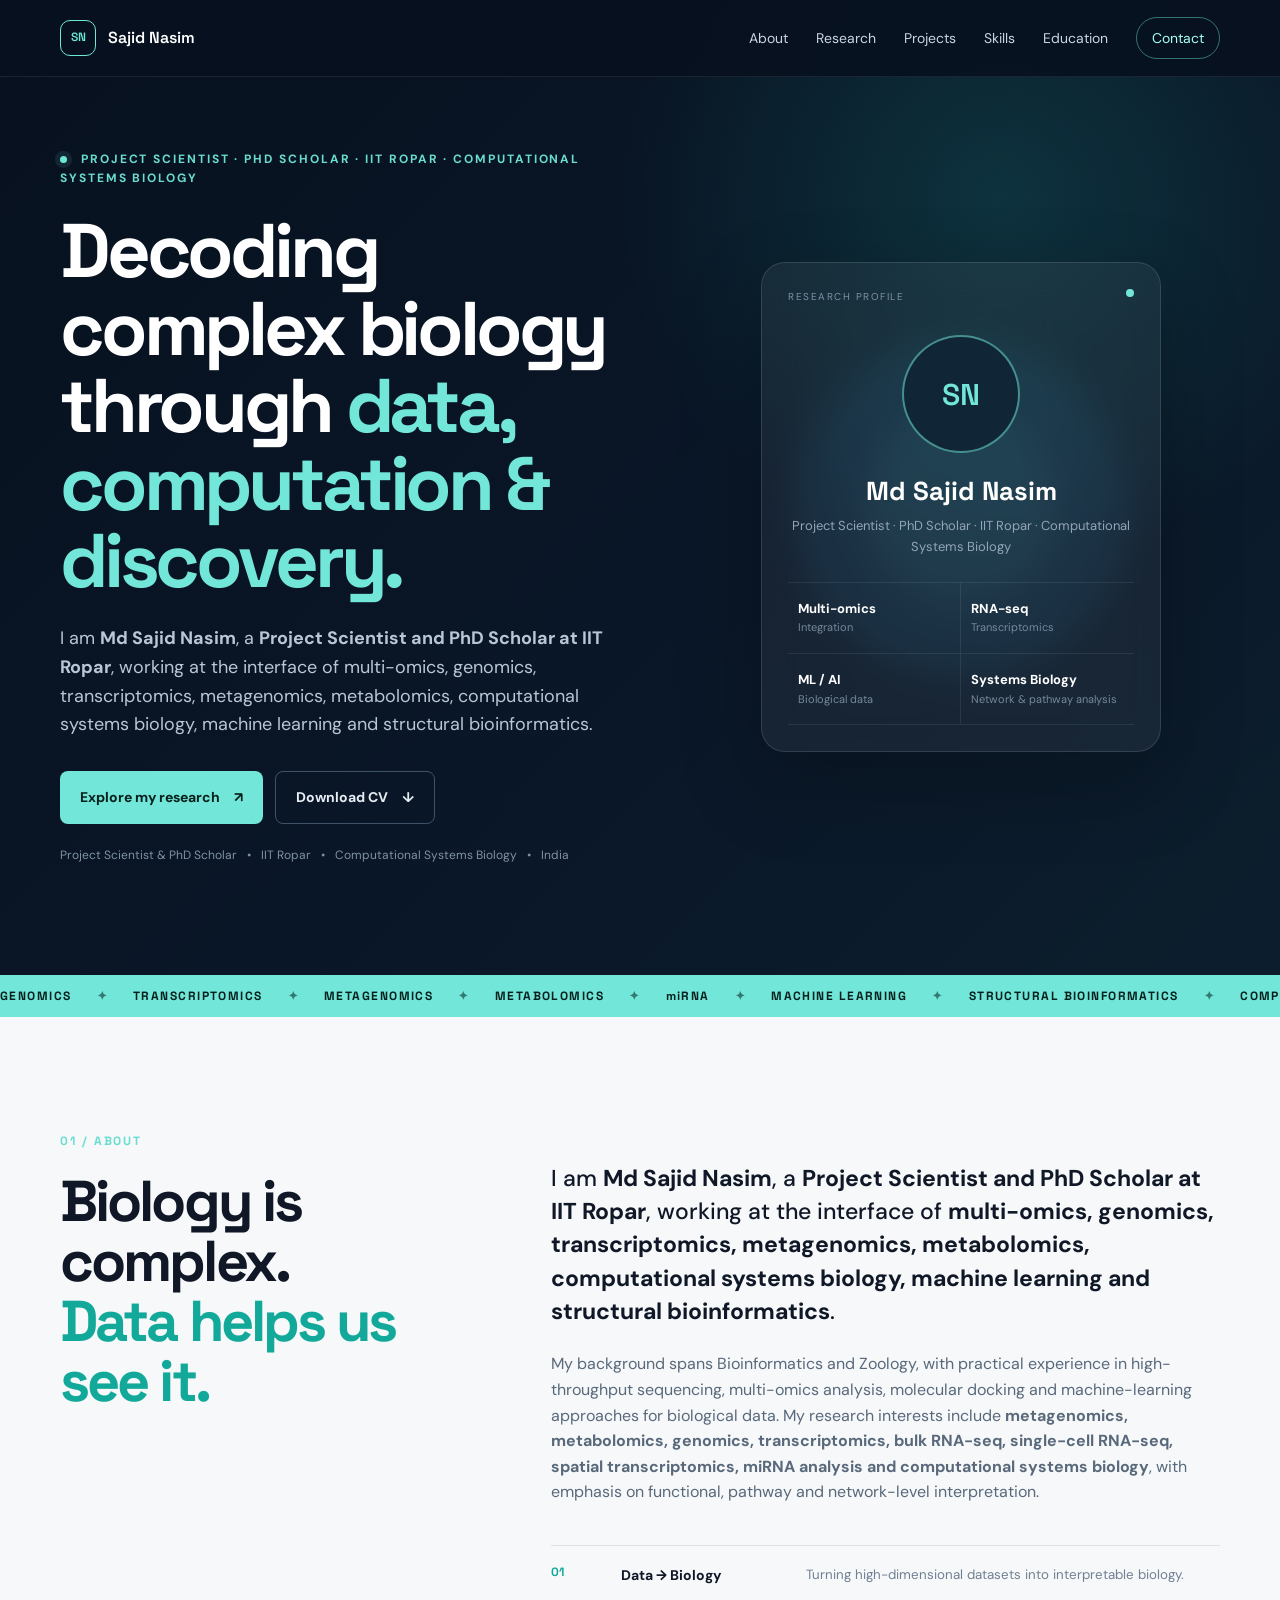
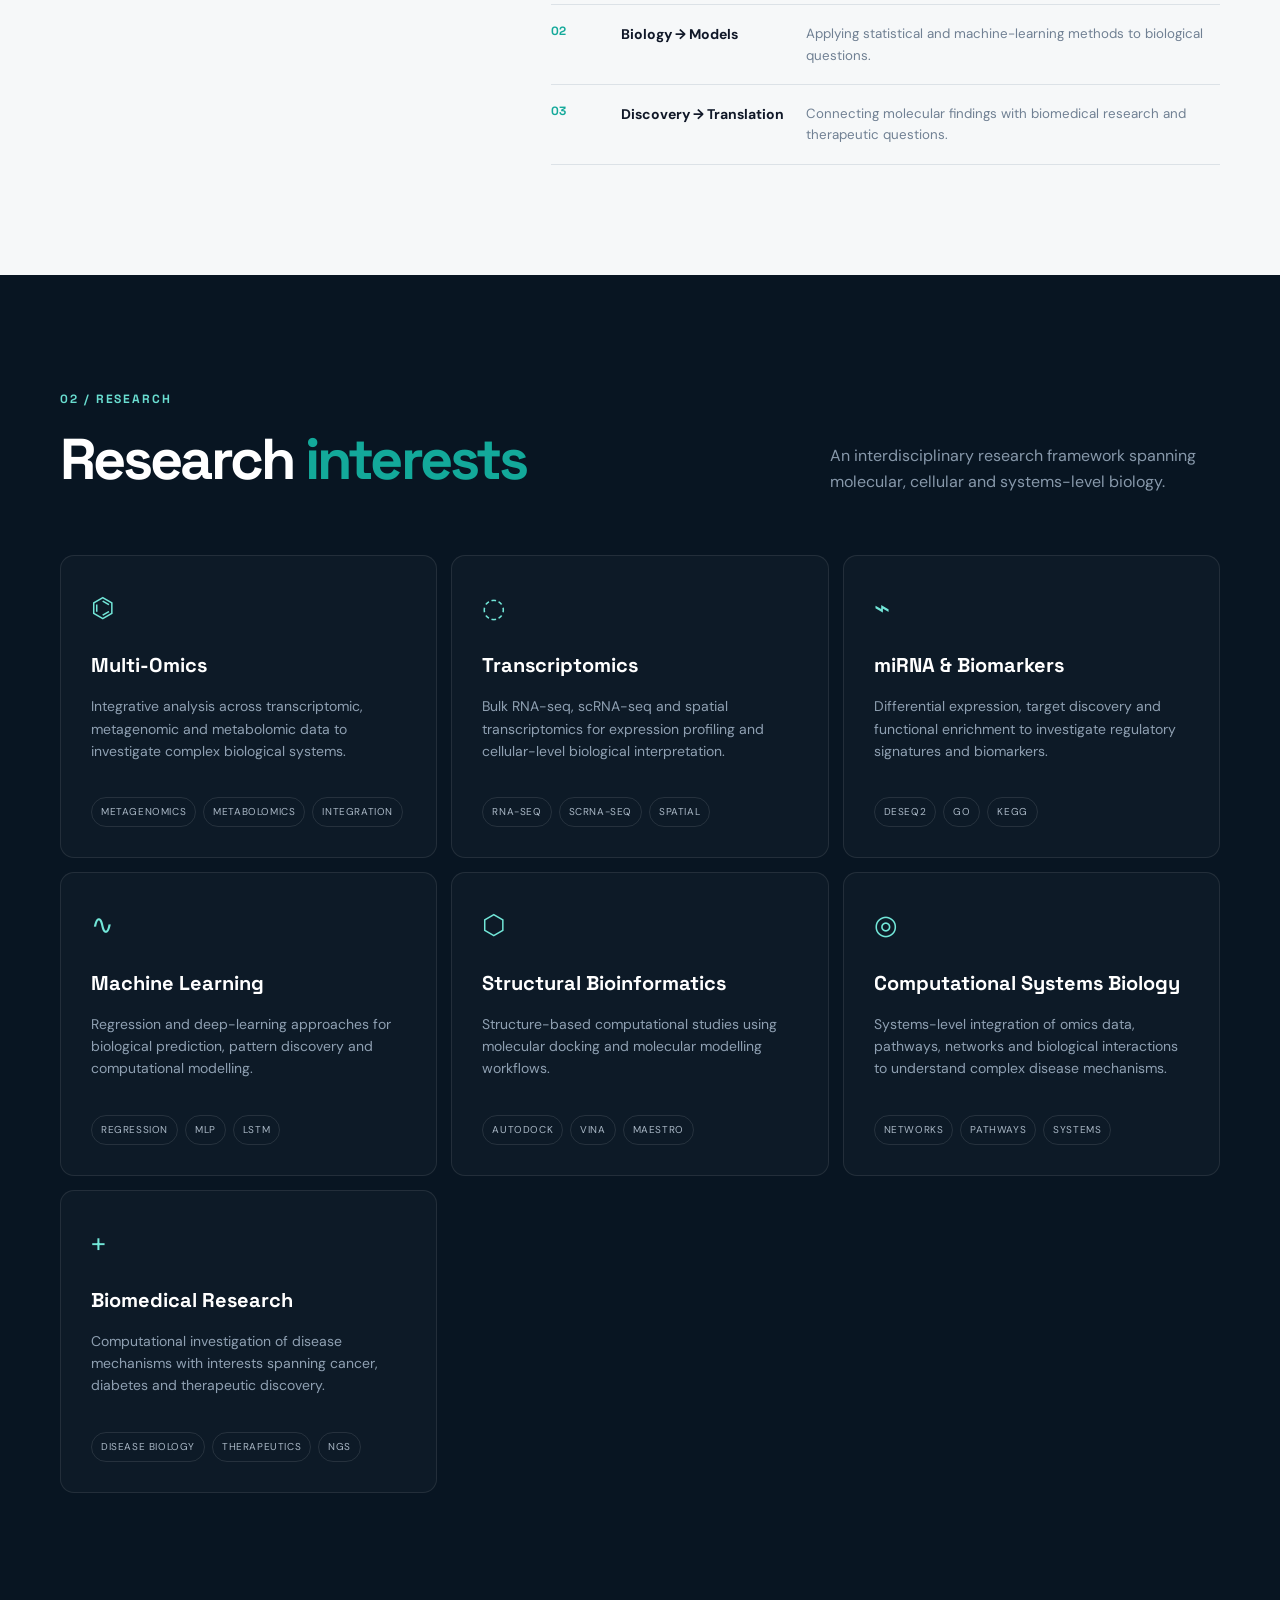
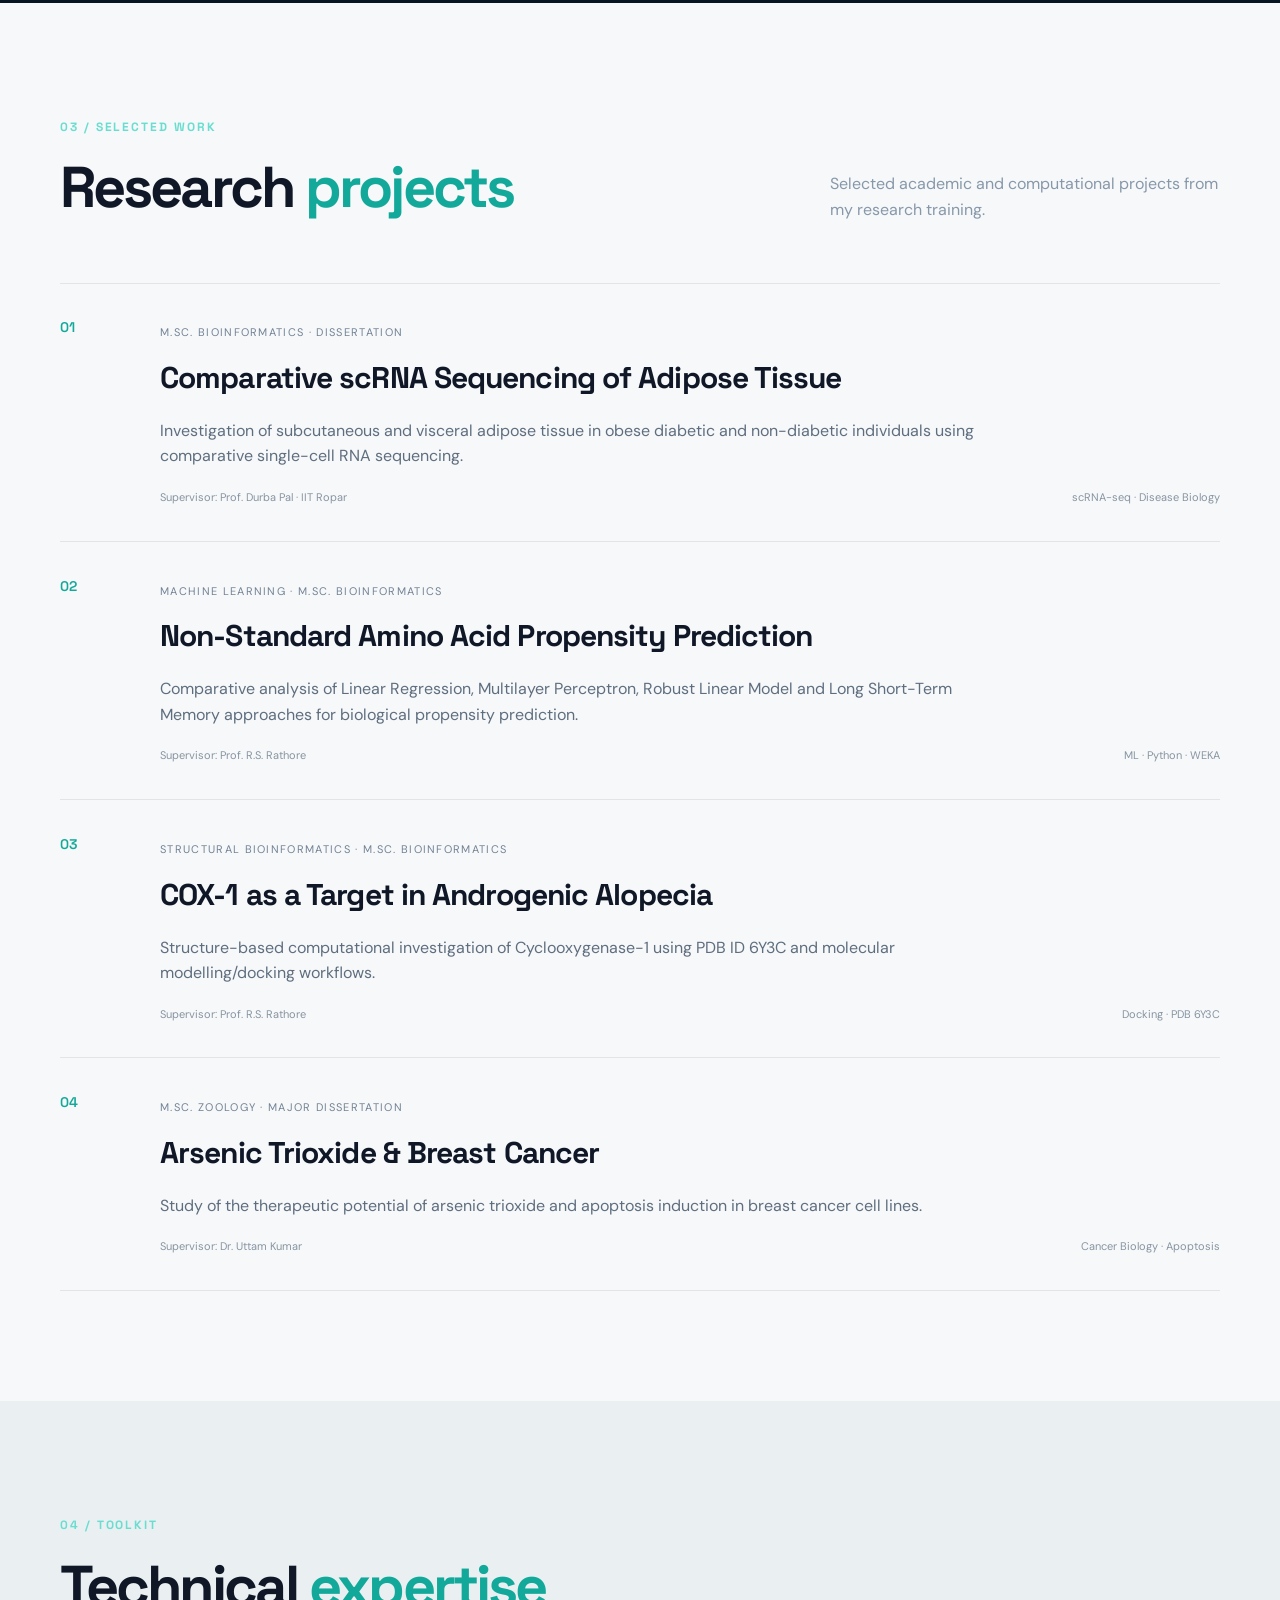
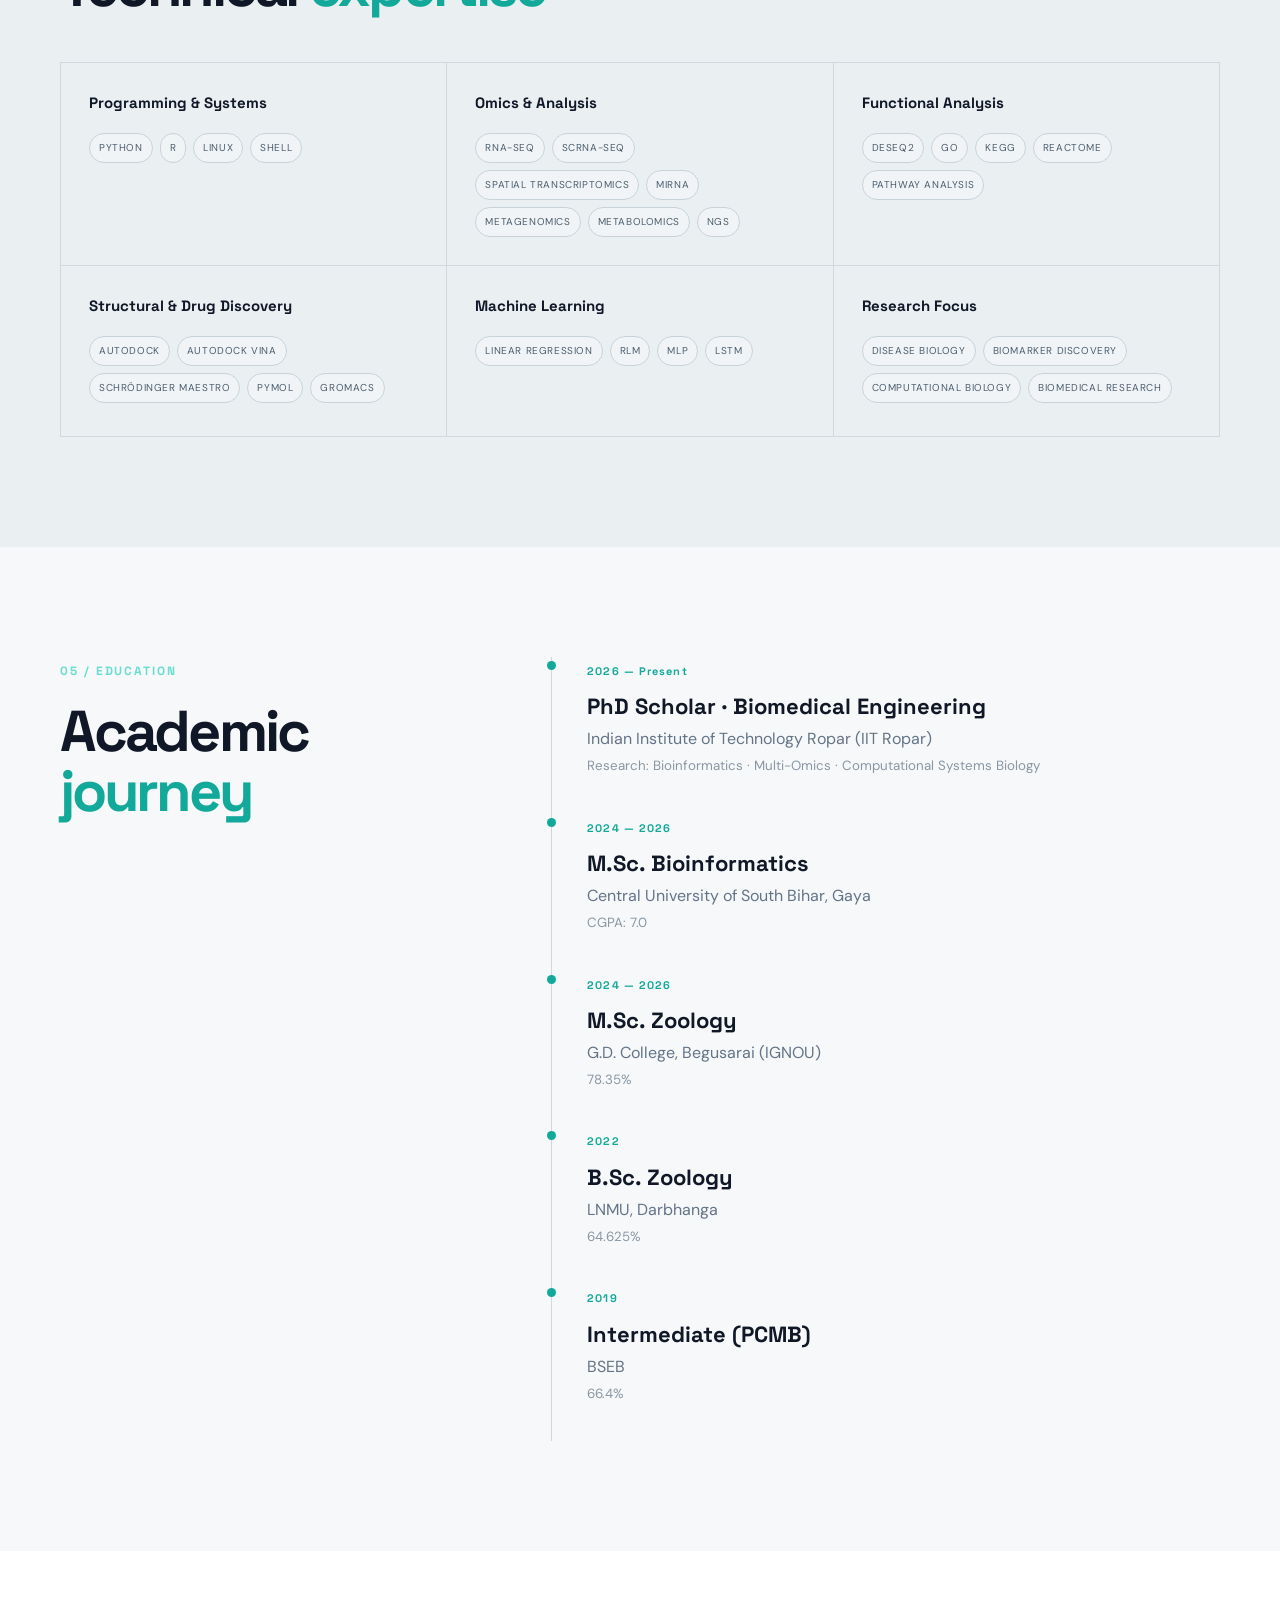
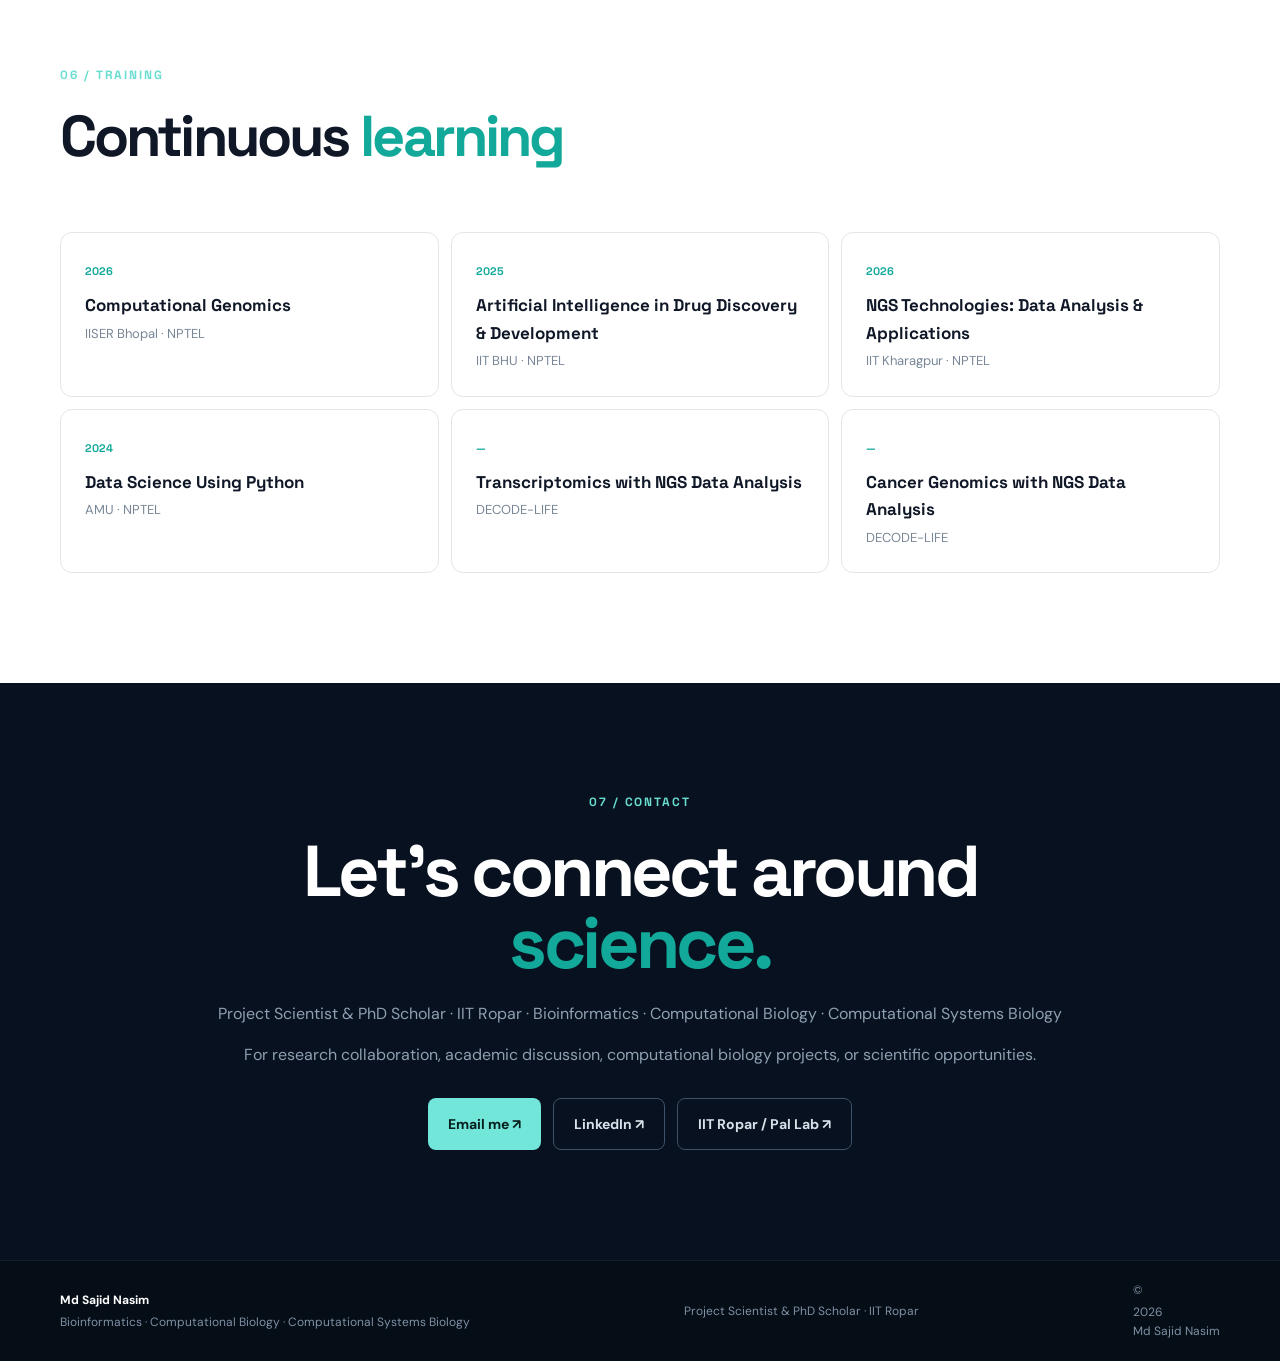
==== index.html @ f297ec5c "Publish professional website" ====
<!DOCTYPE html>
<html lang="en">
<head>
  <meta charset="UTF-8">
  <meta name="viewport" content="width=device-width, initial-scale=1.0">
  <meta name="description" content="Md Sajid Nasim — Project Scientist and PhD Scholar at IIT Ropar, working in bioinformatics, computational biology, computational systems biology, multi-omics, genomics, transcriptomics, metagenomics, metabolomics, machine learning and structural bioinformatics.">
  <meta name="theme-color" content="#07111f">
  <title>Md Sajid Nasim | Project Scientist & PhD Scholar | Bioinformatics</title>
  <link rel="preconnect" href="https://fonts.googleapis.com">
  <link rel="preconnect" href="https://fonts.gstatic.com" crossorigin>
  <link href="https://fonts.googleapis.com/css2?family=DM+Sans:wght@400;500;600;700&family=Space+Grotesk:wght@400;500;600;700&display=swap" rel="stylesheet">
  <meta name="author" content="Md Sajid Nasim">
  <meta property="og:type" content="website">
  <meta property="og:title" content="Md Sajid Nasim | Project Scientist & PhD Scholar">
  <meta property="og:description" content="Bioinformatics, Computational Biology, Computational Systems Biology, Multi-Omics, Metagenomics, Metabolomics and Biomedical Research.">
  <meta property="og:site_name" content="Md Sajid Nasim">
  <meta name="twitter:card" content="summary">
  <script type="application/ld+json">
  {
    "@context":"https://schema.org",
    "@type":"Person",
    "name":"Md Sajid Nasim",
    "jobTitle":"Project Scientist and PhD Scholar",
    "email":"mailto:msnasim2001@gmail.com",
    "sameAs":[
      "https://www.linkedin.com/in/md-sajid-nasim-1a0775311/",
      "https://iitrpr.ac.in/cbme/pal-lab/"
    ],
    "knowsAbout":[
      "Bioinformatics","Computational Biology","Computational Systems Biology","Multi-Omics","Genomics",
      "Transcriptomics","Metagenomics","Metabolomics","miRNA",
      "Machine Learning","Structural Bioinformatics","Biomedical Research"
    ]
  }
  </script>
  <link rel="stylesheet" href="styles.css">
</head>
<body>
  <div class="progress" id="progress"></div>

  <header class="nav-wrap">
    <nav class="nav container">
      <a class="brand" href="#home" aria-label="Sajid Nasim home">
        <span class="brand-mark">SN</span>
        <span>Sajid Nasim</span>
      </a>
      <button class="menu-toggle" id="menuToggle" aria-label="Open navigation">☰</button>
      <div class="nav-links" id="navLinks">
        <a href="#about">About</a>
        <a href="#research">Research</a>
        <a href="#projects">Projects</a>
        <a href="#skills">Skills</a>
        <a href="#education">Education</a>
        <a href="#contact" class="nav-cta">Contact</a>
      </div>
    </nav>
  </header>

  <main id="home">
    <section class="hero section">
      <div class="container hero-grid">
        <div class="hero-copy reveal">
          <div class="eyebrow"><span class="pulse"></span> Project Scientist · PhD Scholar · IIT Ropar · Computational Systems Biology</div>
          <h1>Decoding complex biology through <span>data, computation & discovery.</span></h1>
          <p class="hero-text">
            I am <strong>Md Sajid Nasim</strong>, a <strong>Project Scientist and PhD Scholar at IIT Ropar</strong>, working at the interface of
            multi-omics, genomics, transcriptomics, metagenomics, metabolomics, computational systems biology, machine learning and structural bioinformatics.
          </p>
          <div class="hero-actions">
            <a class="btn primary" href="#projects">Explore my research <span>↗</span></a>
            <a class="btn ghost" href="Md_Sajid_Nasim_CV.pdf" download>Download CV <span>↓</span></a>
          </div>
          <div class="hero-meta">
            <span>Project Scientist & PhD Scholar</span>
            <span>•</span>
            <span>IIT Ropar</span>
            <span>•</span>
            <span>Computational Systems Biology</span>
            <span>•</span>
            <span>India</span>
          </div>
        </div>

        <div class="hero-visual reveal">
          <div class="orb orb-a"></div>
          <div class="orb orb-b"></div>
          <div class="science-card">
            <div class="card-top">
              <span>RESEARCH PROFILE</span>
              <span class="status-dot"></span>
            </div>
            <div class="profile-photo">
              <img src="assets/profile.jpg" alt="Portrait of Md Sajid Nasim" onerror="this.style.display='none'">
              <div class="photo-fallback">SN</div>
            </div>
            <h2>Md Sajid Nasim</h2>
            <p>Project Scientist · PhD Scholar · IIT Ropar · Computational Systems Biology</p>
            <div class="mini-grid">
              <div><strong>Multi-omics</strong><span>Integration</span></div>
              <div><strong>RNA-seq</strong><span>Transcriptomics</span></div>
              <div><strong>ML / AI</strong><span>Biological data</span></div>
              <div><strong>Systems Biology</strong><span>Network & pathway analysis</span></div>
            </div>
          </div>
        </div>
      </div>
    </section>

    <section class="ticker">
      <div class="ticker-track">
        <span>GENOMICS</span><i>✦</i><span>TRANSCRIPTOMICS</span><i>✦</i><span>METAGENOMICS</span><i>✦</i>
        <span>METABOLOMICS</span><i>✦</i><span>miRNA</span><i>✦</i><span>MACHINE LEARNING</span><i>✦</i>
        <span>STRUCTURAL BIOINFORMATICS</span><i>✦</i><span>COMPUTATIONAL SYSTEMS BIOLOGY</span><i>✦</i><span>GENOMICS</span><i>✦</i><span>TRANSCRIPTOMICS</span>
      </div>
    </section>

    <section id="about" class="section light-section">
      <div class="container two-col">
        <div class="section-intro reveal">
          <span class="section-number">01 / ABOUT</span>
          <h2>Biology is complex.<br><em>Data helps us see it.</em></h2>
        </div>
        <div class="about-copy reveal">
          <p class="lead">
            I am <strong>Md Sajid Nasim</strong>, a <strong>Project Scientist and PhD Scholar at IIT Ropar</strong>, working at the interface of <strong>multi-omics, genomics, transcriptomics, metagenomics, metabolomics, computational systems biology, machine learning and structural bioinformatics</strong>.
          </p>
          <p>
            My background spans Bioinformatics and Zoology, with practical experience in high-throughput sequencing, multi-omics analysis, molecular docking and machine-learning approaches for biological data. My research interests include <strong>metagenomics, metabolomics, genomics, transcriptomics, bulk RNA-seq, single-cell RNA-seq, spatial transcriptomics, miRNA analysis and computational systems biology</strong>, with emphasis on functional, pathway and network-level interpretation.
          </p>
          <div class="about-facts">
            <div><span>01</span><strong>Data → Biology</strong><small>Turning high-dimensional datasets into interpretable biology.</small></div>
            <div><span>02</span><strong>Biology → Models</strong><small>Applying statistical and machine-learning methods to biological questions.</small></div>
            <div><span>03</span><strong>Discovery → Translation</strong><small>Connecting molecular findings with biomedical research and therapeutic questions.</small></div>
          </div>
        </div>
      </div>
    </section>

    <section id="research" class="section dark-section">
      <div class="container">
        <div class="section-heading reveal">
          <div><span class="section-number">02 / RESEARCH</span><h2>Research <em>interests</em></h2></div>
          <p>An interdisciplinary research framework spanning molecular, cellular and systems-level biology.</p>
        </div>
        <div class="research-grid">
          <article class="research-card reveal"><span class="icon">⌬</span><h3>Multi-Omics</h3><p>Integrative analysis across transcriptomic, metagenomic and metabolomic data to investigate complex biological systems.</p><div class="tags"><span>Metagenomics</span><span>Metabolomics</span><span>Integration</span></div></article>
          <article class="research-card reveal"><span class="icon">◌</span><h3>Transcriptomics</h3><p>Bulk RNA-seq, scRNA-seq and spatial transcriptomics for expression profiling and cellular-level biological interpretation.</p><div class="tags"><span>RNA-seq</span><span>scRNA-seq</span><span>Spatial</span></div></article>
          <article class="research-card reveal"><span class="icon">⌁</span><h3>miRNA & Biomarkers</h3><p>Differential expression, target discovery and functional enrichment to investigate regulatory signatures and biomarkers.</p><div class="tags"><span>DESeq2</span><span>GO</span><span>KEGG</span></div></article>
          <article class="research-card reveal"><span class="icon">∿</span><h3>Machine Learning</h3><p>Regression and deep-learning approaches for biological prediction, pattern discovery and computational modelling.</p><div class="tags"><span>Regression</span><span>MLP</span><span>LSTM</span></div></article>
          <article class="research-card reveal"><span class="icon">⬡</span><h3>Structural Bioinformatics</h3><p>Structure-based computational studies using molecular docking and molecular modelling workflows.</p><div class="tags"><span>AutoDock</span><span>Vina</span><span>Maestro</span></div></article>
          <article class="research-card reveal"><span class="icon">◎</span><h3>Computational Systems Biology</h3><p>Systems-level integration of omics data, pathways, networks and biological interactions to understand complex disease mechanisms.</p><div class="tags"><span>Networks</span><span>Pathways</span><span>Systems</span></div></article>
          <article class="research-card reveal"><span class="icon">+</span><h3>Biomedical Research</h3><p>Computational investigation of disease mechanisms with interests spanning cancer, diabetes and therapeutic discovery.</p><div class="tags"><span>Disease Biology</span><span>Therapeutics</span><span>NGS</span></div></article>
        </div>
      </div>
    </section>

    <section id="projects" class="section light-section">
      <div class="container">
        <div class="section-heading reveal">
          <div><span class="section-number">03 / SELECTED WORK</span><h2>Research <em>projects</em></h2></div>
          <p>Selected academic and computational projects from my research training.</p>
        </div>

        <div class="project-list">
          <article class="project featured reveal">
            <div class="project-index">01</div>
            <div class="project-body">
              <span class="project-label">M.Sc. Bioinformatics · Dissertation</span>
              <h3>Comparative scRNA Sequencing of Adipose Tissue</h3>
              <p>Investigation of subcutaneous and visceral adipose tissue in obese diabetic and non-diabetic individuals using comparative single-cell RNA sequencing.</p>
              <div class="project-footer"><span>Supervisor: Prof. Durba Pal · IIT Ropar</span><span>scRNA-seq · Disease Biology</span></div>
            </div>
          </article>

          <article class="project reveal">
            <div class="project-index">02</div>
            <div class="project-body">
              <span class="project-label">Machine Learning · M.Sc. Bioinformatics</span>
              <h3>Non-Standard Amino Acid Propensity Prediction</h3>
              <p>Comparative analysis of Linear Regression, Multilayer Perceptron, Robust Linear Model and Long Short-Term Memory approaches for biological propensity prediction.</p>
              <div class="project-footer"><span>Supervisor: Prof. R.S. Rathore</span><span>ML · Python · WEKA</span></div>
            </div>
          </article>

          <article class="project reveal">
            <div class="project-index">03</div>
            <div class="project-body">
              <span class="project-label">Structural Bioinformatics · M.Sc. Bioinformatics</span>
              <h3>COX-1 as a Target in Androgenic Alopecia</h3>
              <p>Structure-based computational investigation of Cyclooxygenase-1 using PDB ID 6Y3C and molecular modelling/docking workflows.</p>
              <div class="project-footer"><span>Supervisor: Prof. R.S. Rathore</span><span>Docking · PDB 6Y3C</span></div>
            </div>
          </article>

          <article class="project reveal">
            <div class="project-index">04</div>
            <div class="project-body">
              <span class="project-label">M.Sc. Zoology · Major Dissertation</span>
              <h3>Arsenic Trioxide & Breast Cancer</h3>
              <p>Study of the therapeutic potential of arsenic trioxide and apoptosis induction in breast cancer cell lines.</p>
              <div class="project-footer"><span>Supervisor: Dr. Uttam Kumar</span><span>Cancer Biology · Apoptosis</span></div>
            </div>
          </article>
        </div>
      </div>
    </section>

    <section id="skills" class="section skills-section">
      <div class="container">
        <div class="skills-header reveal">
          <span class="section-number">04 / TOOLKIT</span>
          <h2>Technical <em>expertise</em></h2>
        </div>
        <div class="skills-layout">
          <div class="skill-block reveal"><h3>Programming & Systems</h3><div class="skill-list"><span>Python</span><span>R</span><span>Linux</span><span>Shell</span></div></div>
          <div class="skill-block reveal"><h3>Omics & Analysis</h3><div class="skill-list"><span>RNA-seq</span><span>scRNA-seq</span><span>Spatial Transcriptomics</span><span>miRNA</span><span>Metagenomics</span><span>Metabolomics</span><span>NGS</span></div></div>
          <div class="skill-block reveal"><h3>Functional Analysis</h3><div class="skill-list"><span>DESeq2</span><span>GO</span><span>KEGG</span><span>Reactome</span><span>Pathway Analysis</span></div></div>
          <div class="skill-block reveal"><h3>Structural & Drug Discovery</h3><div class="skill-list"><span>AutoDock</span><span>AutoDock Vina</span><span>Schrödinger Maestro</span><span>PyMOL</span><span>GROMACS</span></div></div>
          <div class="skill-block reveal"><h3>Machine Learning</h3><div class="skill-list"><span>Linear Regression</span><span>RLM</span><span>MLP</span><span>LSTM</span></div></div>
          <div class="skill-block reveal"><h3>Research Focus</h3><div class="skill-list"><span>Disease Biology</span><span>Biomarker Discovery</span><span>Computational Biology</span><span>Biomedical Research</span></div></div>
        </div>
      </div>
    </section>

    <section id="education" class="section light-section">
      <div class="container two-col">
        <div class="section-intro reveal"><span class="section-number">05 / EDUCATION</span><h2>Academic <em>journey</em></h2></div>
        <div class="timeline reveal">
          <div class="timeline-item"><span>2026 — Present</span><h3>PhD Scholar · Biomedical Engineering</h3><p>Indian Institute of Technology Ropar (IIT Ropar)</p><small>Research: Bioinformatics · Multi-Omics · Computational Systems Biology</small></div>
          <div class="timeline-item"><span>2024 — 2026</span><h3>M.Sc. Bioinformatics</h3><p>Central University of South Bihar, Gaya</p><small>CGPA: 7.0</small></div>
          <div class="timeline-item"><span>2024 — 2026</span><h3>M.Sc. Zoology</h3><p>G.D. College, Begusarai (IGNOU)</p><small>78.35%</small></div>
          <div class="timeline-item"><span>2022</span><h3>B.Sc. Zoology</h3><p>LNMU, Darbhanga</p><small>64.625%</small></div>
          <div class="timeline-item"><span>2019</span><h3>Intermediate (PCMB)</h3><p>BSEB</p><small>66.4%</small></div>
        </div>
      </div>
    </section>

    <section class="section credentials-section">
      <div class="container">
        <div class="section-heading reveal"><div><span class="section-number">06 / TRAINING</span><h2>Continuous <em>learning</em></h2></div></div>
        <div class="credential-grid">
          <div class="credential reveal"><span>2026</span><h3>Computational Genomics</h3><p>IISER Bhopal · NPTEL</p></div>
          <div class="credential reveal"><span>2025</span><h3>Artificial Intelligence in Drug Discovery & Development</h3><p>IIT BHU · NPTEL</p></div>
          <div class="credential reveal"><span>2026</span><h3>NGS Technologies: Data Analysis & Applications</h3><p>IIT Kharagpur · NPTEL</p></div>
          <div class="credential reveal"><span>2024</span><h3>Data Science Using Python</h3><p>AMU · NPTEL</p></div>
          <div class="credential reveal"><span>—</span><h3>Transcriptomics with NGS Data Analysis</h3><p>DECODE-LIFE</p></div>
          <div class="credential reveal"><span>—</span><h3>Cancer Genomics with NGS Data Analysis</h3><p>DECODE-LIFE</p></div>
        </div>
      </div>
    </section>

    <section id="contact" class="section contact-section">
      <div class="container contact-inner reveal">
        <span class="section-number">07 / CONTACT</span>
        <h2>Let's connect around <em>science.</em></h2>
        <p>Project Scientist & PhD Scholar · IIT Ropar · Bioinformatics · Computational Biology · Computational Systems Biology</p><p>For research collaboration, academic discussion, computational biology projects, or scientific opportunities.</p>
        <div class="contact-actions">
          <a class="btn primary" href="mailto:msnasim2001@gmail.com">Email me ↗</a>
          <a class="btn outline-light" href="https://www.linkedin.com/in/md-sajid-nasim-1a0775311/" target="_blank" rel="noopener">LinkedIn ↗</a>
          <a class="btn outline-light" href="https://iitrpr.ac.in/cbme/pal-lab/" target="_blank" rel="noopener">IIT Ropar / Pal Lab ↗</a>
        </div>
      </div>
    </section>
  </main>

  <footer>
    <div class="container footer-inner">
      <div><strong>Md Sajid Nasim</strong><span>Bioinformatics · Computational Biology · Computational Systems Biology</span></div>
      <div>Project Scientist & PhD Scholar · IIT Ropar</div><div>© <span id="year"></span> Md Sajid Nasim</div>
    </div>
  </footer>

  <script src="script.js"></script>
</body>
</html>
---- styles.css ----
*{box-sizing:border-box}html{scroll-behavior:smooth}body{margin:0;font-family:"DM Sans",sans-serif;color:#101828;background:#f6f8f9;line-height:1.6}h1,h2,h3,.brand,.section-number{font-family:"Space Grotesk",sans-serif}a{color:inherit;text-decoration:none}.container{width:min(1160px,calc(100% - 48px));margin:auto}.section{padding:110px 0}.nav-wrap{position:fixed;top:0;left:0;right:0;z-index:100;background:rgba(7,17,31,.88);backdrop-filter:blur(18px);border-bottom:1px solid rgba(255,255,255,.08)}.nav{height:76px;display:flex;align-items:center;justify-content:space-between}.brand{display:flex;align-items:center;gap:12px;color:#fff;font-weight:600}.brand-mark{display:grid;place-items:center;width:36px;height:36px;border:1px solid #6ee7d8;border-radius:10px;color:#6ee7d8;font-size:12px}.nav-links{display:flex;align-items:center;gap:28px;color:#cbd5e1;font-size:14px}.nav-links a:hover{color:#fff}.nav-cta{border:1px solid rgba(110,231,216,.45);padding:9px 15px;border-radius:999px;color:#a7fff3!important}.menu-toggle{display:none;background:none;border:0;color:#fff;font-size:25px}.hero{min-height:760px;padding-top:150px;background:radial-gradient(circle at 78% 20%,rgba(35,211,190,.15),transparent 30%),linear-gradient(135deg,#07111f 0%,#0a1728 60%,#0c1e2d 100%);color:#fff;overflow:hidden}.hero-grid{display:grid;grid-template-columns:1.05fr .95fr;gap:70px;align-items:center}.eyebrow,.section-number{font-size:12px;letter-spacing:.16em;text-transform:uppercase;font-weight:700;color:#69ddd0}.pulse{display:inline-block;width:7px;height:7px;border-radius:50%;background:#6ee7d8;box-shadow:0 0 0 5px rgba(110,231,216,.1);margin-right:9px}.hero h1{font-size:clamp(45px,6vw,76px);line-height:1.02;letter-spacing:-.055em;margin:24px 0}.hero h1 span{color:#72e6d8}.hero-text{font-size:18px;color:#b9c6d5;max-width:690px}.hero-actions{display:flex;gap:12px;margin:32px 0 22px}.btn{display:inline-flex;align-items:center;gap:14px;padding:14px 20px;border-radius:8px;font-weight:700;font-size:14px;transition:.25s}.btn.primary{background:#72e6d8;color:#06201d}.btn.primary:hover{transform:translateY(-2px);box-shadow:0 12px 35px rgba(114,230,216,.18)}.btn.ghost{border:1px solid #405267;color:#e7edf4}.btn.ghost:hover{border-color:#72e6d8}.hero-meta{display:flex;gap:10px;color:#7f91a5;font-size:12px}.hero-visual{position:relative;min-height:500px;display:grid;place-items:center}.orb{position:absolute;border-radius:50%;filter:blur(2px)}.orb-a{width:330px;height:330px;background:rgba(56,189,248,.08);border:1px solid rgba(114,230,216,.15)}.orb-b{width:190px;height:190px;background:rgba(114,230,216,.06);border:1px solid rgba(255,255,255,.08)}.science-card{position:relative;width:min(400px,100%);padding:26px;background:rgba(255,255,255,.055);border:1px solid rgba(255,255,255,.12);border-radius:24px;backdrop-filter:blur(18px);box-shadow:0 30px 80px rgba(0,0,0,.25)}.card-top{display:flex;justify-content:space-between;color:#8092a8;font-size:10px;letter-spacing:.15em}.status-dot{width:8px;height:8px;border-radius:50%;background:#72e6d8}.profile-photo{width:118px;height:118px;border-radius:50%;margin:30px auto 18px;overflow:hidden;border:2px solid rgba(114,230,216,.55);background:#102536;display:grid;place-items:center}.profile-photo img{width:100%;height:100%;object-fit:cover}.photo-fallback{font:600 30px "Space Grotesk";color:#72e6d8}.science-card h2{text-align:center;margin:0;font-size:26px}.science-card>p{text-align:center;color:#94a5b7;margin:3px 0 24px;font-size:13px}.mini-grid{display:grid;grid-template-columns:1fr 1fr;border-top:1px solid rgba(255,255,255,.08)}.mini-grid div{padding:16px 10px;border-bottom:1px solid rgba(255,255,255,.08)}.mini-grid div:nth-child(odd){border-right:1px solid rgba(255,255,255,.08)}.mini-grid strong,.mini-grid span{display:block}.mini-grid strong{font-size:13px}.mini-grid span{font-size:11px;color:#77899d}.ticker{overflow:hidden;background:#72e6d8;color:#06201d;font:700 12px "Space Grotesk";letter-spacing:.12em;white-space:nowrap}.ticker-track{display:flex;gap:25px;padding:13px 0;width:max-content;animation:scroll 30s linear infinite}.ticker i{font-style:normal;opacity:.55}@keyframes scroll{to{transform:translateX(-50%)}}.light-section{background:#f6f8f9}.two-col{display:grid;grid-template-columns:.75fr 1.25fr;gap:90px}.section-intro h2,.section-heading h2,.skills-header h2{font-size:clamp(38px,4.5vw,60px);line-height:1.04;letter-spacing:-.05em;margin:20px 0}.section-intro h2 em,.section-heading h2 em,.skills-header h2 em,.contact-section h2 em{color:#13a99a;font-style:normal}.about-copy{padding-top:12px}.lead{font-size:23px;line-height:1.45;font-weight:500}.about-copy p:not(.lead){color:#59697b;max-width:720px}.about-facts{margin-top:40px;border-top:1px solid #dce2e7}.about-facts>div{display:grid;grid-template-columns:55px 170px 1fr;gap:15px;padding:18px 0;border-bottom:1px solid #dce2e7}.about-facts span{color:#13a99a;font:700 12px "Space Grotesk"}.about-facts strong{font-size:14px}.about-facts small{color:#708093}.dark-section{background:#081522;color:#fff}.section-heading{display:flex;justify-content:space-between;align-items:end;gap:50px;margin-bottom:45px}.section-heading p{max-width:390px;color:#8798aa}.research-grid{display:grid;grid-template-columns:repeat(3,1fr);gap:14px}.research-card{padding:30px;border:1px solid rgba(255,255,255,.09);border-radius:14px;background:rgba(255,255,255,.025);transition:.25s}.research-card:hover{transform:translateY(-5px);border-color:rgba(114,230,216,.35)}.icon{color:#72e6d8;font-size:27px}.research-card h3{font-size:20px;margin:20px 0 8px}.research-card p{font-size:14px;color:#8fa0b2;min-height:88px}.tags,.skill-list{display:flex;flex-wrap:wrap;gap:7px}.tags span,.skill-list span{font-size:10px;letter-spacing:.06em;text-transform:uppercase;padding:6px 9px;border:1px solid rgba(255,255,255,.1);border-radius:999px;color:#aab8c6}.project-list{display:grid;gap:1px;border-top:1px solid #dfe5e9}.project{display:grid;grid-template-columns:100px 1fr;padding:34px 0;border-bottom:1px solid #dfe5e9}.project-index{font:600 14px "Space Grotesk";color:#13a99a}.project-label{font-size:11px;letter-spacing:.12em;text-transform:uppercase;color:#738295}.project h3{font-size:30px;letter-spacing:-.03em;margin:10px 0}.project p{max-width:820px;color:#5f6e7f}.project-footer{display:flex;justify-content:space-between;gap:20px;font-size:11px;color:#8794a2;margin-top:20px}.skills-section{background:#eaf0f2}.skills-header{margin-bottom:45px}.skills-layout{display:grid;grid-template-columns:repeat(3,1fr);gap:1px;background:#cfd9de;border:1px solid #cfd9de}.skill-block{background:#eaf0f2;padding:28px;min-height:170px}.skill-block h3{font-size:15px;margin:0 0 18px}.skill-list span{border-color:#c8d3d9;color:#4c5e6e;background:rgba(255,255,255,.25)}.timeline{border-left:1px solid #cfd8df}.timeline-item{position:relative;padding:0 0 36px 35px}.timeline-item:before{content:"";position:absolute;left:-5px;top:4px;width:9px;height:9px;background:#13a99a;border-radius:50%}.timeline-item>span{font:700 11px "Space Grotesk";letter-spacing:.1em;color:#13a99a}.timeline-item h3{font-size:22px;margin:7px 0 2px}.timeline-item p{margin:0;color:#647487}.timeline-item small{color:#8a97a3}.credentials-section{background:#fff}.credential-grid{display:grid;grid-template-columns:repeat(3,1fr);gap:12px}.credential{padding:24px;border:1px solid #e0e6ea;border-radius:12px}.credential span{font:700 11px "Space Grotesk";color:#13a99a}.credential h3{font-size:17px;margin:10px 0 4px}.credential p{font-size:13px;color:#788696;margin:0}.contact-section{background:#07111f;color:#fff;text-align:center}.contact-inner{max-width:900px}.contact-section h2{font-size:clamp(45px,6vw,72px);line-height:1;letter-spacing:-.05em;margin:22px 0}.contact-section p{color:#8fa0b2}.contact-actions{display:flex;justify-content:center;gap:12px;flex-wrap:wrap;margin-top:30px}.outline-light{border:1px solid #405267;color:#d8e1e9}.outline-light:hover{border-color:#72e6d8}.contact-section .section-number{display:block}.contact-section .primary{background:#72e6d8}.contact-section .outline-light{background:transparent}footer{background:#050d17;color:#7f91a5;border-top:1px solid rgba(255,255,255,.07)}.footer-inner{min-height:100px;display:flex;justify-content:space-between;align-items:center;font-size:12px}.footer-inner strong{color:#fff;display:block}.footer-inner span{display:block;margin-top:3px}.progress{position:fixed;z-index:200;top:0;left:0;height:2px;background:#72e6d8;width:0}.reveal{opacity:0;transform:translateY(18px);transition:opacity .7s ease,transform .7s ease}.reveal.visible{opacity:1;transform:none}@media(max-width:900px){.nav-links{display:none}.nav-links.open{display:flex;position:absolute;top:76px;left:0;right:0;background:#07111f;padding:20px 24px;flex-direction:column;align-items:flex-start}.menu-toggle{display:block}.hero-grid,.two-col{grid-template-columns:1fr}.hero{min-height:auto}.hero-visual{min-height:430px}.research-grid,.credential-grid,.skills-layout{grid-template-columns:1fr 1fr}.two-col{gap:35px}.section-heading{align-items:start;flex-direction:column;gap:10px}}@media(max-width:620px){.container{width:min(100% - 32px,1160px)}.section{padding:80px 0}.hero{padding-top:125px}.hero h1{font-size:44px}.hero-actions{flex-direction:column;align-items:stretch}.hero-meta{flex-wrap:wrap}.research-grid,.credential-grid,.skills-layout{grid-template-columns:1fr}.project{grid-template-columns:50px 1fr}.project h3{font-size:24px}.project-footer{flex-direction:column;gap:5px}.about-facts>div{grid-template-columns:40px 1fr}.about-facts small{grid-column:2}.footer-inner{flex-direction:column;justify-content:center;gap:15px;text-align:center}.science-card{padding:20px}.hero-visual{min-height:390px}}
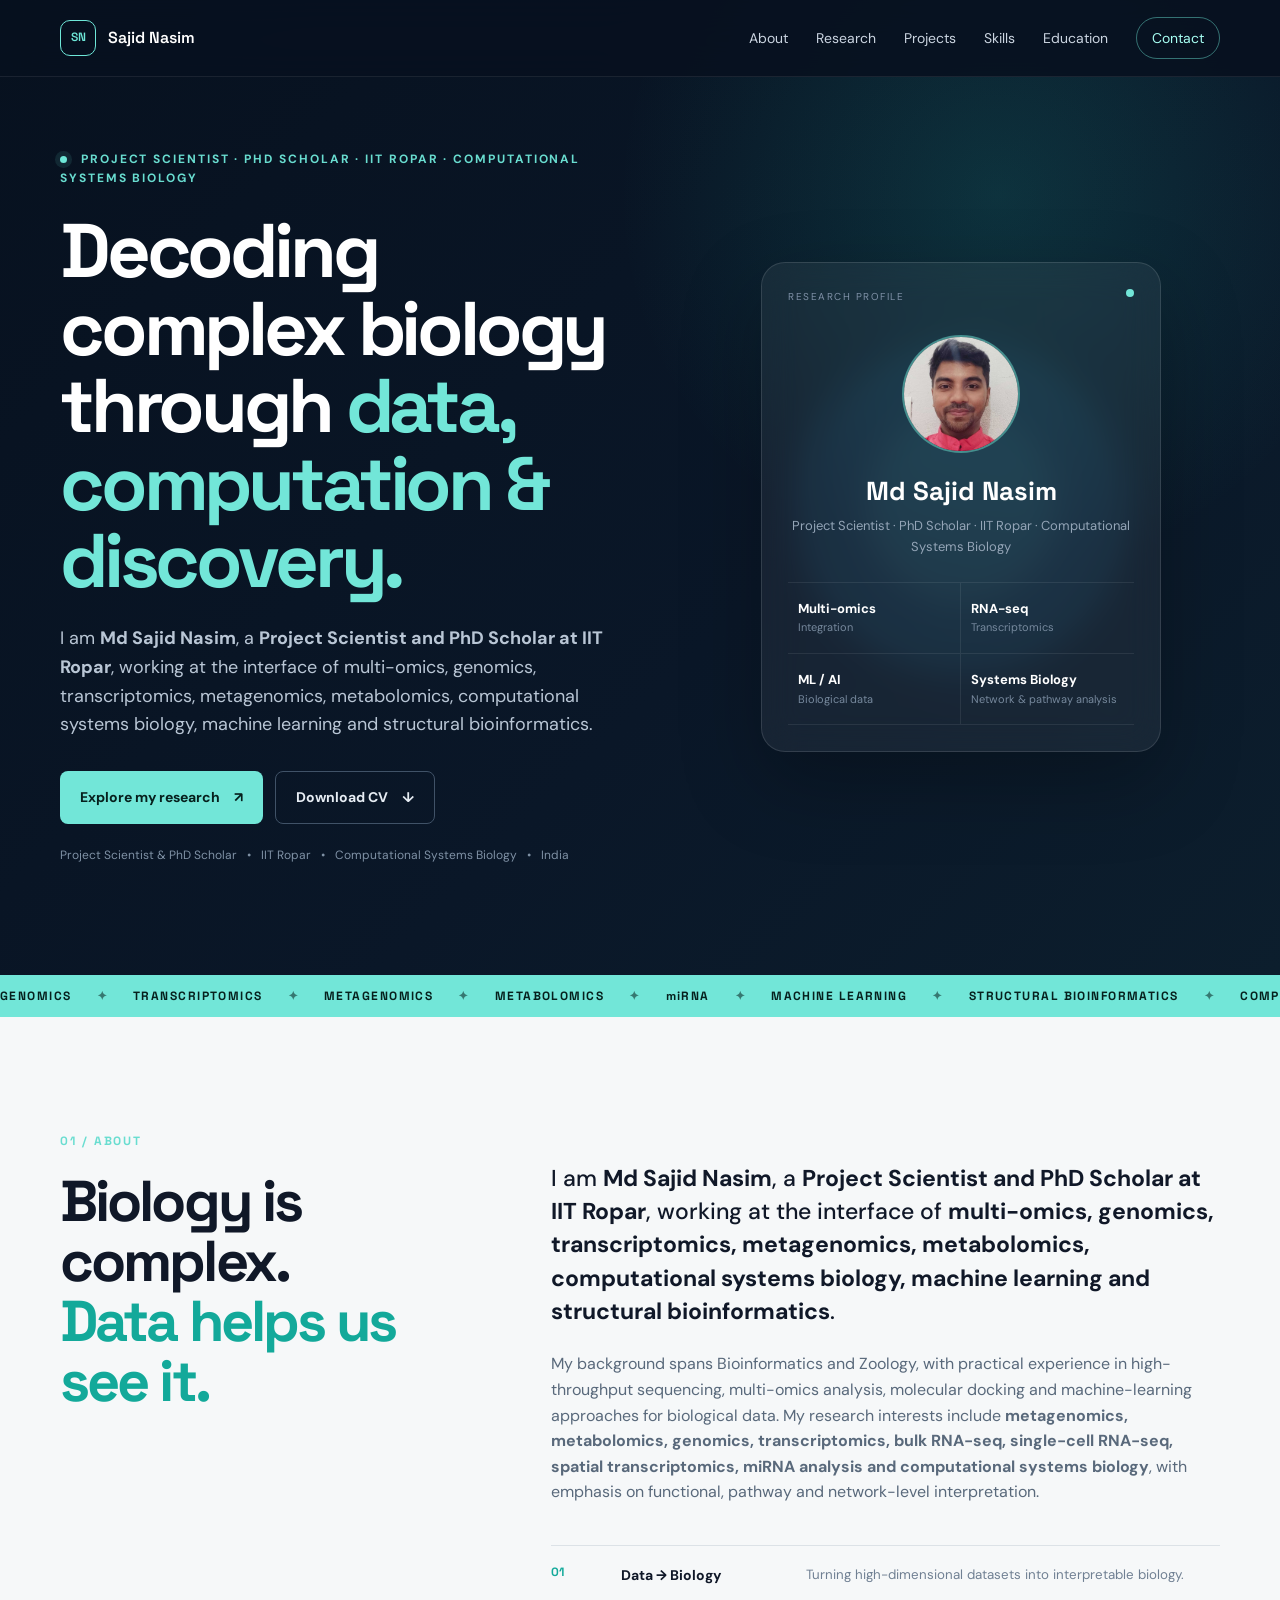
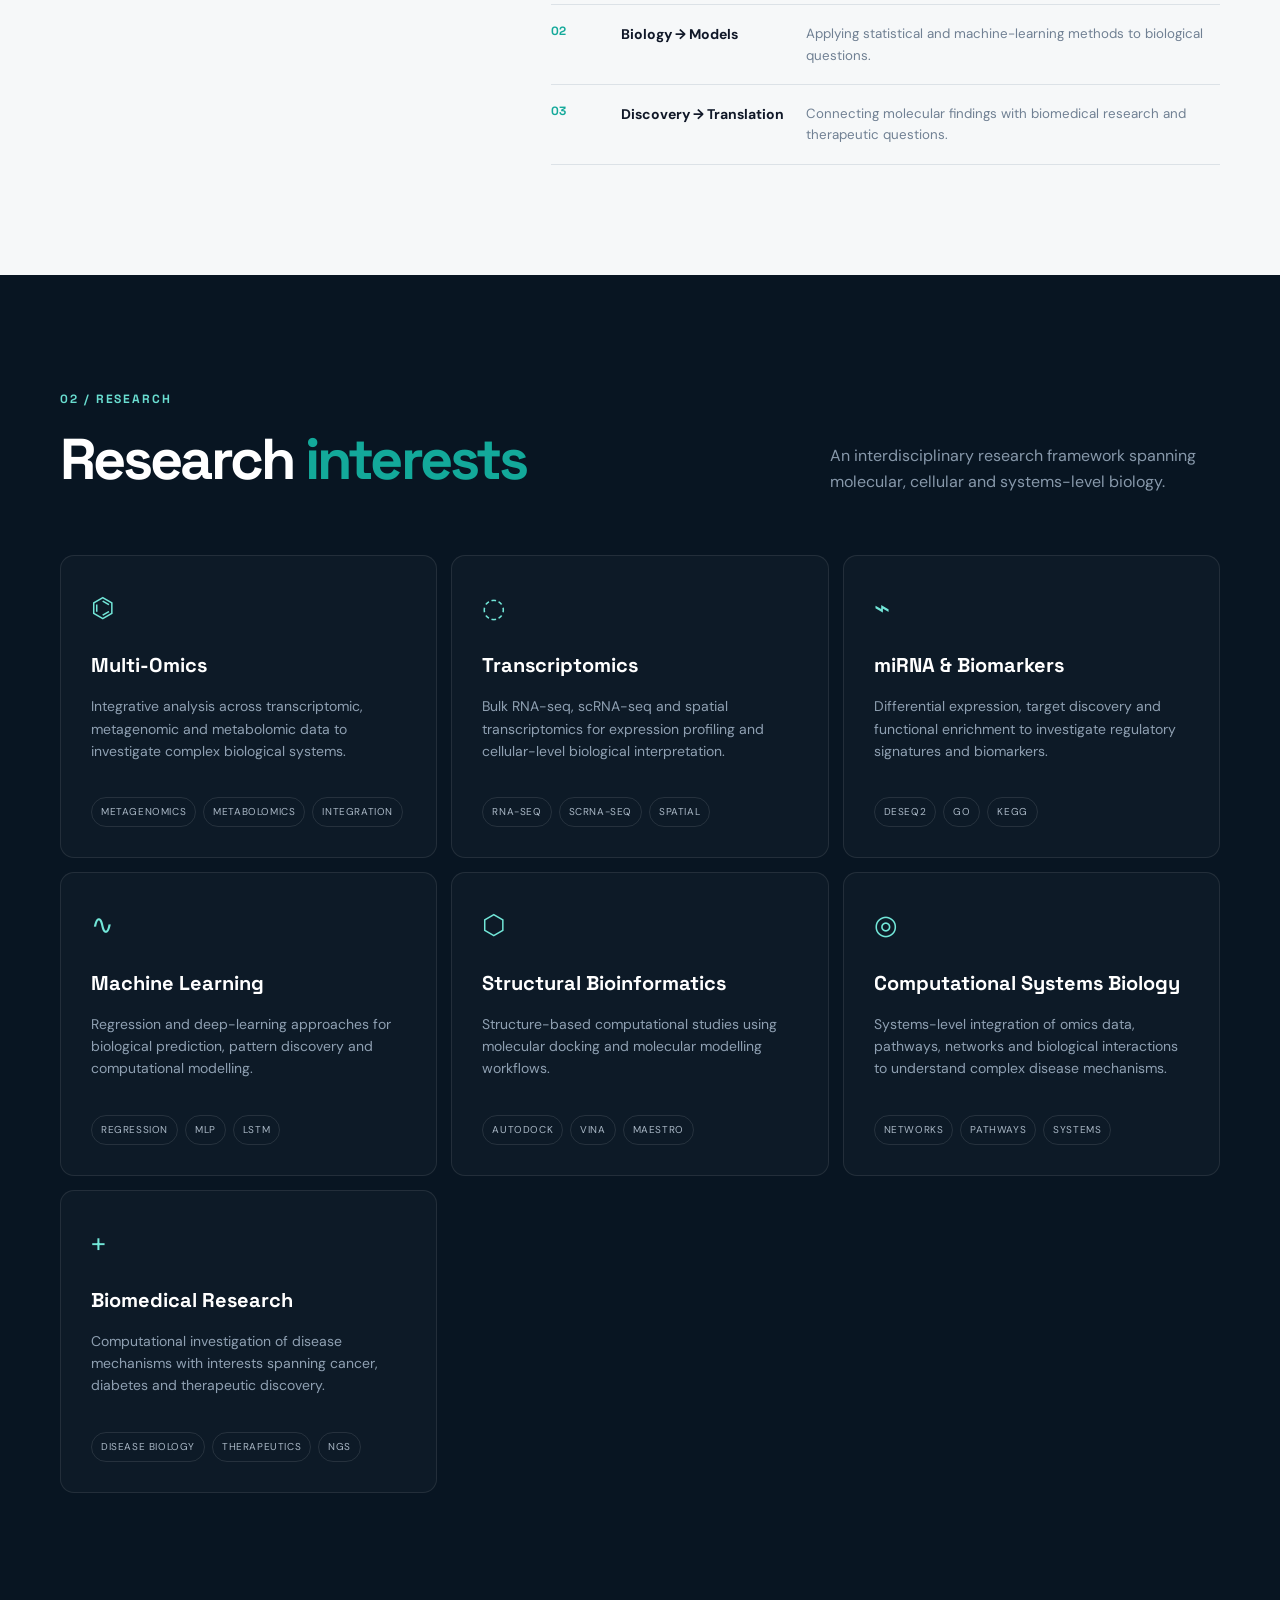
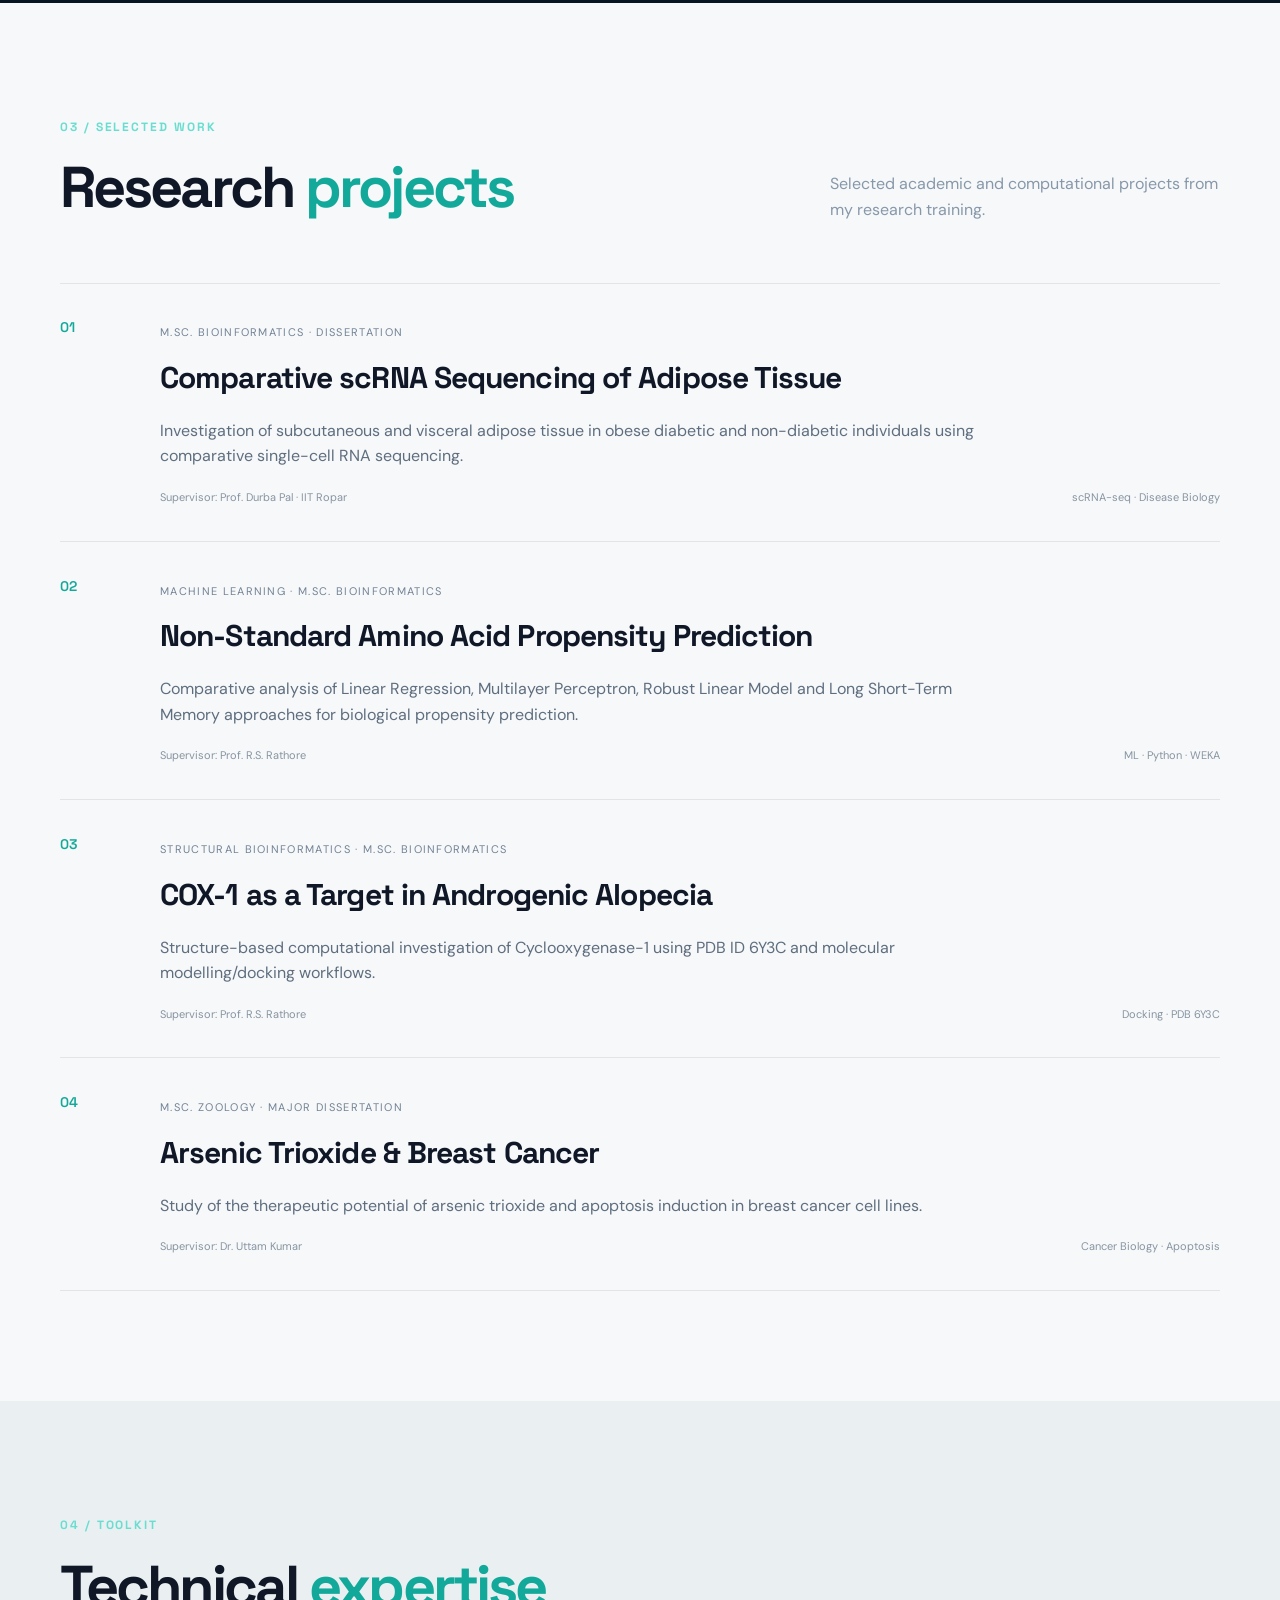
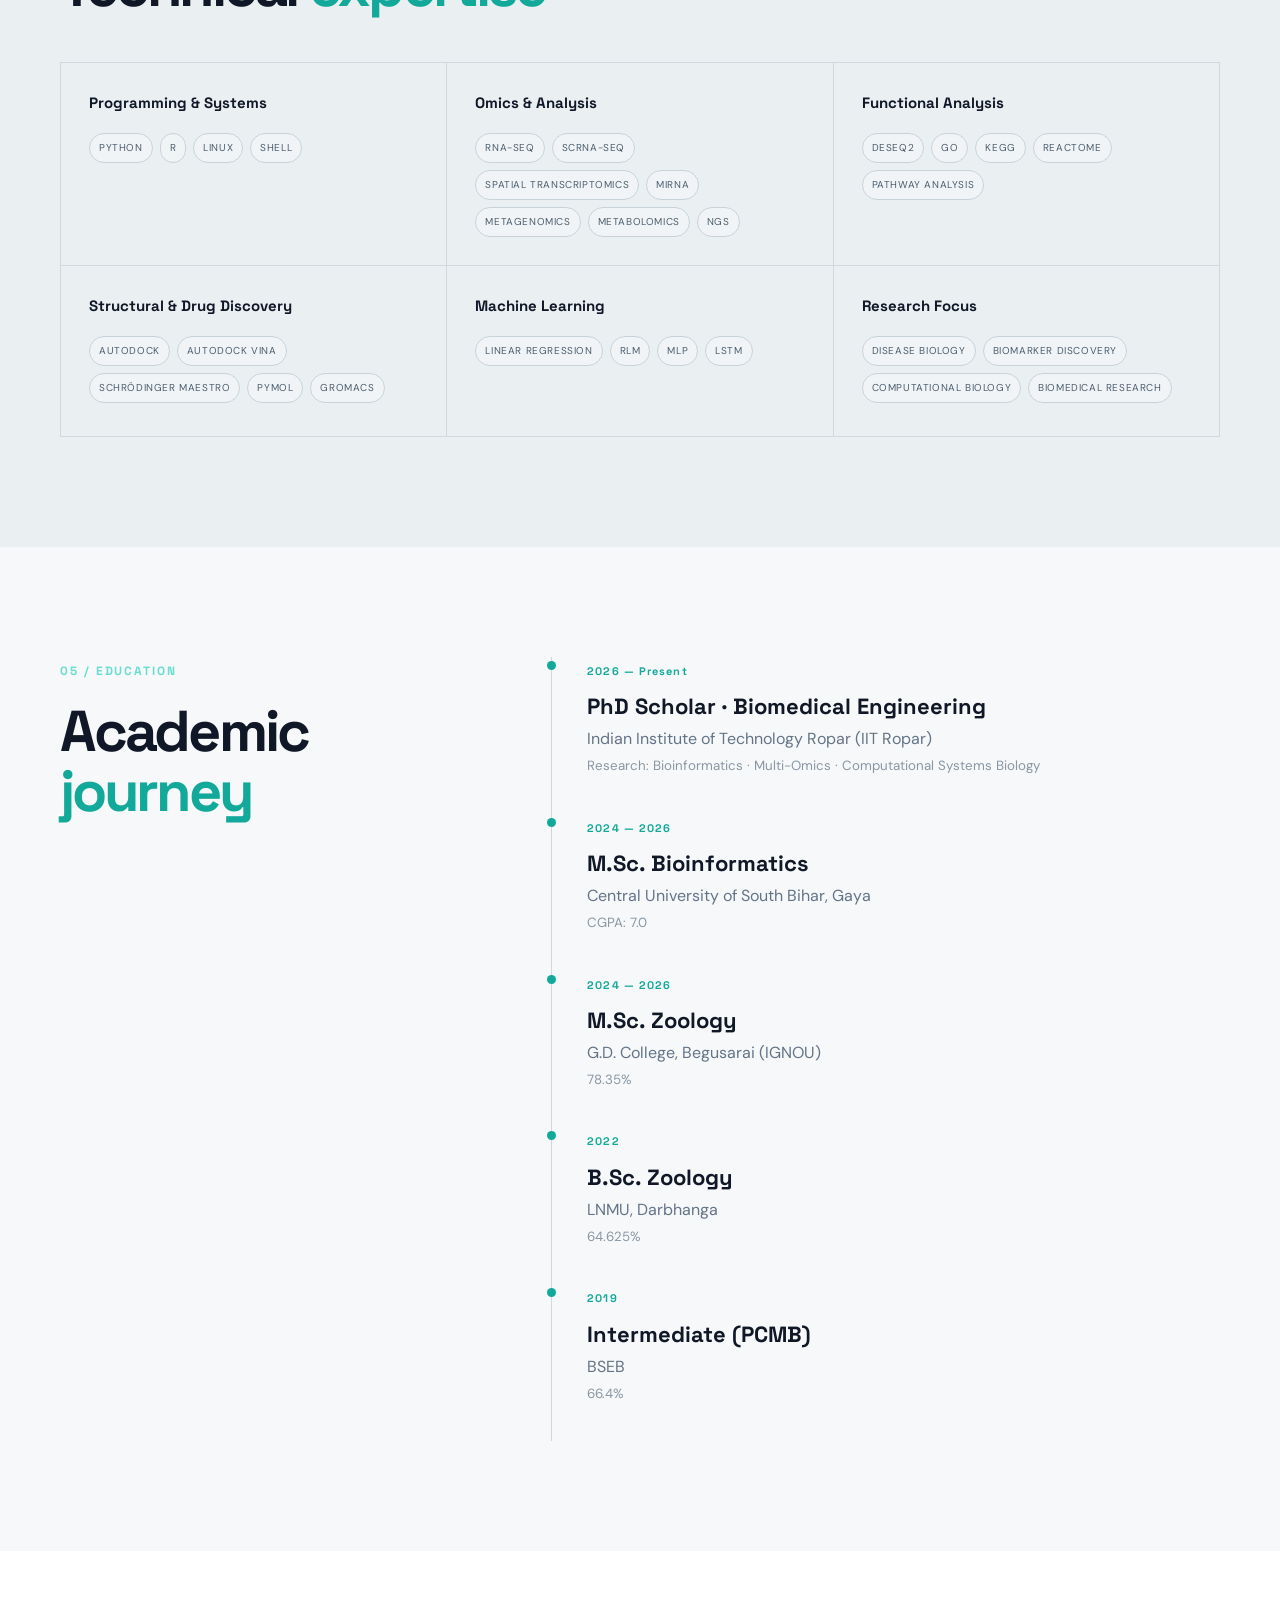
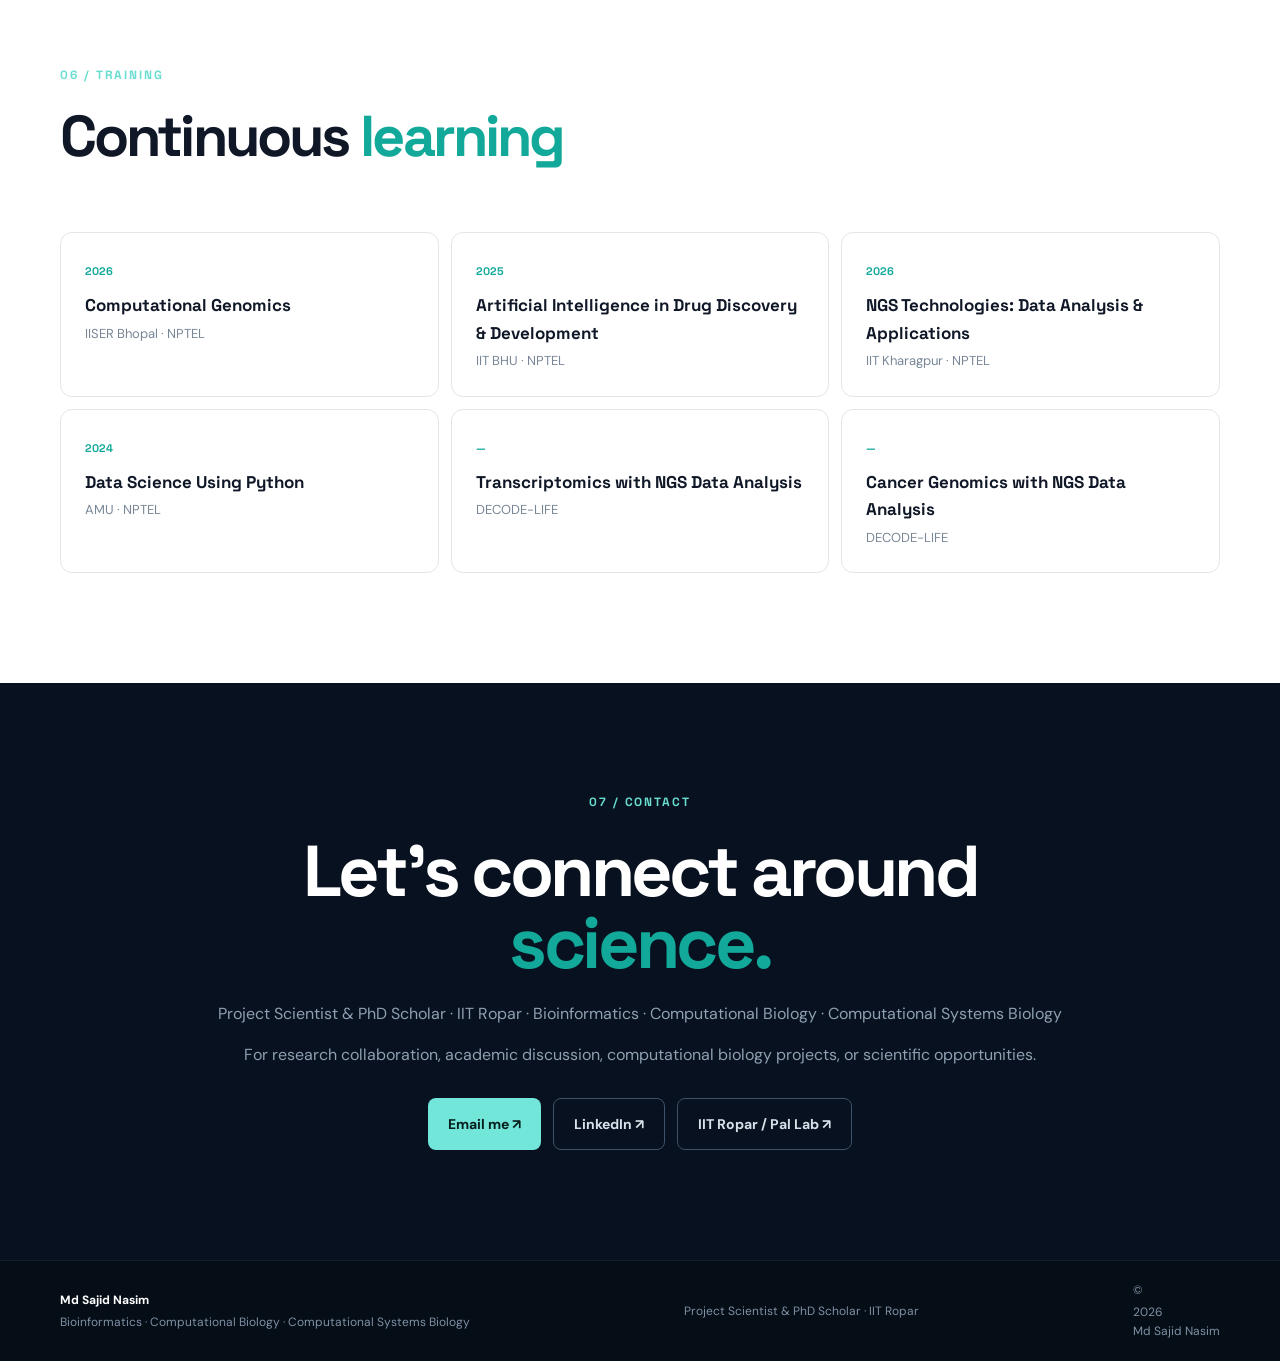
==== commit 7f7ea576: "index.html" ====
--- a/index.html
+++ b/index.html
@@ -90,7 +90,7 @@
               <span class="status-dot"></span>
             </div>
             <div class="profile-photo">
-              <img src="assets/profile.jpg" alt="Portrait of Md Sajid Nasim" onerror="this.style.display='none'">
+              <img src="profile.jpg" alt="Portrait of Md Sajid Nasim" onerror="this.style.display='none'">
               <div class="photo-fallback">SN</div>
             </div>
             <h2>Md Sajid Nasim</h2>
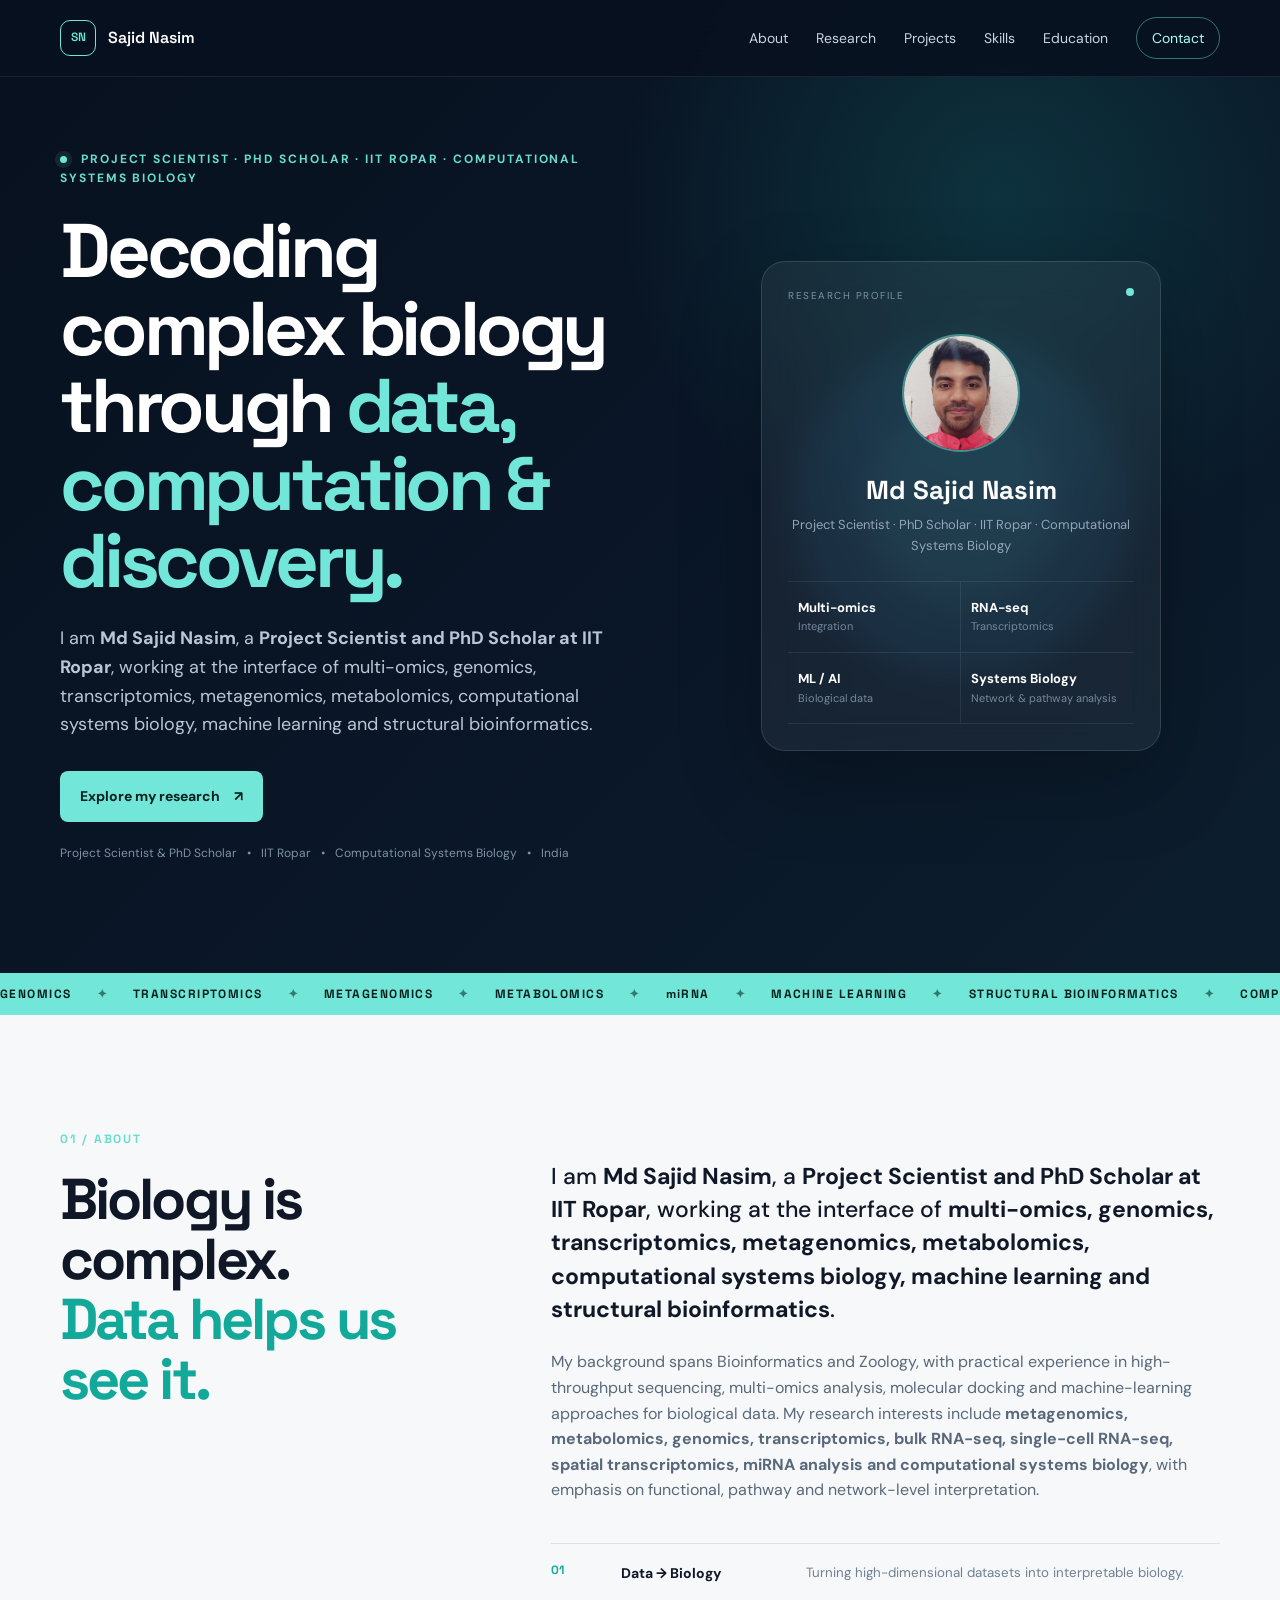
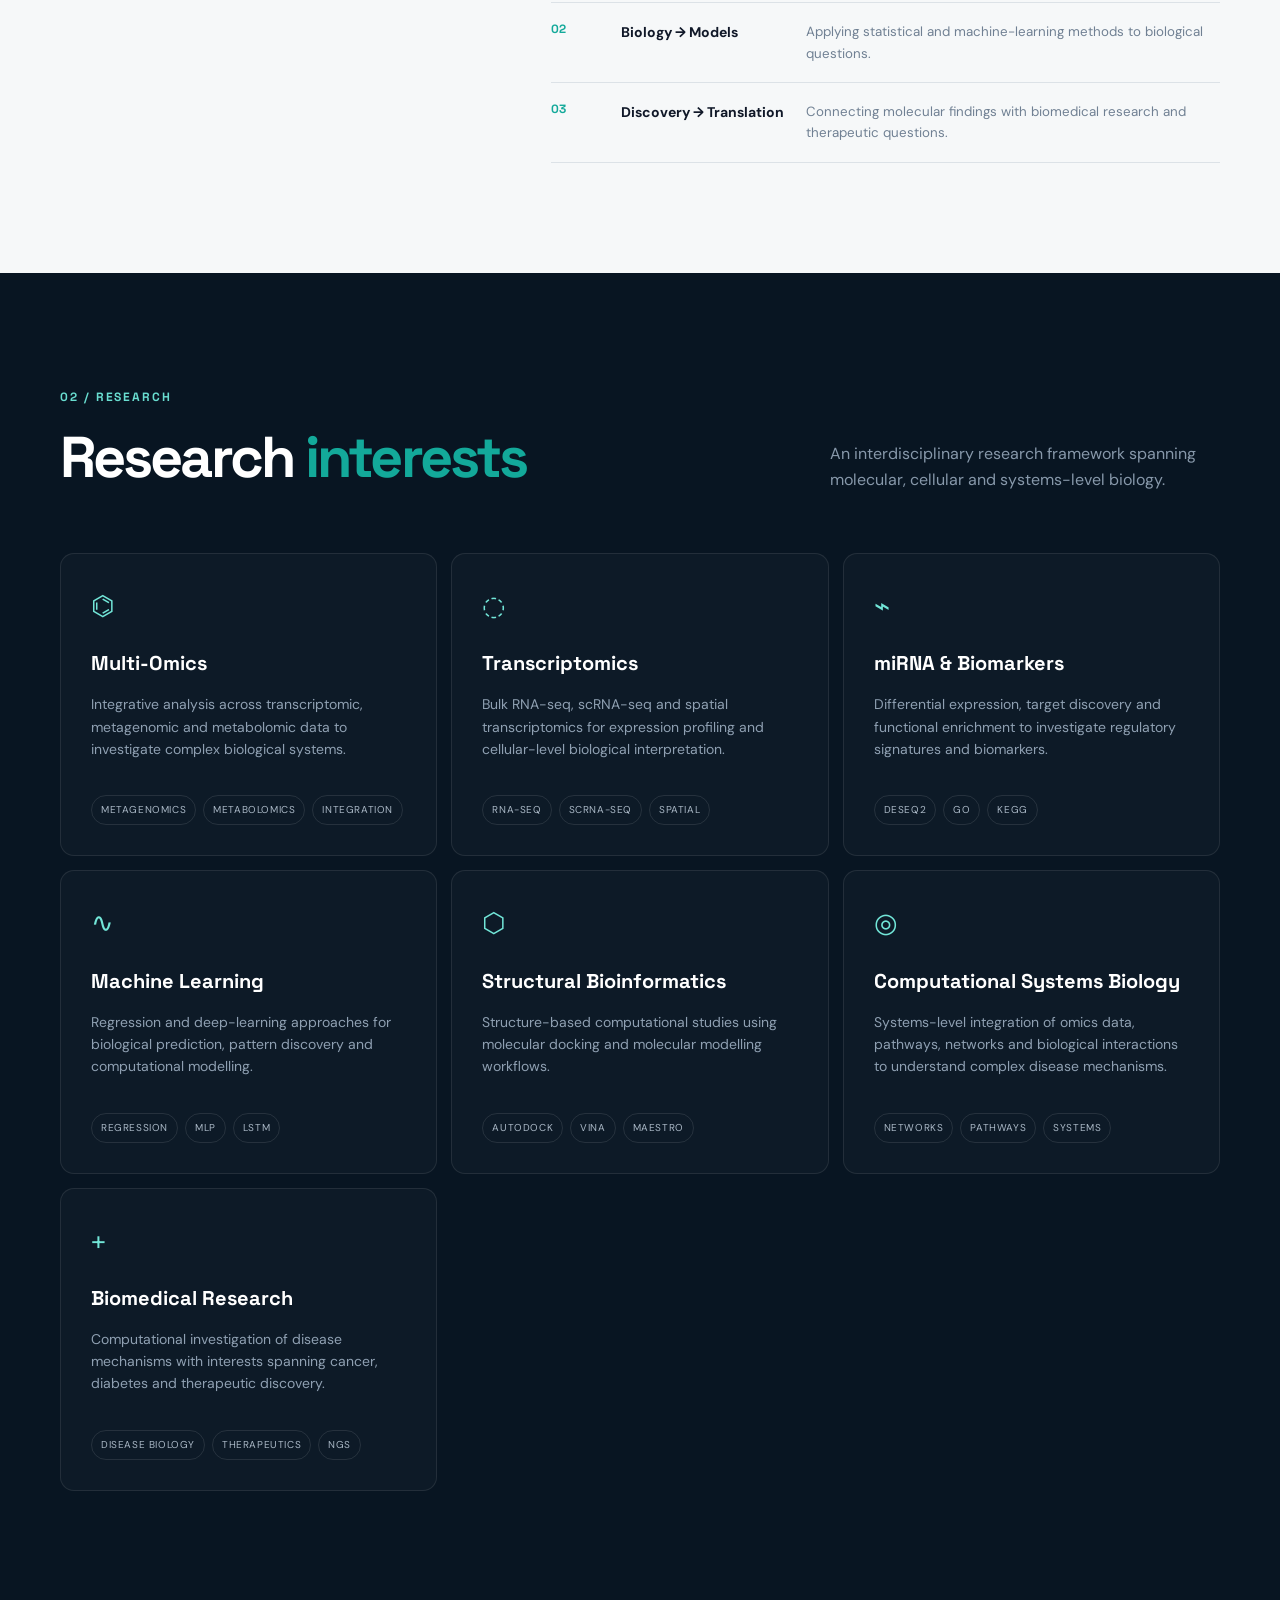
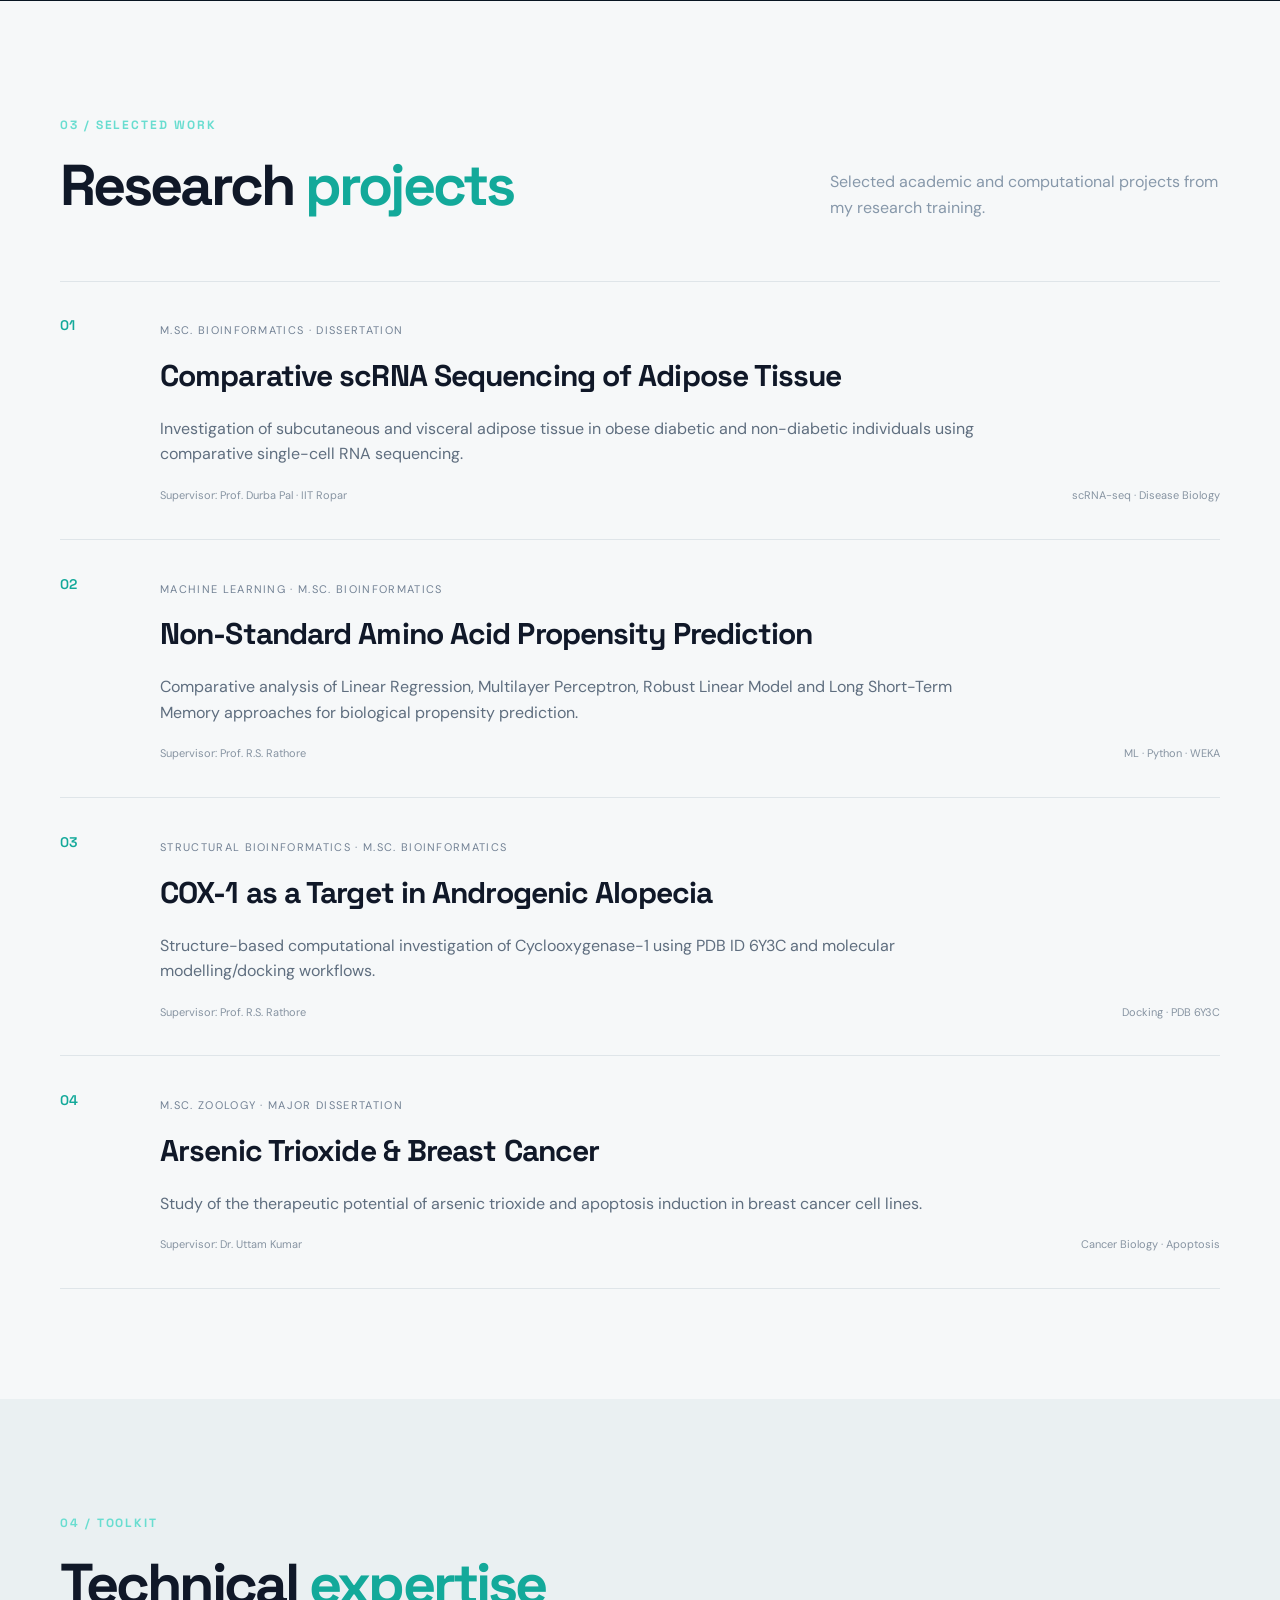
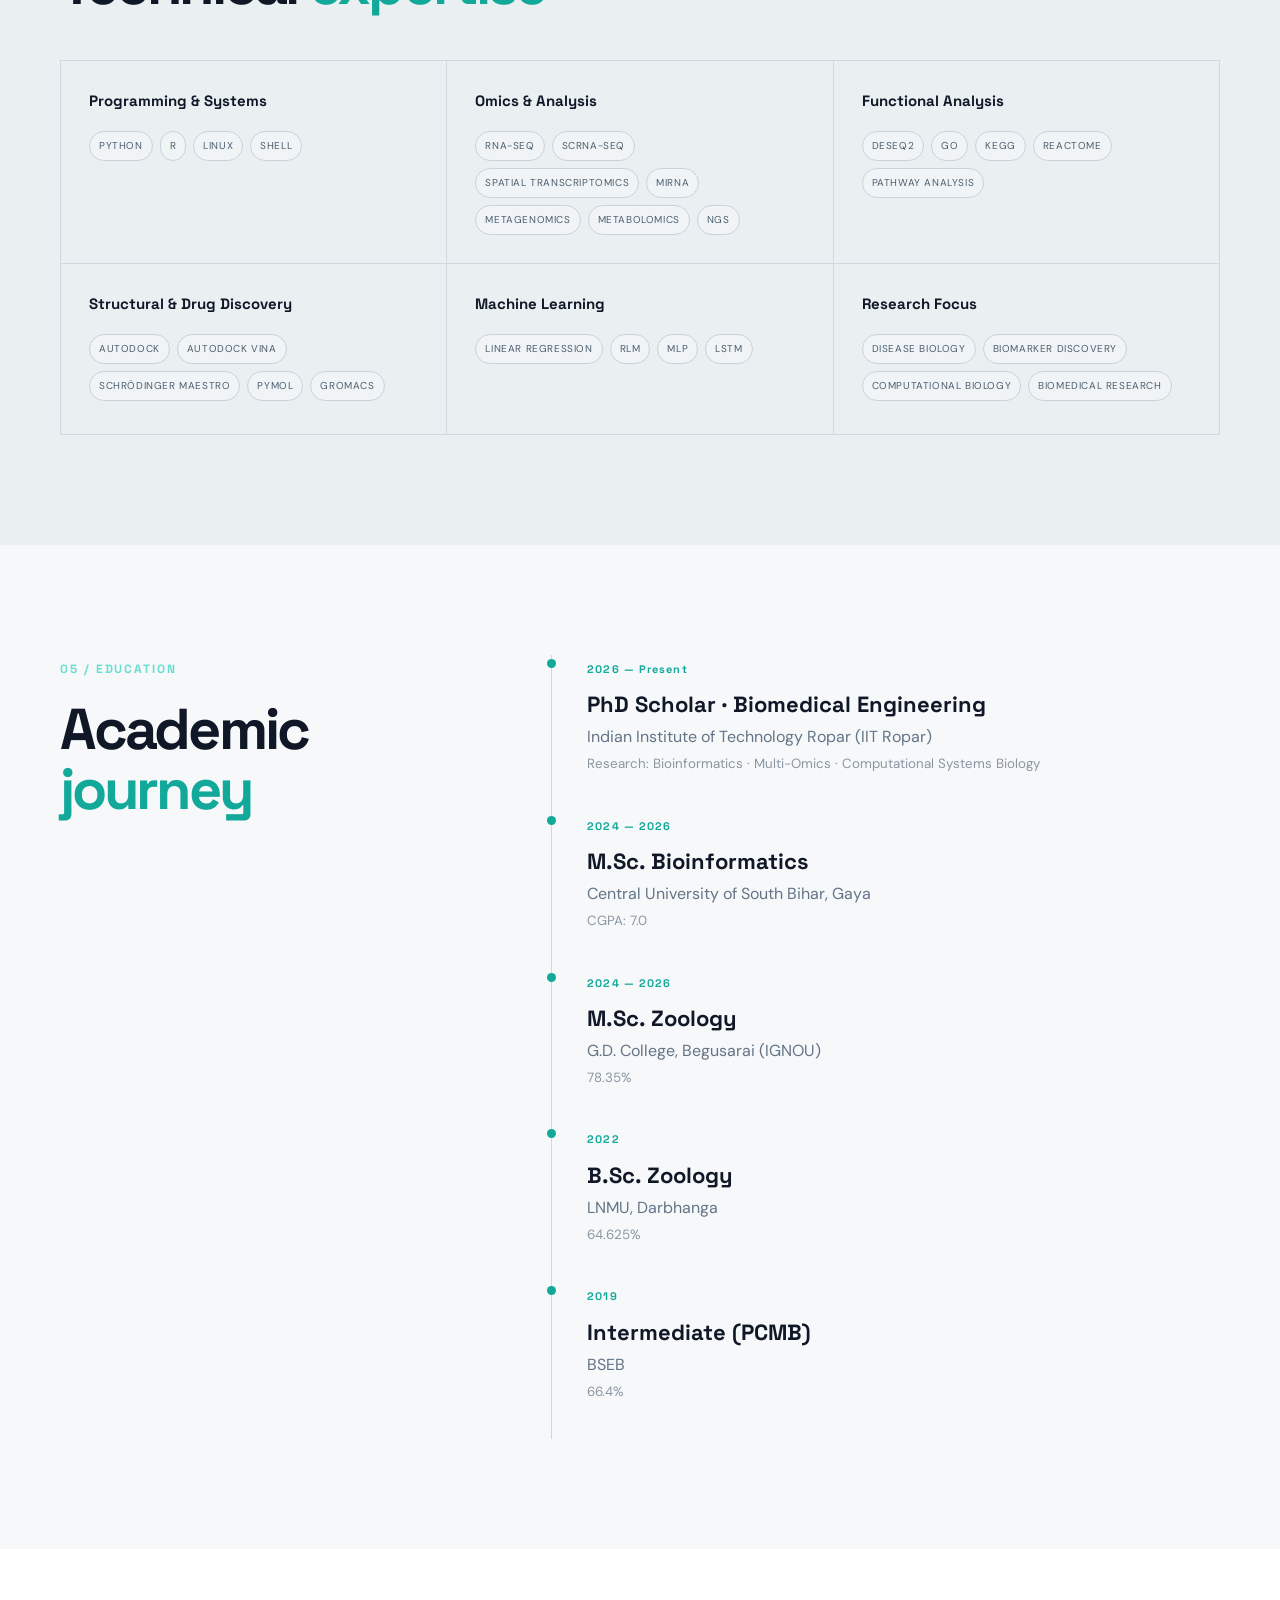
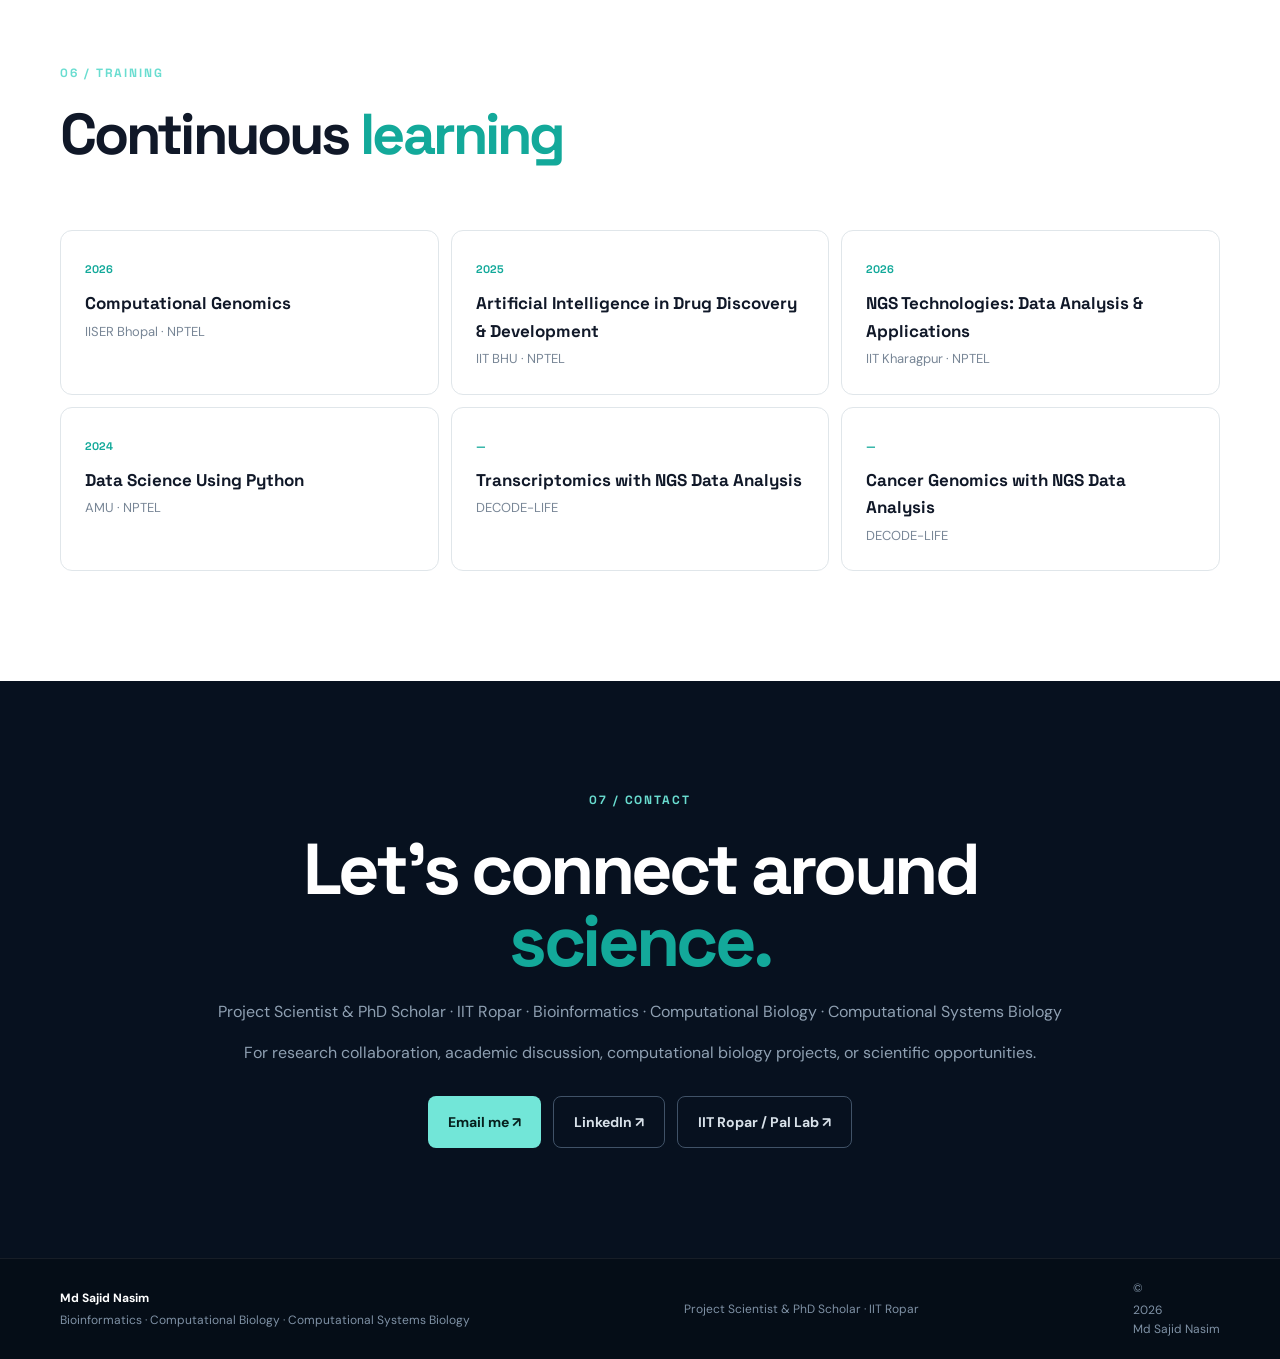
==== commit 8c95b548: "index.html" ====
--- a/index.html
+++ b/index.html
@@ -68,7 +68,6 @@
           </p>
           <div class="hero-actions">
             <a class="btn primary" href="#projects">Explore my research <span>↗</span></a>
-            <a class="btn ghost" href="Md_Sajid_Nasim_CV.pdf" download>Download CV <span>↓</span></a>
           </div>
           <div class="hero-meta">
             <span>Project Scientist & PhD Scholar</span>
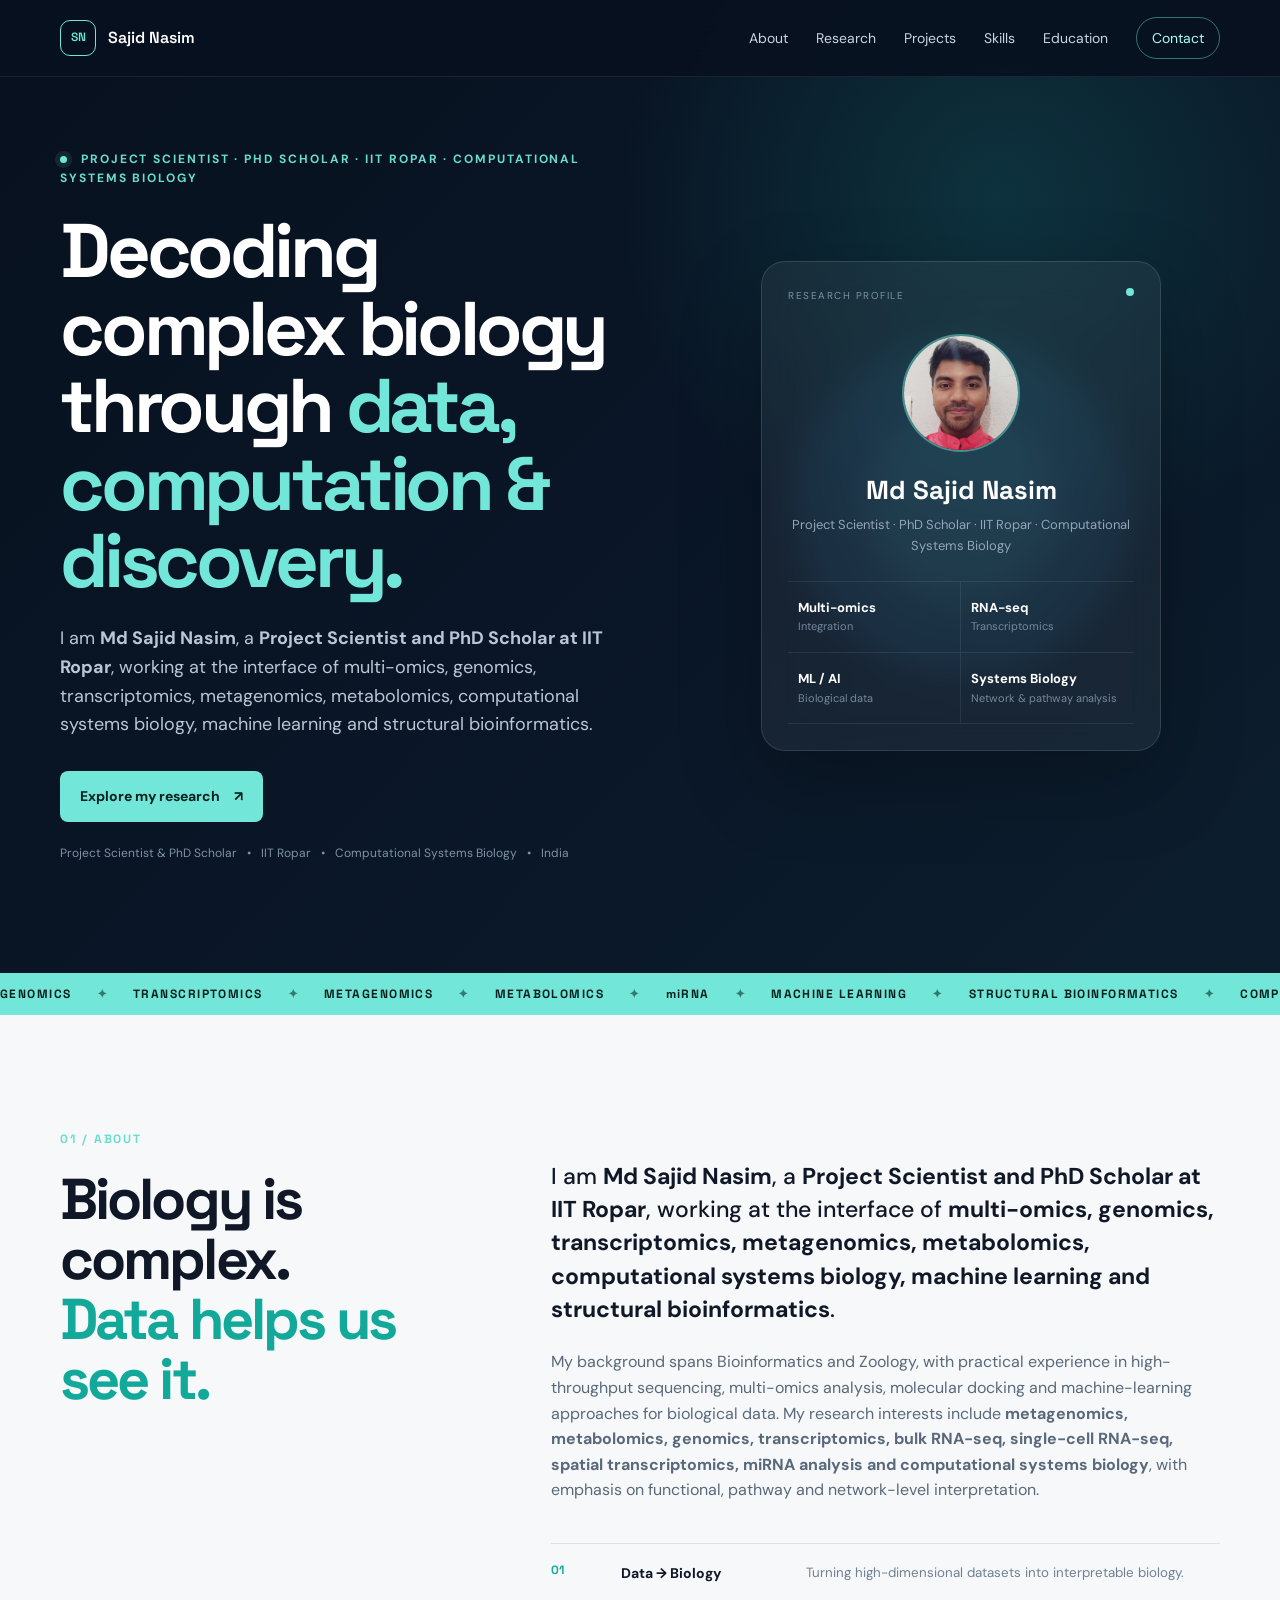
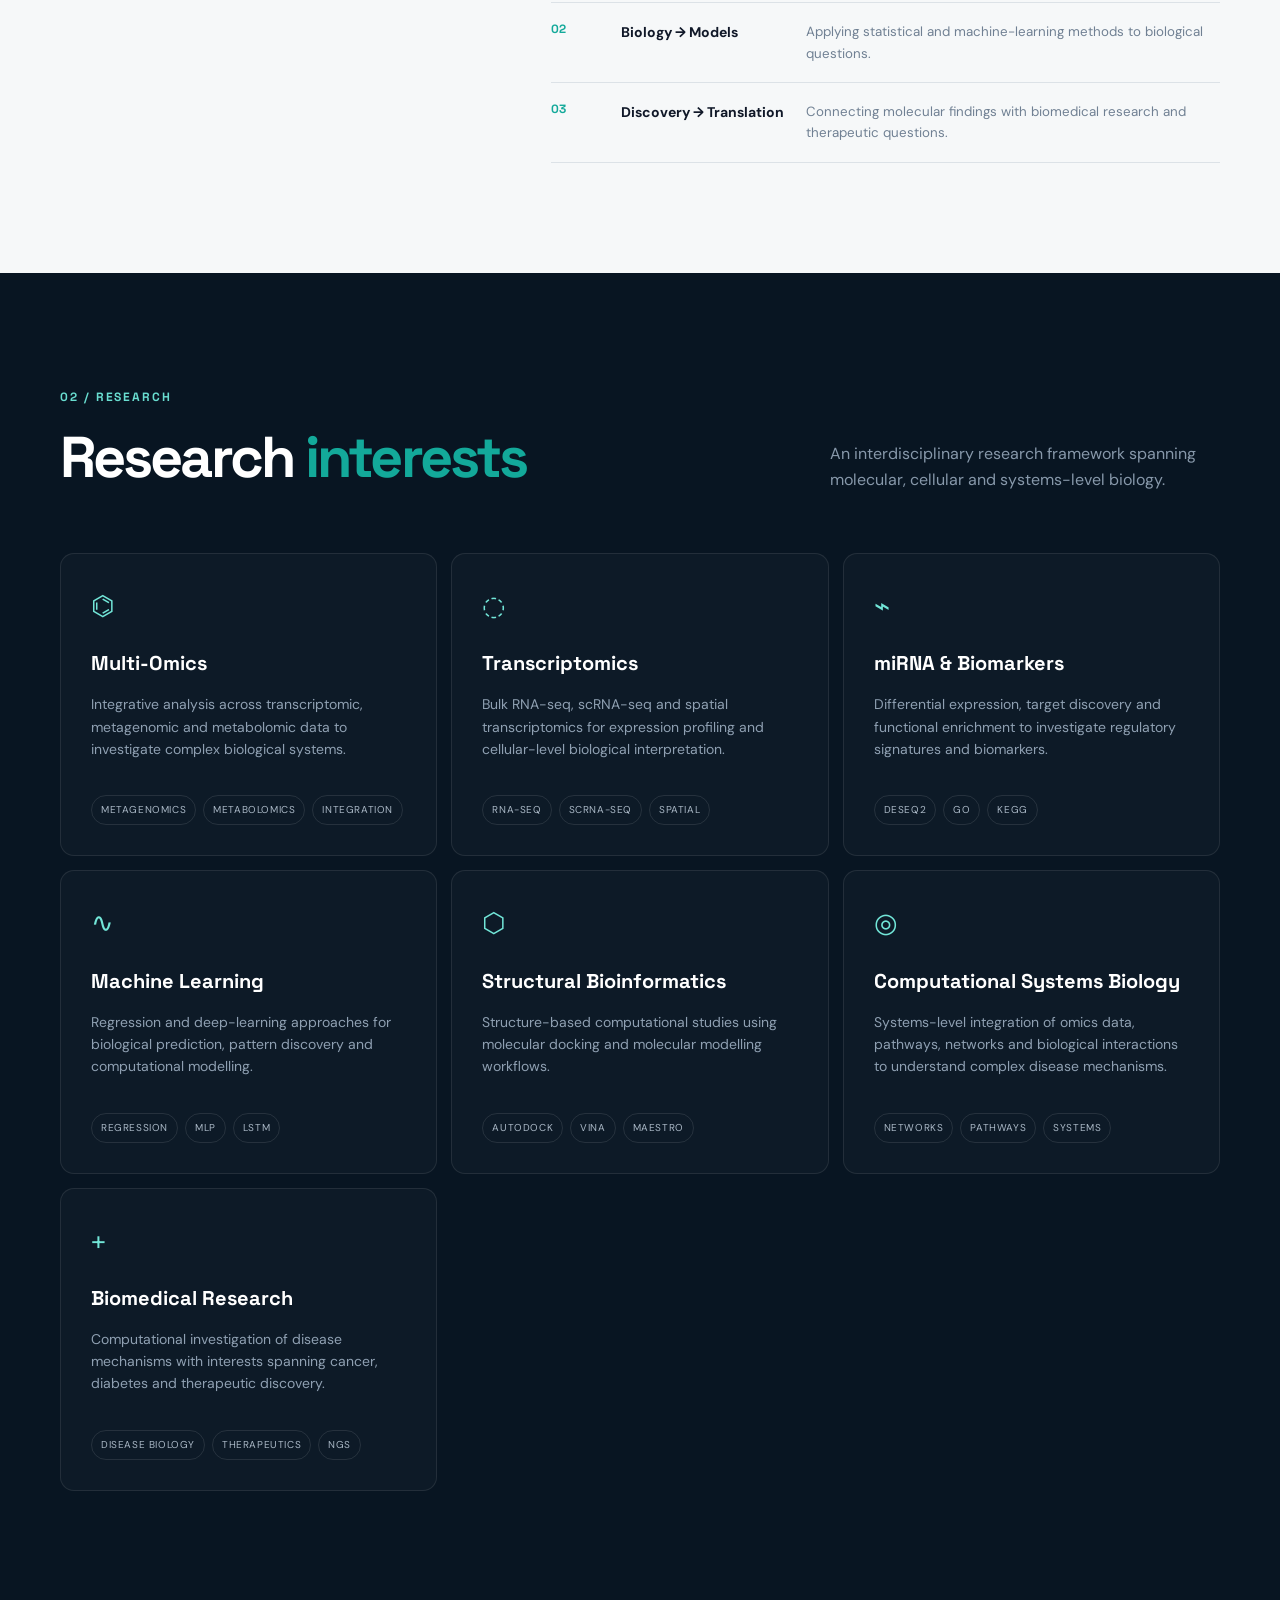
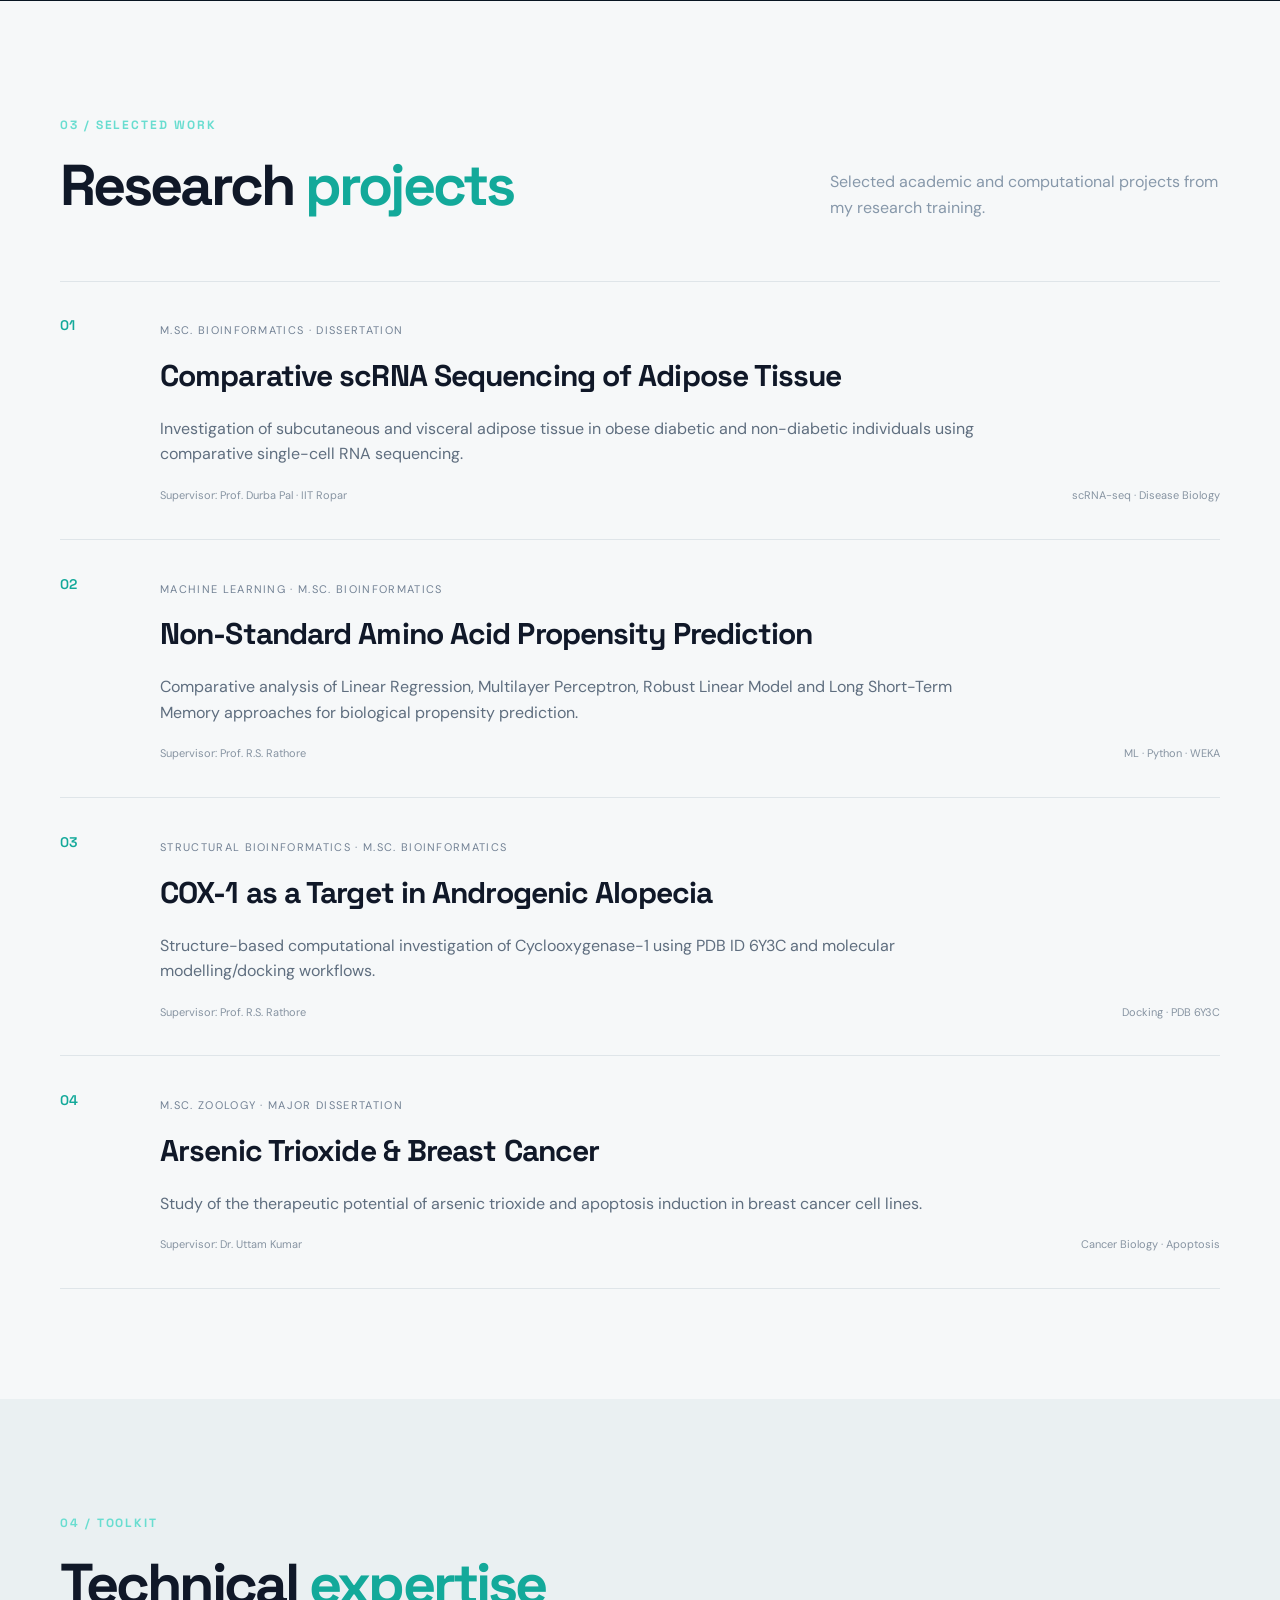
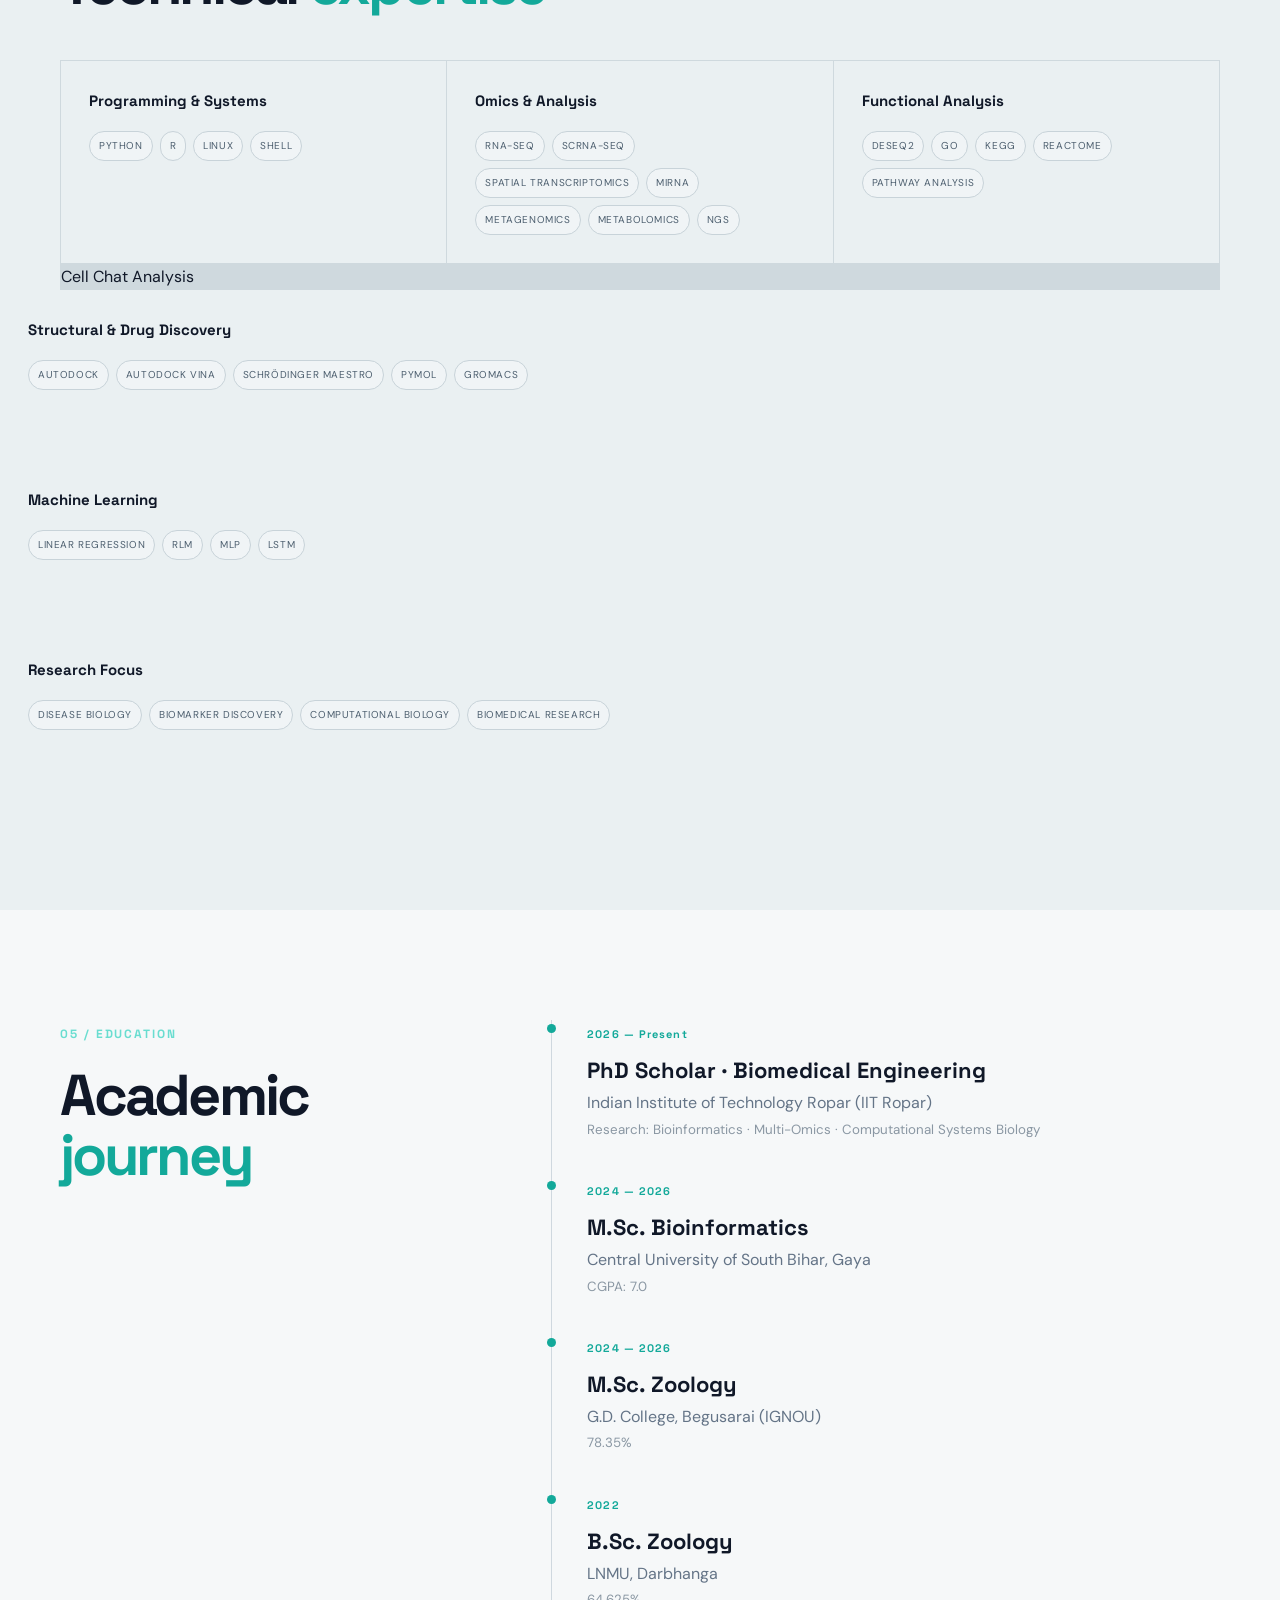
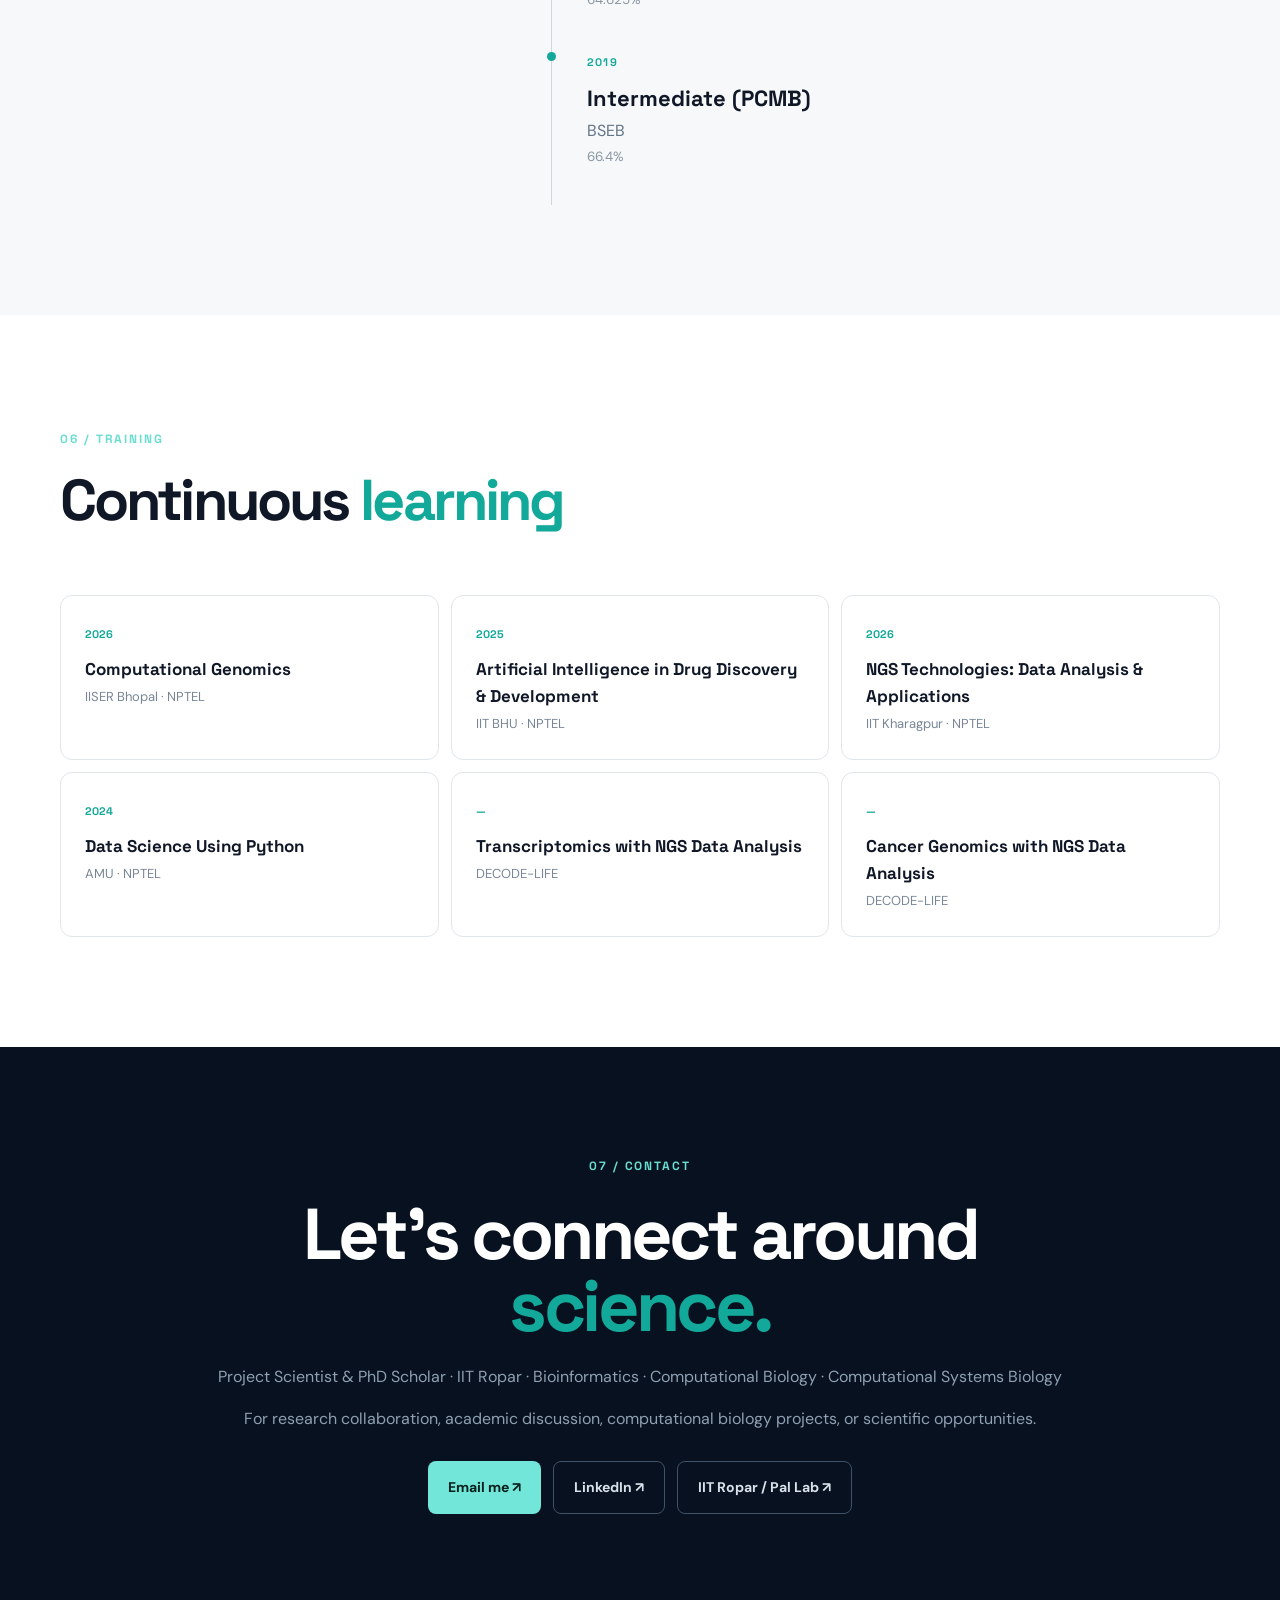
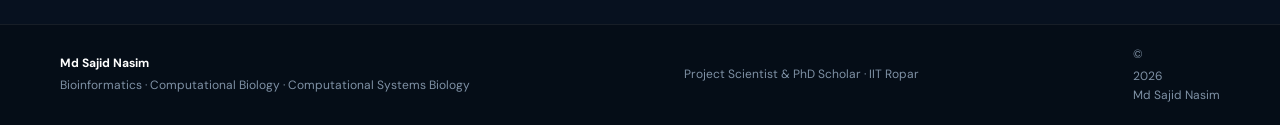
==== commit d88989a6: "index.html" ====
--- a/index.html
+++ b/index.html
@@ -213,7 +213,7 @@
         <div class="skills-layout">
           <div class="skill-block reveal"><h3>Programming & Systems</h3><div class="skill-list"><span>Python</span><span>R</span><span>Linux</span><span>Shell</span></div></div>
           <div class="skill-block reveal"><h3>Omics & Analysis</h3><div class="skill-list"><span>RNA-seq</span><span>scRNA-seq</span><span>Spatial Transcriptomics</span><span>miRNA</span><span>Metagenomics</span><span>Metabolomics</span><span>NGS</span></div></div>
-          <div class="skill-block reveal"><h3>Functional Analysis</h3><div class="skill-list"><span>DESeq2</span><span>GO</span><span>KEGG</span><span>Reactome</span><span>Pathway Analysis</span></div></div>
+          <div class="skill-block reveal"><h3>Functional Analysis</h3><div class="skill-list"><span>DESeq2</span><span>GO</span><span>KEGG</span><span>Reactome</span><span>Pathway Analysis</span></div></div>Cell Chat Analysis</span></div></div>
           <div class="skill-block reveal"><h3>Structural & Drug Discovery</h3><div class="skill-list"><span>AutoDock</span><span>AutoDock Vina</span><span>Schrödinger Maestro</span><span>PyMOL</span><span>GROMACS</span></div></div>
           <div class="skill-block reveal"><h3>Machine Learning</h3><div class="skill-list"><span>Linear Regression</span><span>RLM</span><span>MLP</span><span>LSTM</span></div></div>
           <div class="skill-block reveal"><h3>Research Focus</h3><div class="skill-list"><span>Disease Biology</span><span>Biomarker Discovery</span><span>Computational Biology</span><span>Biomedical Research</span></div></div>
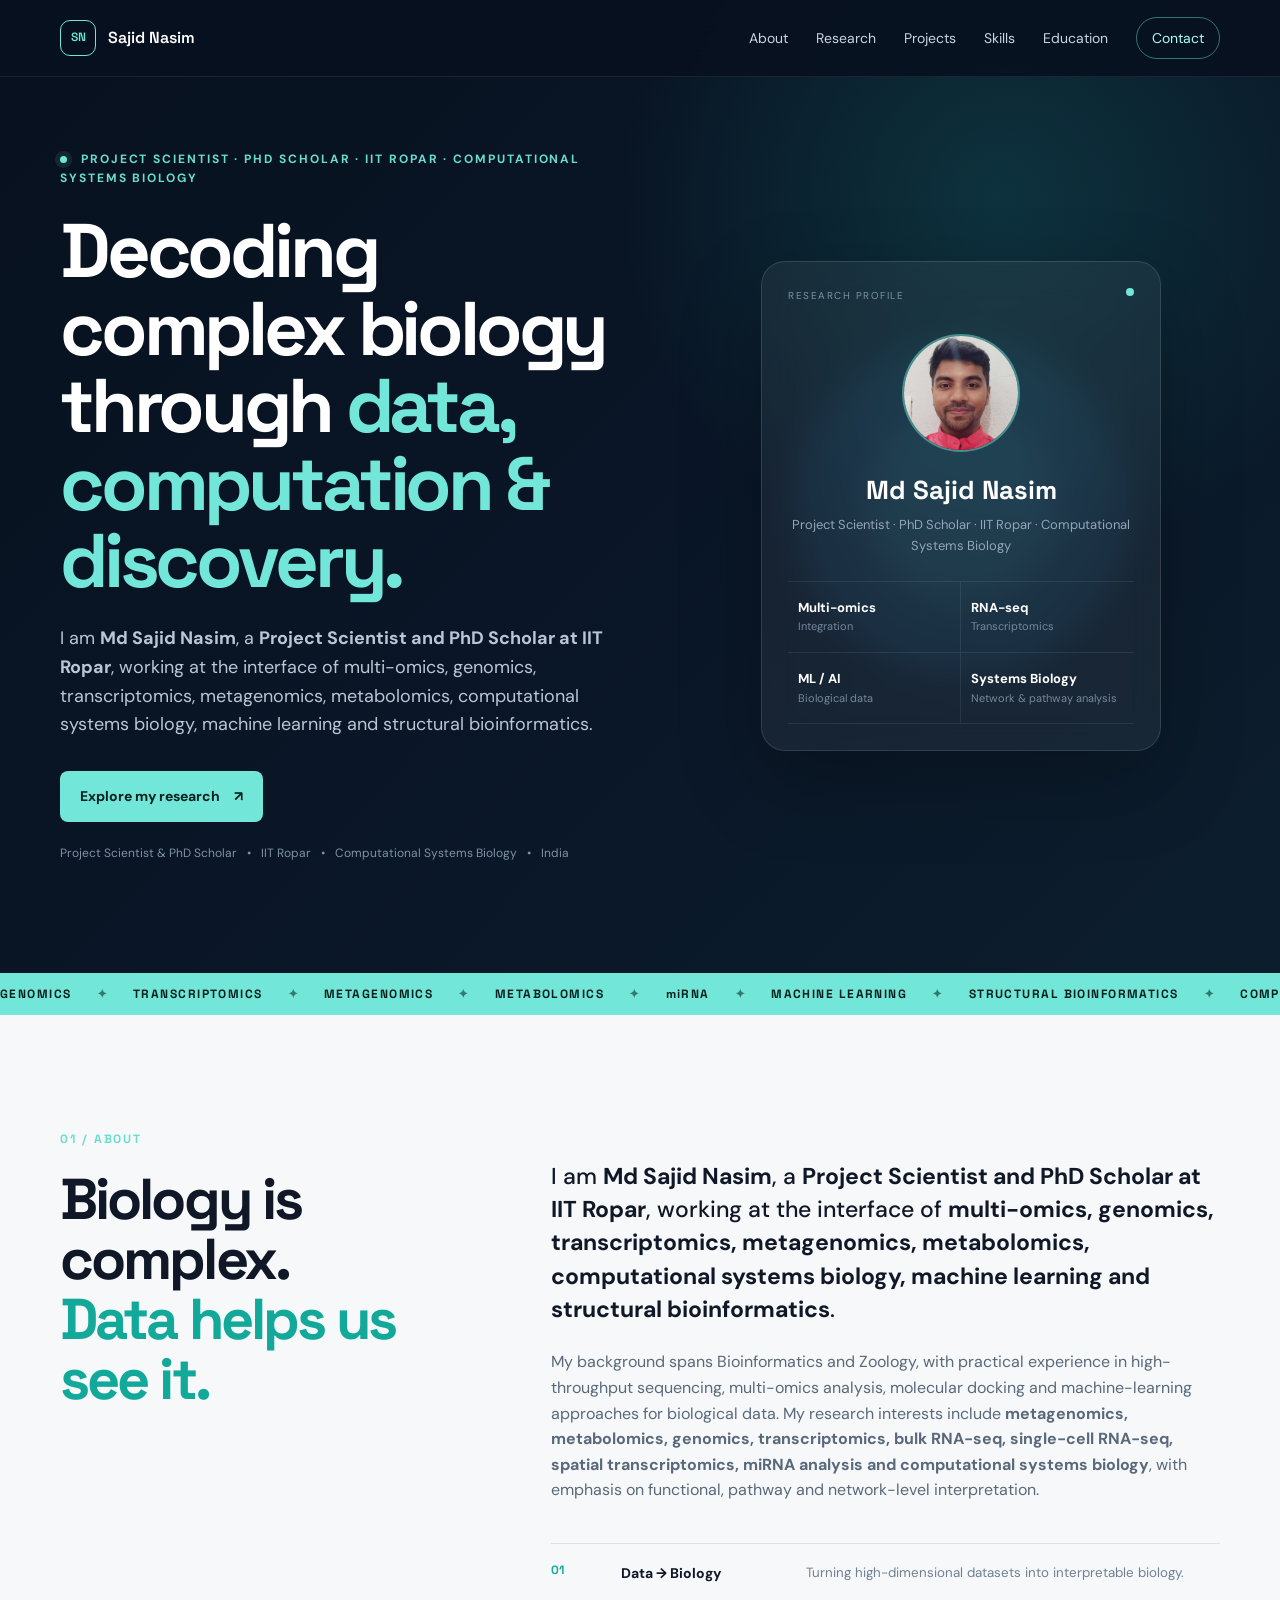
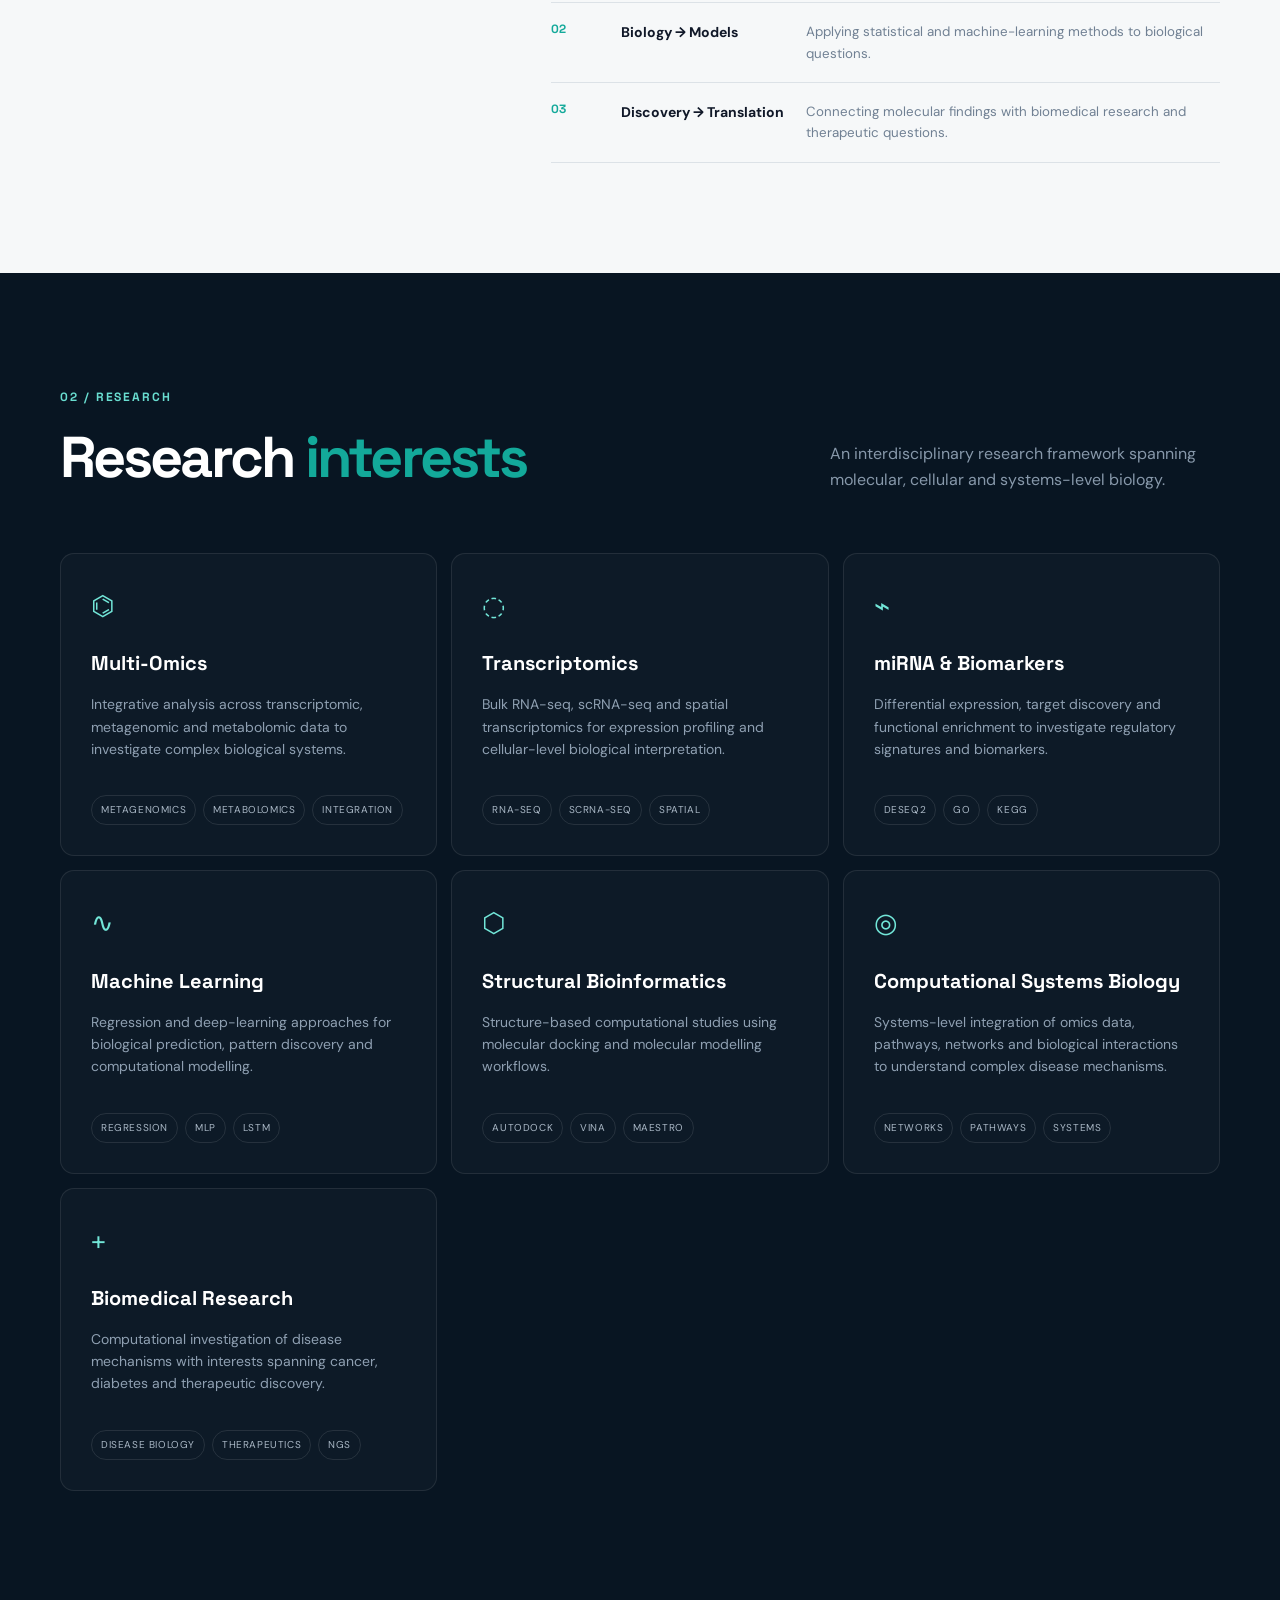
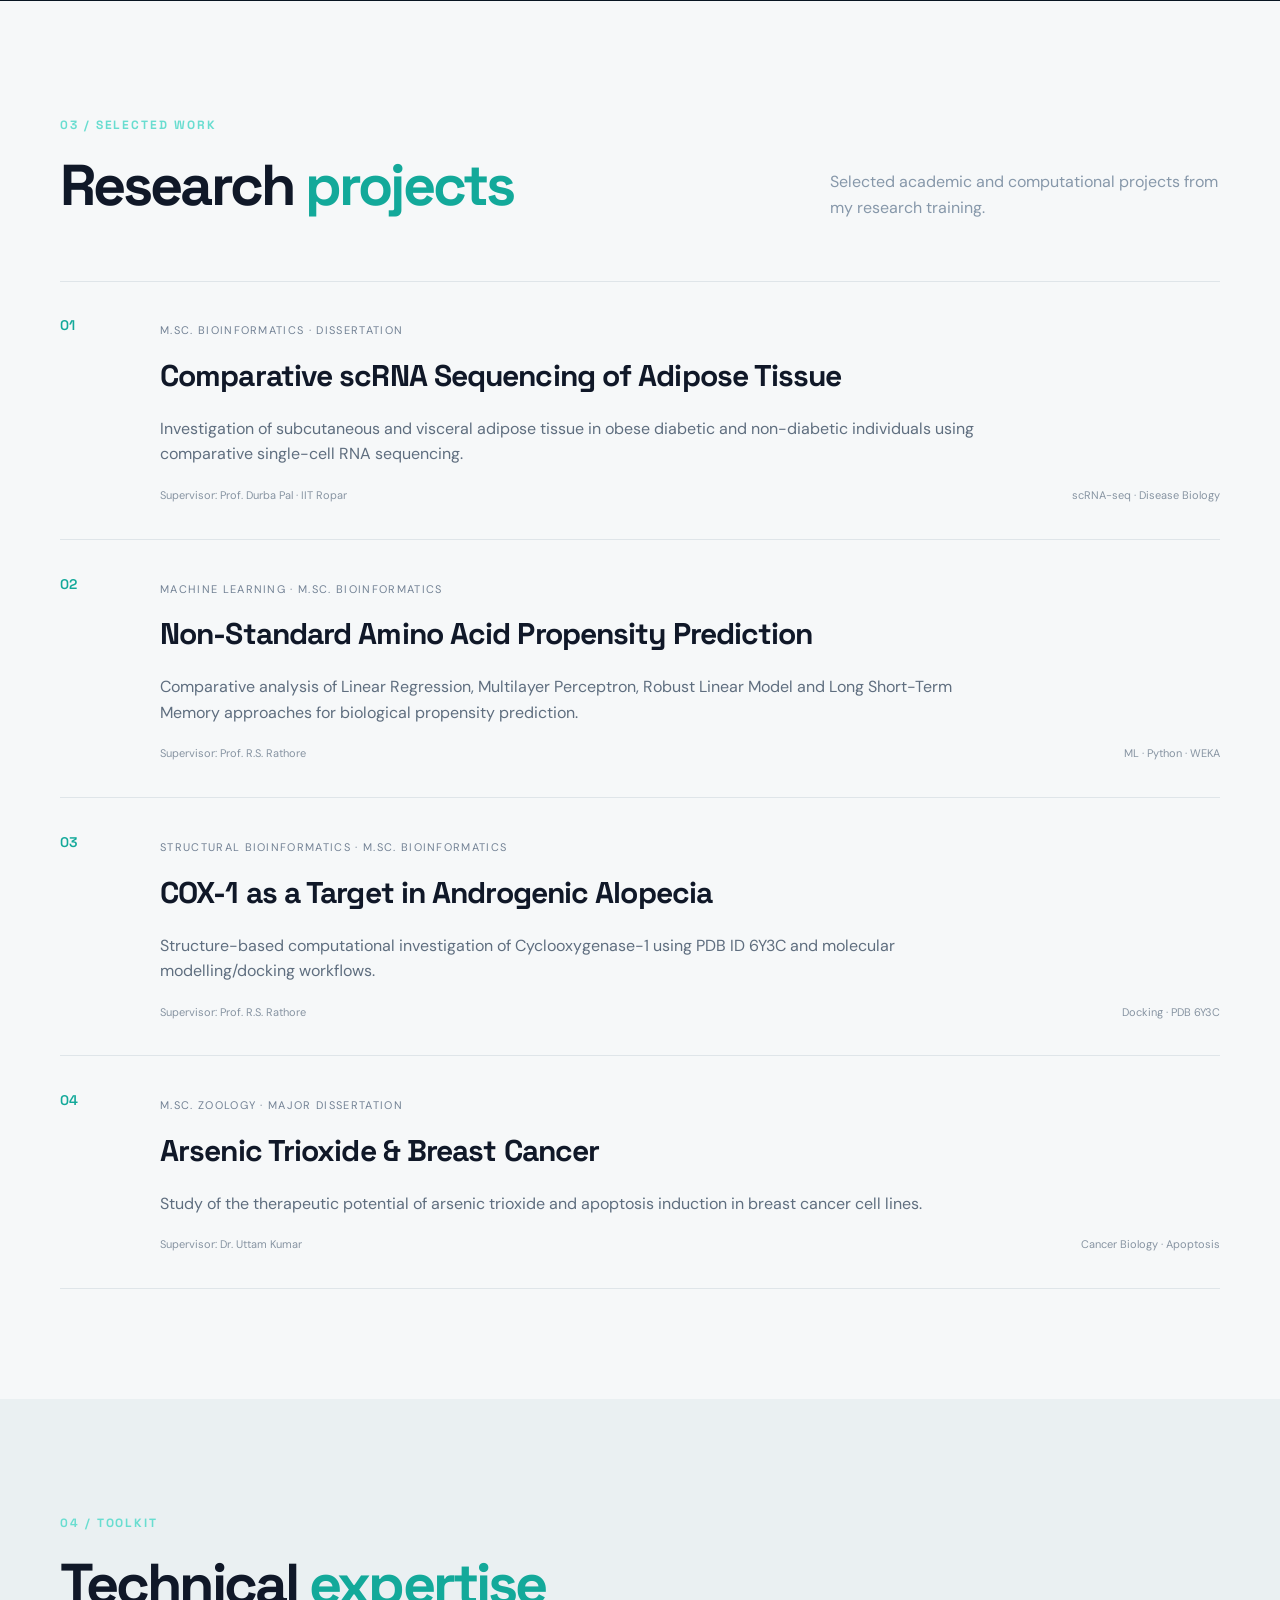
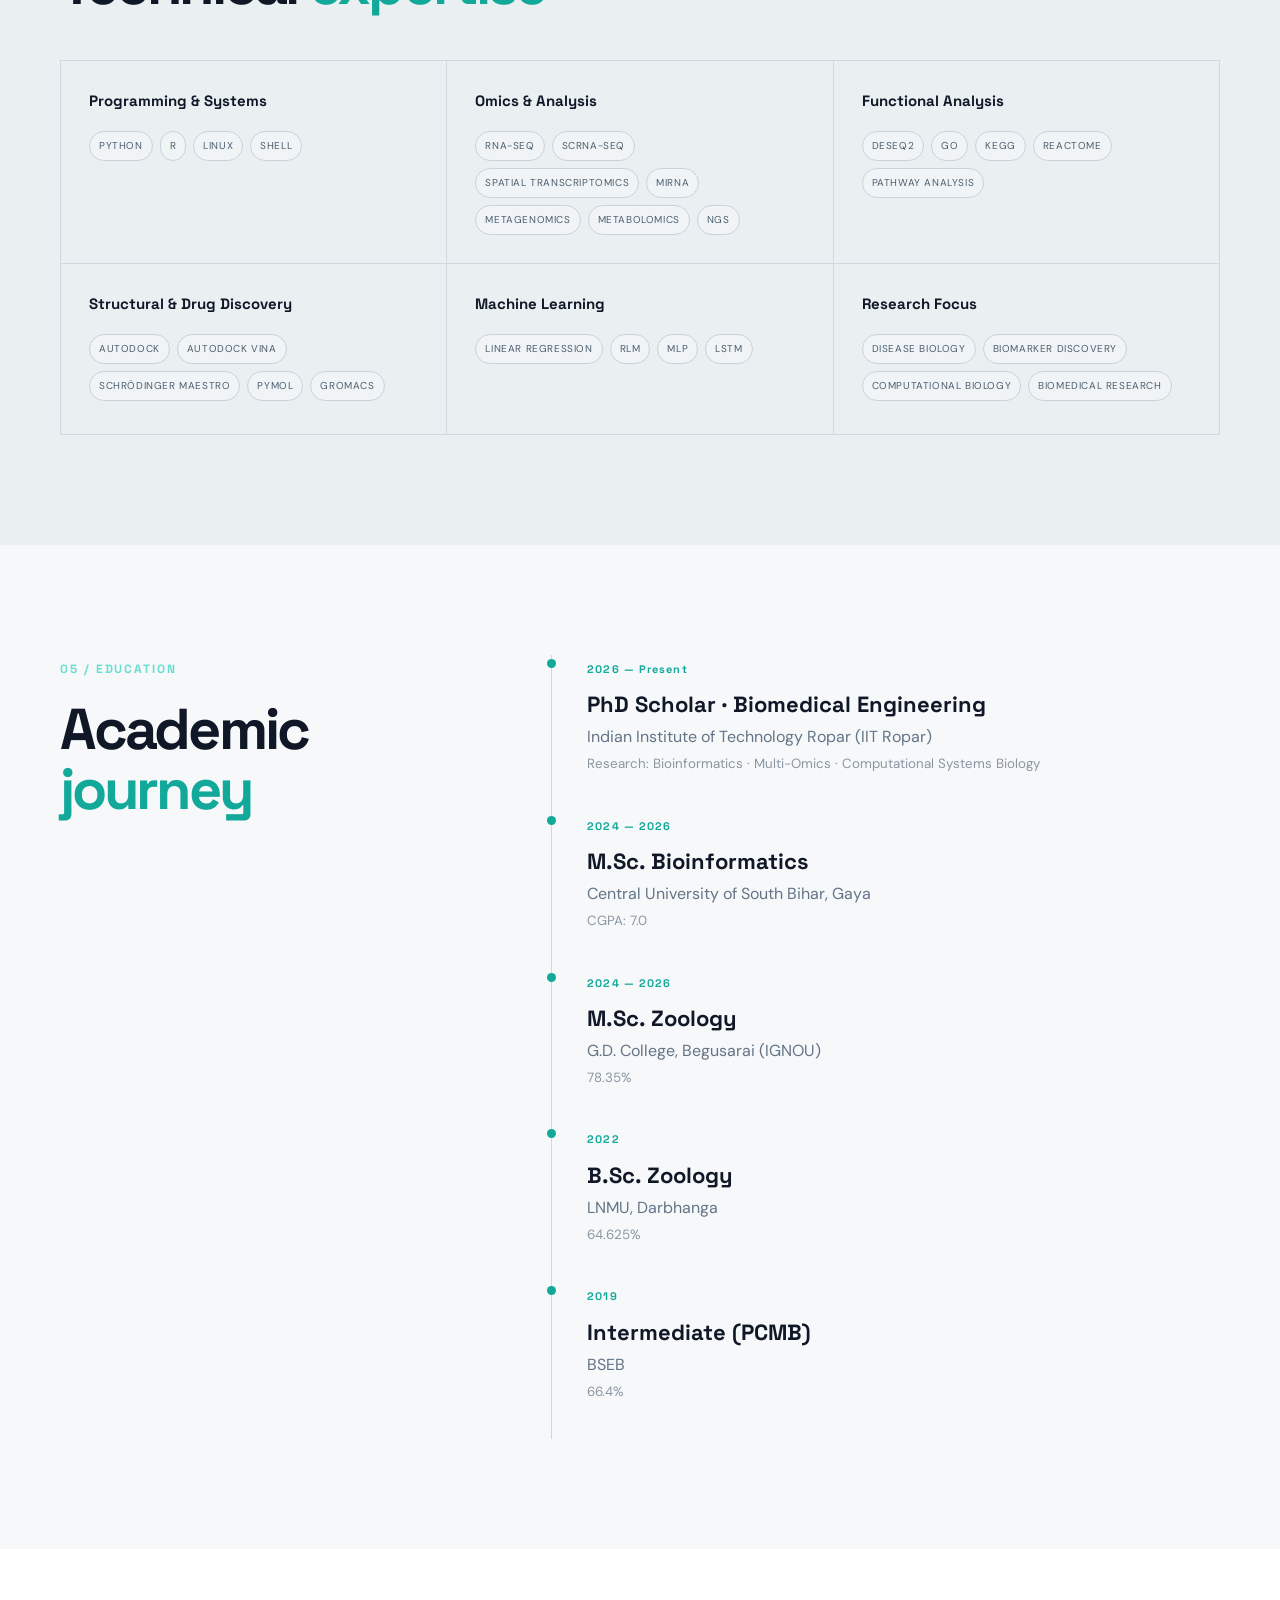
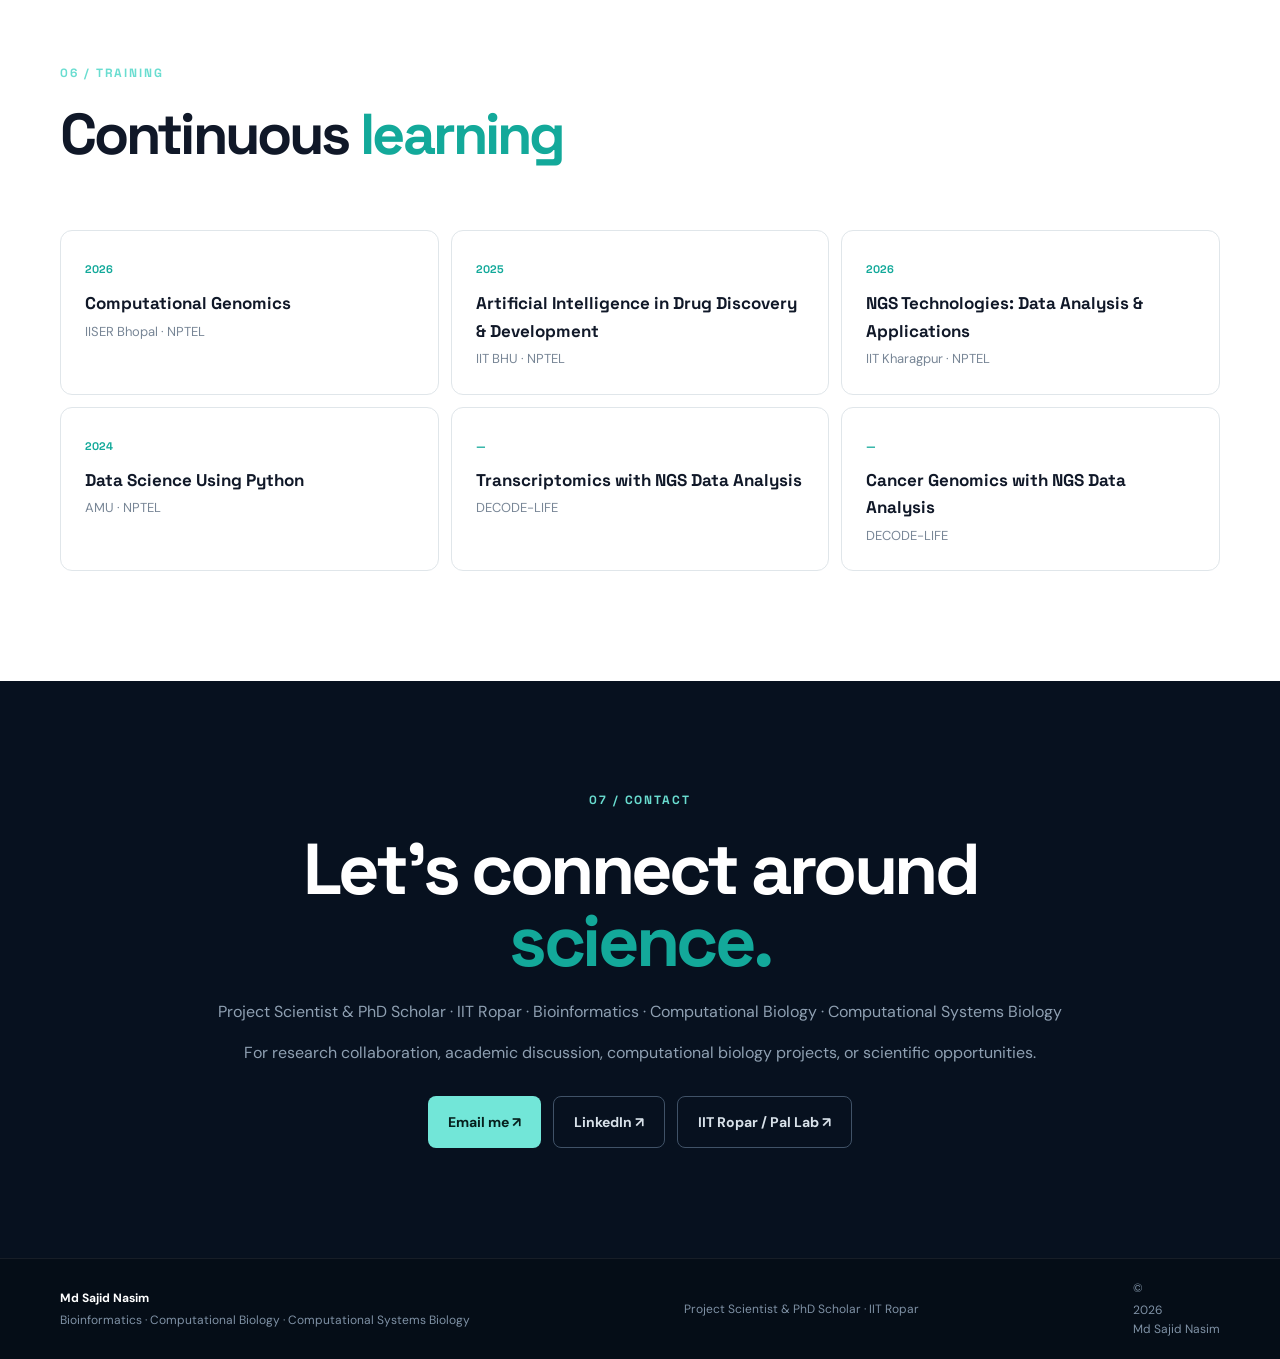
==== commit 8aadc92b: "index.html" ====
--- a/index.html
+++ b/index.html
@@ -213,7 +213,7 @@
         <div class="skills-layout">
           <div class="skill-block reveal"><h3>Programming & Systems</h3><div class="skill-list"><span>Python</span><span>R</span><span>Linux</span><span>Shell</span></div></div>
           <div class="skill-block reveal"><h3>Omics & Analysis</h3><div class="skill-list"><span>RNA-seq</span><span>scRNA-seq</span><span>Spatial Transcriptomics</span><span>miRNA</span><span>Metagenomics</span><span>Metabolomics</span><span>NGS</span></div></div>
-          <div class="skill-block reveal"><h3>Functional Analysis</h3><div class="skill-list"><span>DESeq2</span><span>GO</span><span>KEGG</span><span>Reactome</span><span>Pathway Analysis</span></div></div>Cell Chat Analysis</span></div></div>
+          <div class="skill-block reveal"><h3>Functional Analysis</h3><div class="skill-list"><span>DESeq2</span><span>GO</span><span>KEGG</span><span>Reactome</span><span>Pathway Analysis</span></div></div>
           <div class="skill-block reveal"><h3>Structural & Drug Discovery</h3><div class="skill-list"><span>AutoDock</span><span>AutoDock Vina</span><span>Schrödinger Maestro</span><span>PyMOL</span><span>GROMACS</span></div></div>
           <div class="skill-block reveal"><h3>Machine Learning</h3><div class="skill-list"><span>Linear Regression</span><span>RLM</span><span>MLP</span><span>LSTM</span></div></div>
           <div class="skill-block reveal"><h3>Research Focus</h3><div class="skill-list"><span>Disease Biology</span><span>Biomarker Discovery</span><span>Computational Biology</span><span>Biomedical Research</span></div></div>
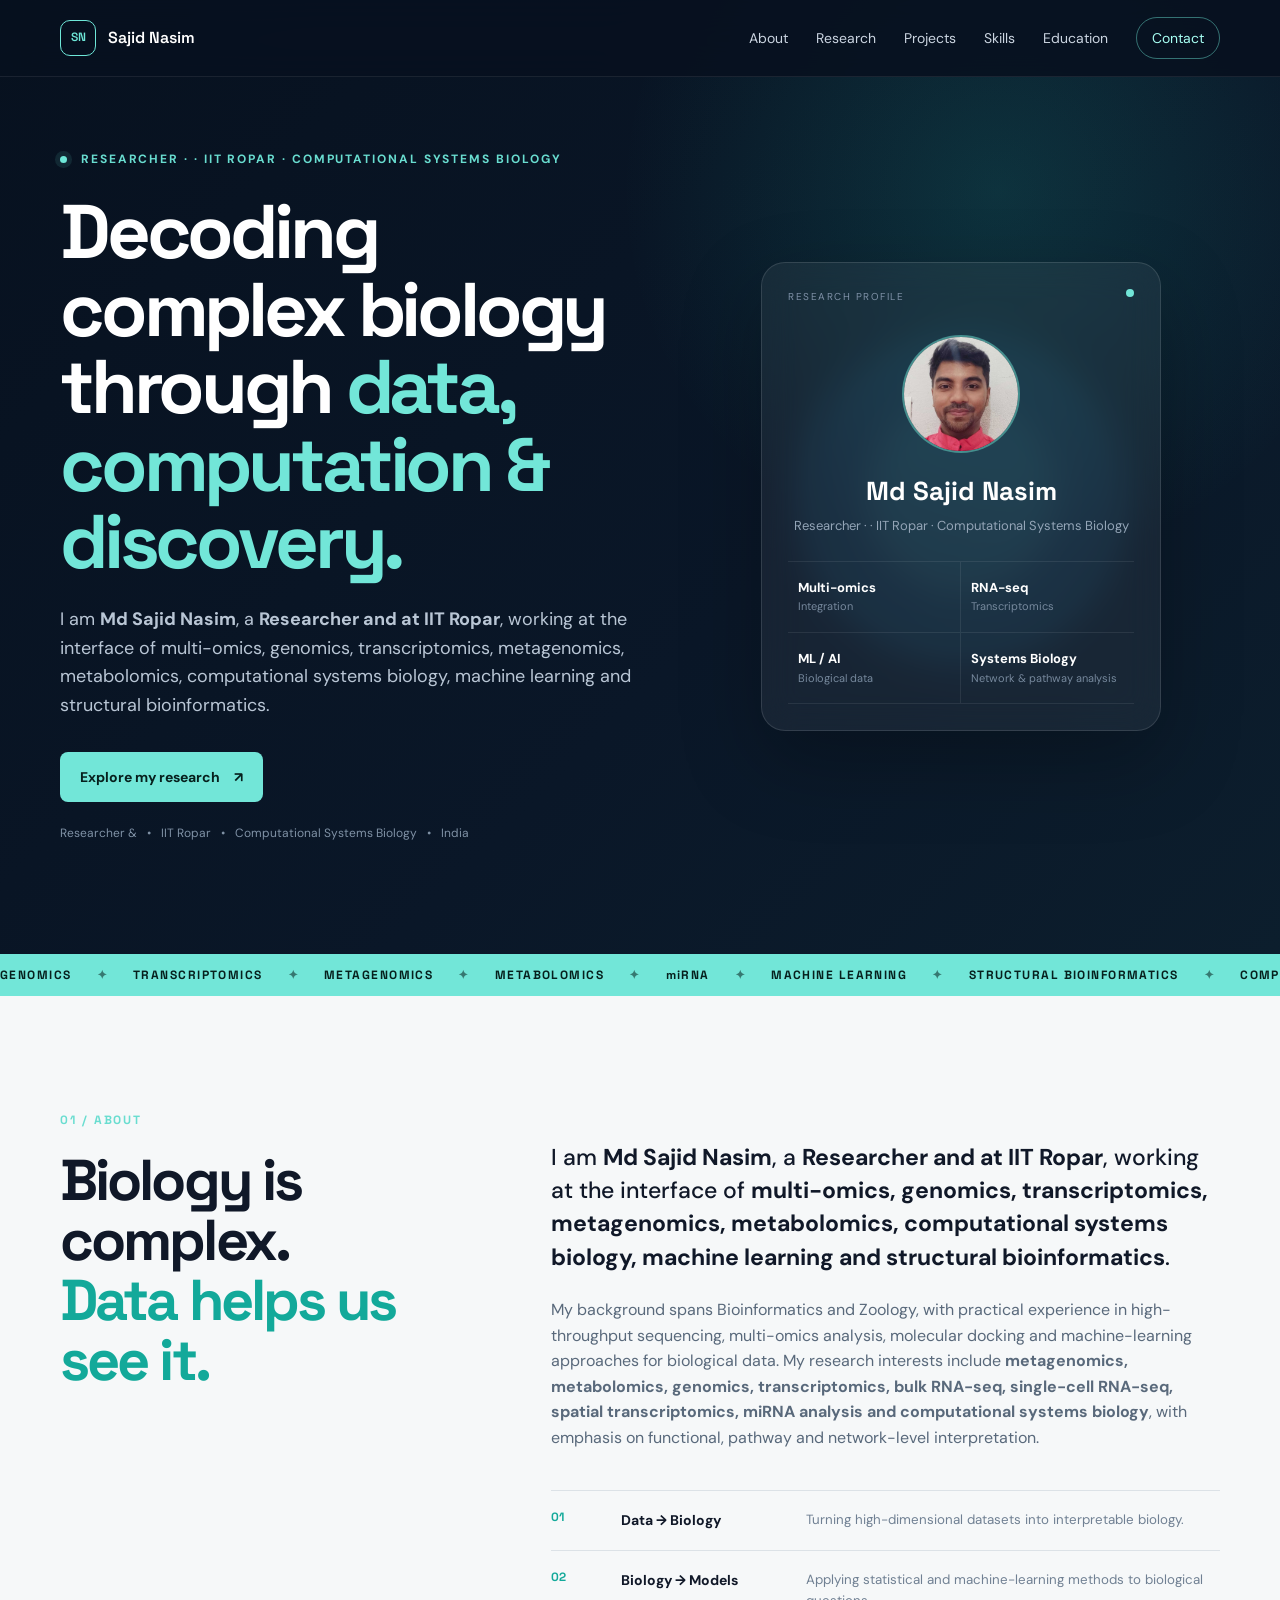
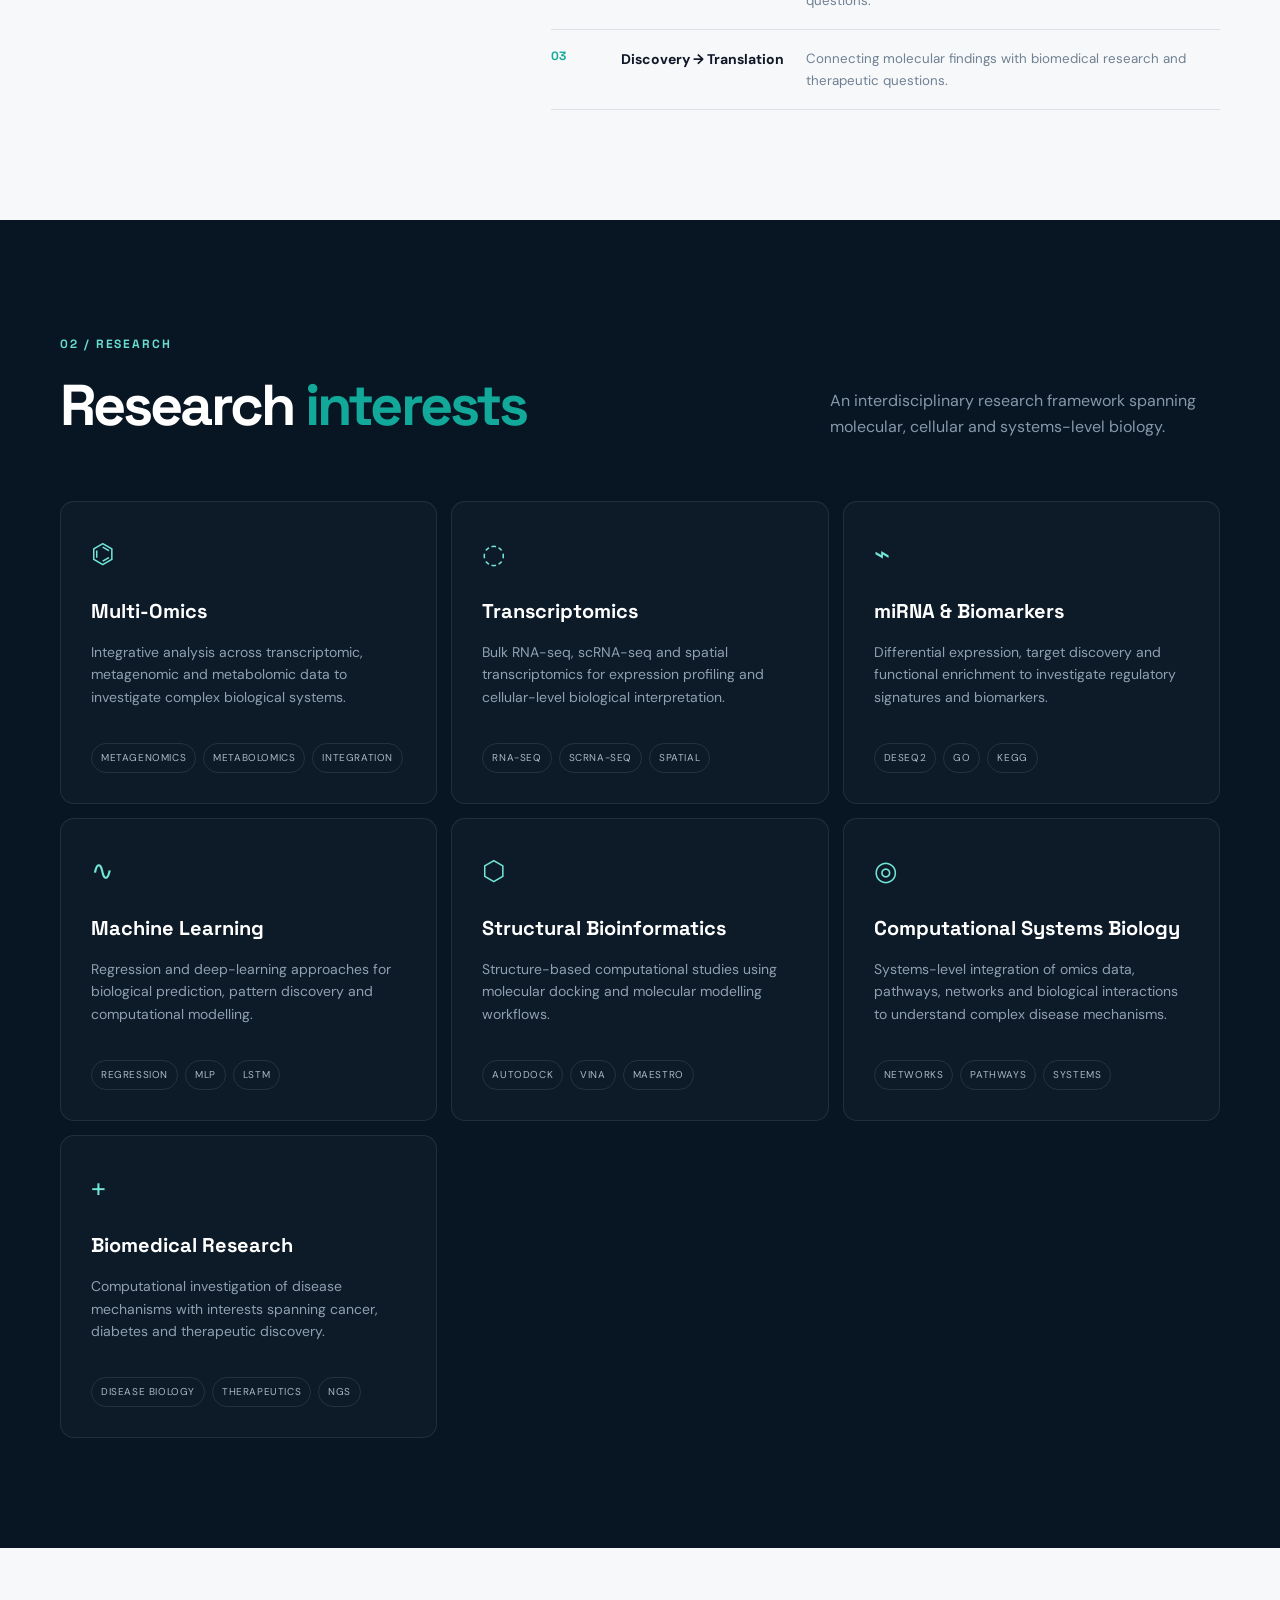
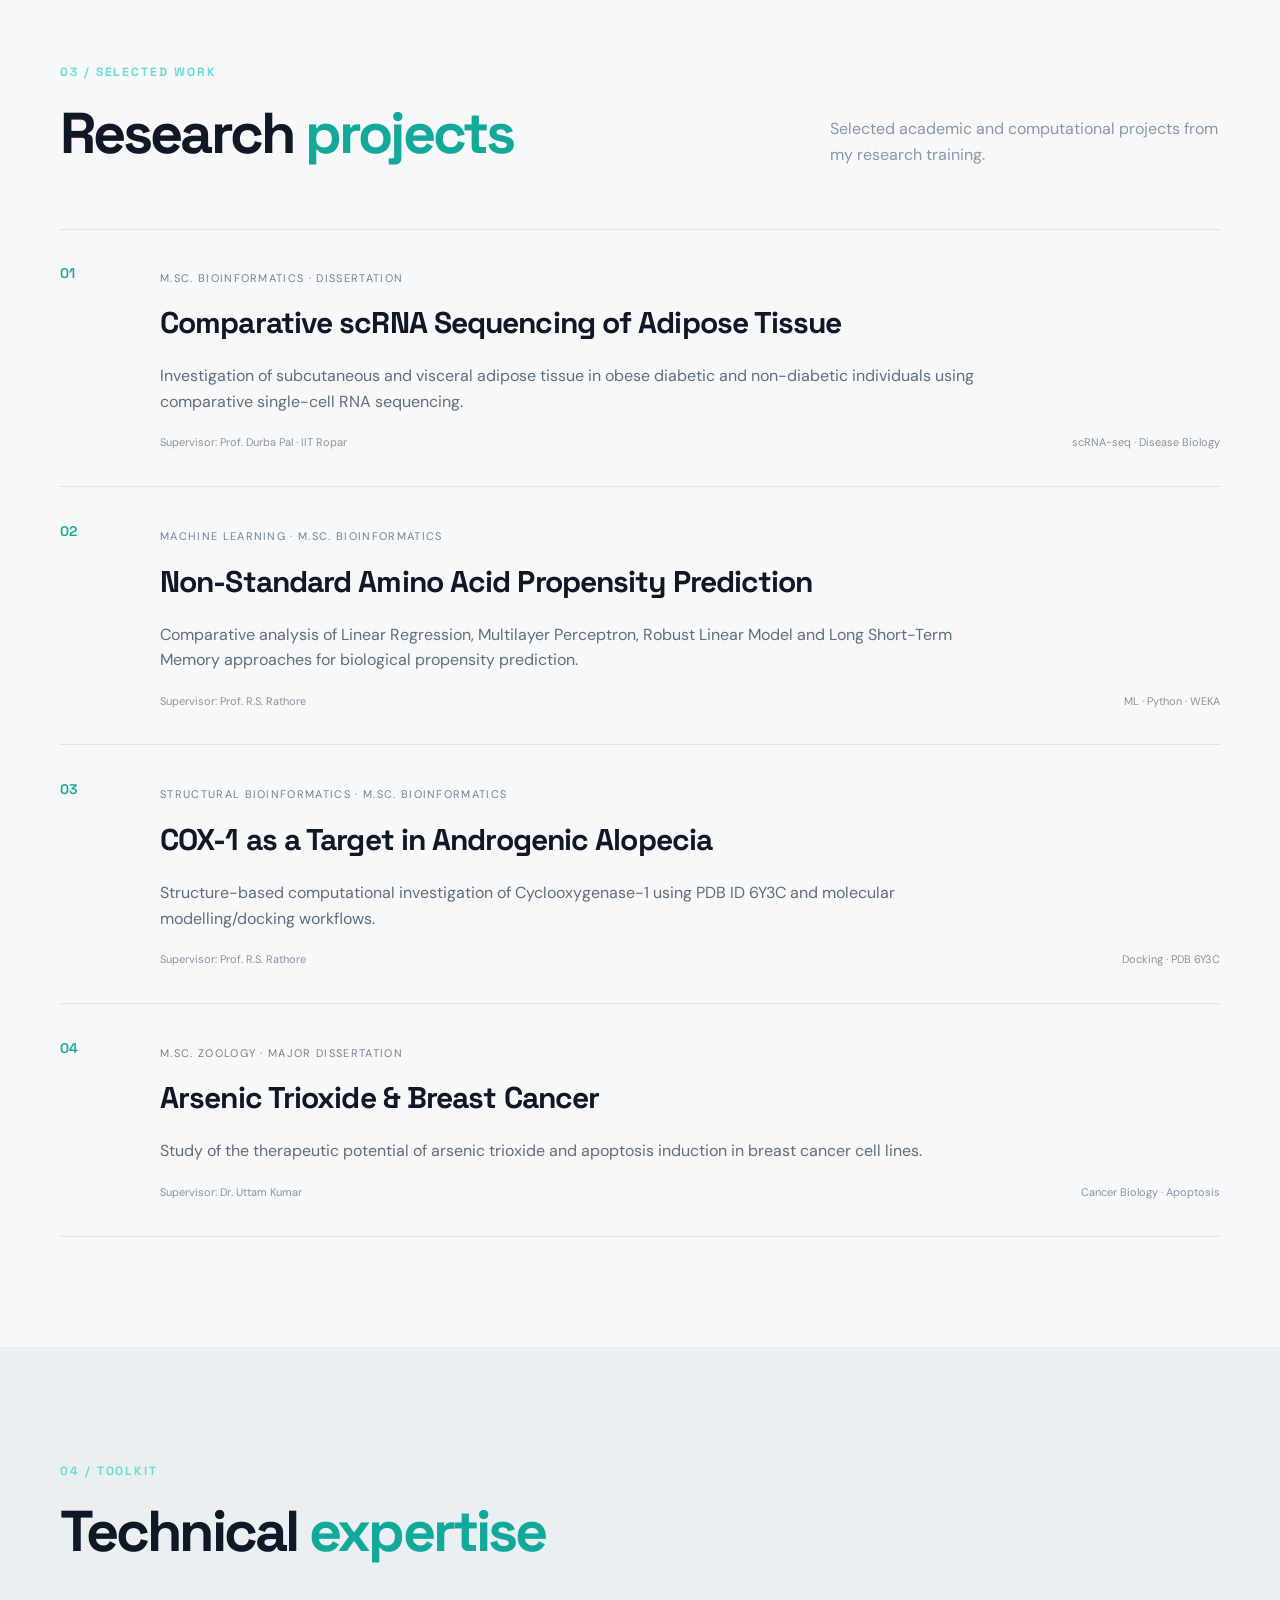
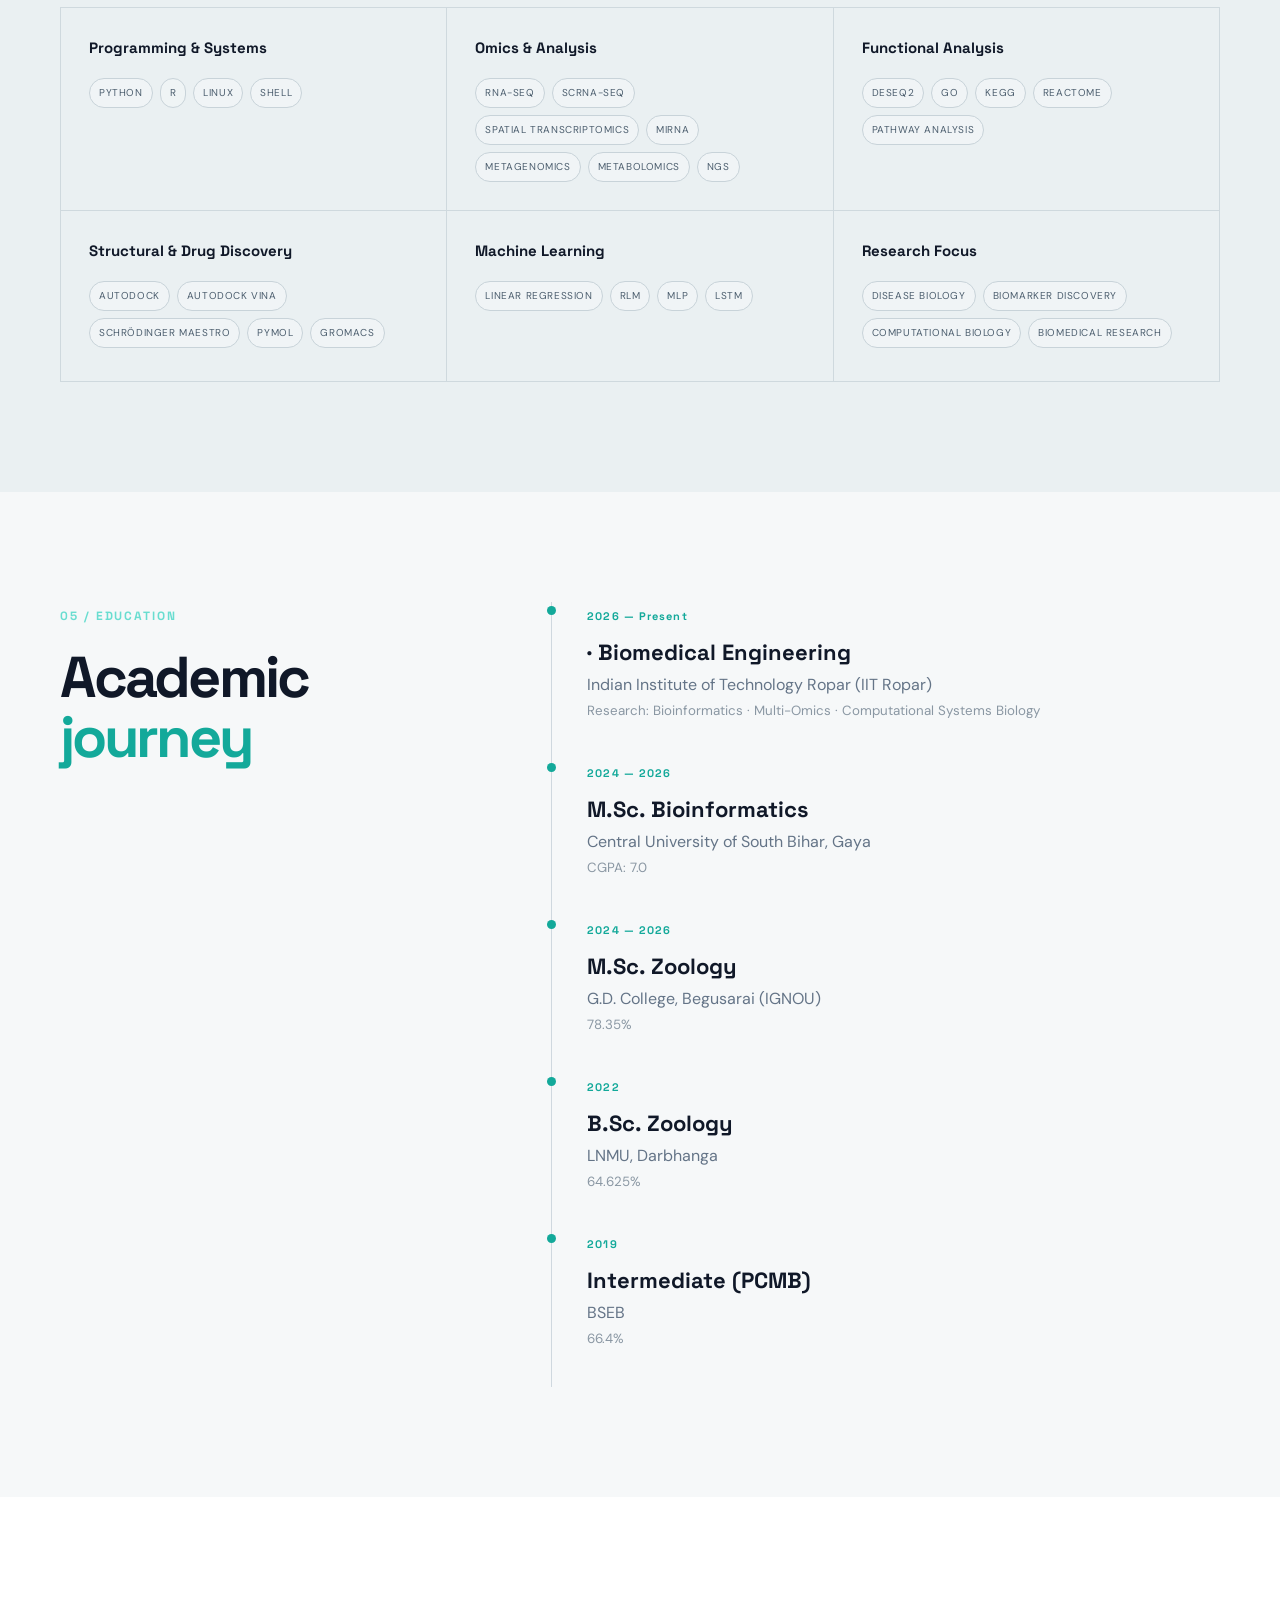
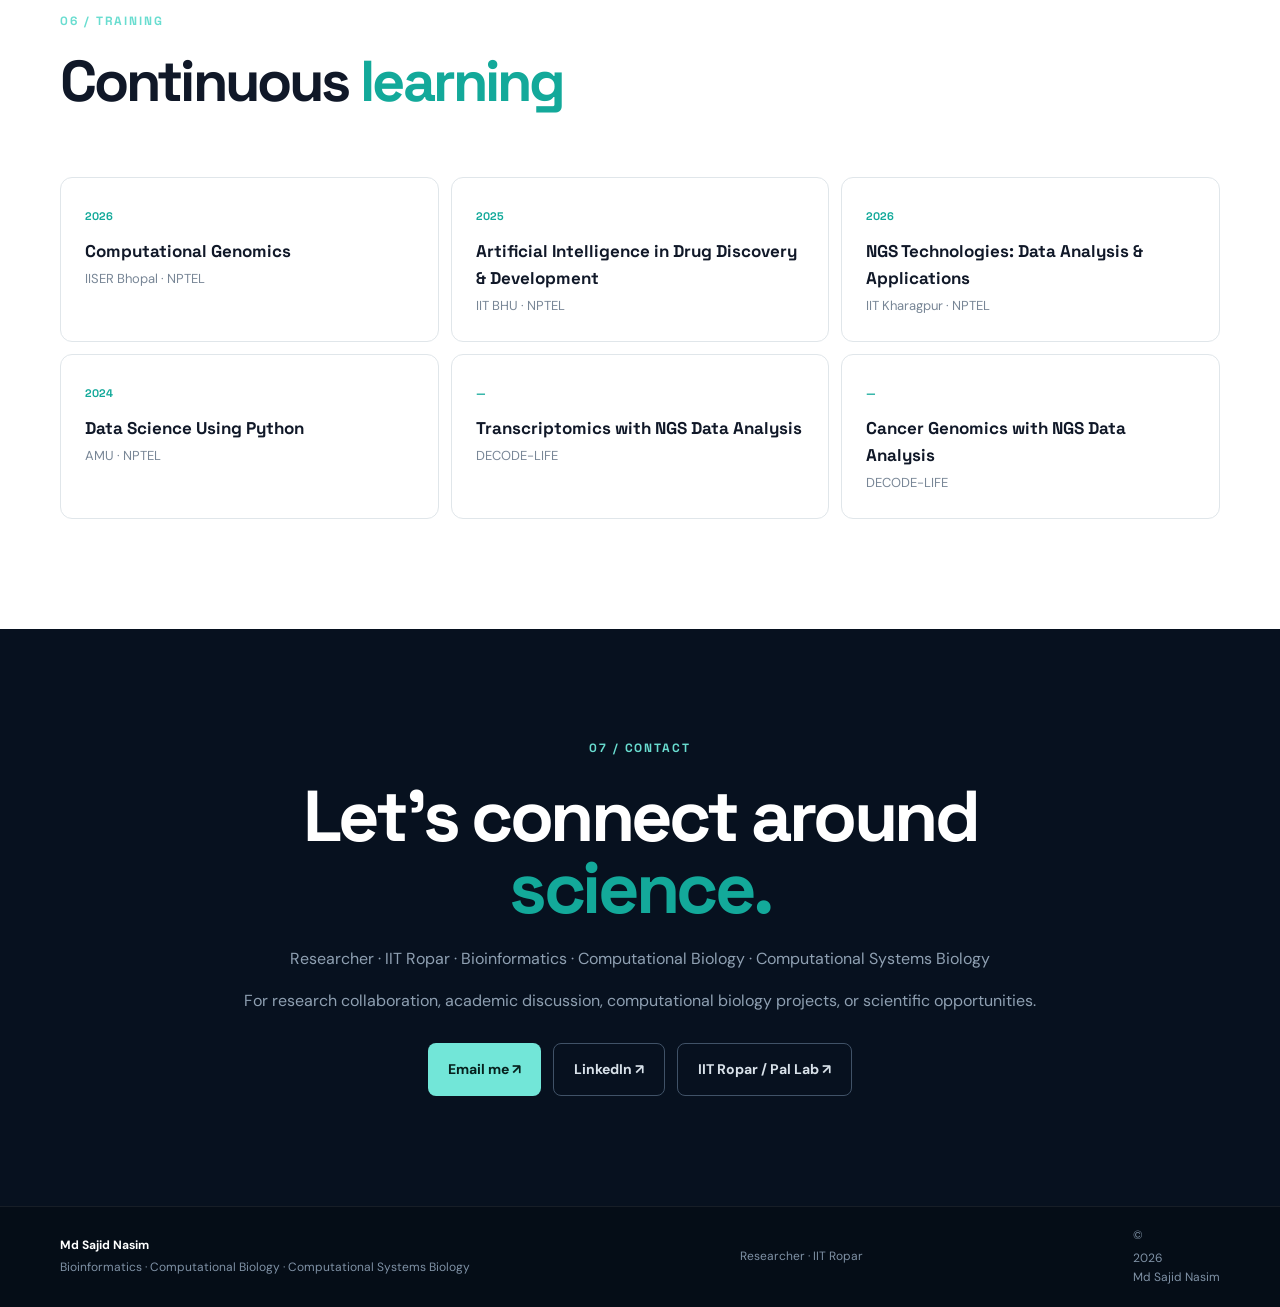
==== commit fb6592db: "index.html" ====
--- a/index.html
+++ b/index.html
@@ -3,15 +3,15 @@
 <head>
   <meta charset="UTF-8">
   <meta name="viewport" content="width=device-width, initial-scale=1.0">
-  <meta name="description" content="Md Sajid Nasim — Project Scientist and PhD Scholar at IIT Ropar, working in bioinformatics, computational biology, computational systems biology, multi-omics, genomics, transcriptomics, metagenomics, metabolomics, machine learning and structural bioinformatics.">
+  <meta name="description" content="Md Sajid Nasim — Researcher and   at IIT Ropar, working in bioinformatics, computational biology, computational systems biology, multi-omics, genomics, transcriptomics, metagenomics, metabolomics, machine learning and structural bioinformatics.">
   <meta name="theme-color" content="#07111f">
-  <title>Md Sajid Nasim | Project Scientist & PhD Scholar | Bioinformatics</title>
+  <title>Md Sajid Nasim | Researcher &   | Bioinformatics</title>
   <link rel="preconnect" href="https://fonts.googleapis.com">
   <link rel="preconnect" href="https://fonts.gstatic.com" crossorigin>
   <link href="https://fonts.googleapis.com/css2?family=DM+Sans:wght@400;500;600;700&family=Space+Grotesk:wght@400;500;600;700&display=swap" rel="stylesheet">
   <meta name="author" content="Md Sajid Nasim">
   <meta property="og:type" content="website">
-  <meta property="og:title" content="Md Sajid Nasim | Project Scientist & PhD Scholar">
+  <meta property="og:title" content="Md Sajid Nasim | Researcher &  ">
   <meta property="og:description" content="Bioinformatics, Computational Biology, Computational Systems Biology, Multi-Omics, Metagenomics, Metabolomics and Biomedical Research.">
   <meta property="og:site_name" content="Md Sajid Nasim">
   <meta name="twitter:card" content="summary">
@@ -20,7 +20,7 @@
     "@context":"https://schema.org",
     "@type":"Person",
     "name":"Md Sajid Nasim",
-    "jobTitle":"Project Scientist and PhD Scholar",
+    "jobTitle":"Researcher and  ",
     "email":"mailto:msnasim2001@gmail.com",
     "sameAs":[
       "https://www.linkedin.com/in/md-sajid-nasim-1a0775311/",
@@ -60,17 +60,17 @@
     <section class="hero section">
       <div class="container hero-grid">
         <div class="hero-copy reveal">
-          <div class="eyebrow"><span class="pulse"></span> Project Scientist · PhD Scholar · IIT Ropar · Computational Systems Biology</div>
+          <div class="eyebrow"><span class="pulse"></span> Researcher ·   · IIT Ropar · Computational Systems Biology</div>
           <h1>Decoding complex biology through <span>data, computation & discovery.</span></h1>
           <p class="hero-text">
-            I am <strong>Md Sajid Nasim</strong>, a <strong>Project Scientist and PhD Scholar at IIT Ropar</strong>, working at the interface of
+            I am <strong>Md Sajid Nasim</strong>, a <strong>Researcher and   at IIT Ropar</strong>, working at the interface of
             multi-omics, genomics, transcriptomics, metagenomics, metabolomics, computational systems biology, machine learning and structural bioinformatics.
           </p>
           <div class="hero-actions">
             <a class="btn primary" href="#projects">Explore my research <span>↗</span></a>
           </div>
           <div class="hero-meta">
-            <span>Project Scientist & PhD Scholar</span>
+            <span>Researcher &  </span>
             <span>•</span>
             <span>IIT Ropar</span>
             <span>•</span>
@@ -93,7 +93,7 @@
               <div class="photo-fallback">SN</div>
             </div>
             <h2>Md Sajid Nasim</h2>
-            <p>Project Scientist · PhD Scholar · IIT Ropar · Computational Systems Biology</p>
+            <p>Researcher ·   · IIT Ropar · Computational Systems Biology</p>
             <div class="mini-grid">
               <div><strong>Multi-omics</strong><span>Integration</span></div>
               <div><strong>RNA-seq</strong><span>Transcriptomics</span></div>
@@ -121,7 +121,7 @@
         </div>
         <div class="about-copy reveal">
           <p class="lead">
-            I am <strong>Md Sajid Nasim</strong>, a <strong>Project Scientist and PhD Scholar at IIT Ropar</strong>, working at the interface of <strong>multi-omics, genomics, transcriptomics, metagenomics, metabolomics, computational systems biology, machine learning and structural bioinformatics</strong>.
+            I am <strong>Md Sajid Nasim</strong>, a <strong>Researcher and   at IIT Ropar</strong>, working at the interface of <strong>multi-omics, genomics, transcriptomics, metagenomics, metabolomics, computational systems biology, machine learning and structural bioinformatics</strong>.
           </p>
           <p>
             My background spans Bioinformatics and Zoology, with practical experience in high-throughput sequencing, multi-omics analysis, molecular docking and machine-learning approaches for biological data. My research interests include <strong>metagenomics, metabolomics, genomics, transcriptomics, bulk RNA-seq, single-cell RNA-seq, spatial transcriptomics, miRNA analysis and computational systems biology</strong>, with emphasis on functional, pathway and network-level interpretation.
@@ -225,7 +225,7 @@
       <div class="container two-col">
         <div class="section-intro reveal"><span class="section-number">05 / EDUCATION</span><h2>Academic <em>journey</em></h2></div>
         <div class="timeline reveal">
-          <div class="timeline-item"><span>2026 — Present</span><h3>PhD Scholar · Biomedical Engineering</h3><p>Indian Institute of Technology Ropar (IIT Ropar)</p><small>Research: Bioinformatics · Multi-Omics · Computational Systems Biology</small></div>
+          <div class="timeline-item"><span>2026 — Present</span><h3>  · Biomedical Engineering</h3><p>Indian Institute of Technology Ropar (IIT Ropar)</p><small>Research: Bioinformatics · Multi-Omics · Computational Systems Biology</small></div>
           <div class="timeline-item"><span>2024 — 2026</span><h3>M.Sc. Bioinformatics</h3><p>Central University of South Bihar, Gaya</p><small>CGPA: 7.0</small></div>
           <div class="timeline-item"><span>2024 — 2026</span><h3>M.Sc. Zoology</h3><p>G.D. College, Begusarai (IGNOU)</p><small>78.35%</small></div>
           <div class="timeline-item"><span>2022</span><h3>B.Sc. Zoology</h3><p>LNMU, Darbhanga</p><small>64.625%</small></div>
@@ -252,7 +252,7 @@
       <div class="container contact-inner reveal">
         <span class="section-number">07 / CONTACT</span>
         <h2>Let's connect around <em>science.</em></h2>
-        <p>Project Scientist & PhD Scholar · IIT Ropar · Bioinformatics · Computational Biology · Computational Systems Biology</p><p>For research collaboration, academic discussion, computational biology projects, or scientific opportunities.</p>
+        <p>Researcher · IIT Ropar · Bioinformatics · Computational Biology · Computational Systems Biology</p><p>For research collaboration, academic discussion, computational biology projects, or scientific opportunities.</p>
         <div class="contact-actions">
           <a class="btn primary" href="mailto:msnasim2001@gmail.com">Email me ↗</a>
           <a class="btn outline-light" href="https://www.linkedin.com/in/md-sajid-nasim-1a0775311/" target="_blank" rel="noopener">LinkedIn ↗</a>
@@ -265,7 +265,7 @@
   <footer>
     <div class="container footer-inner">
       <div><strong>Md Sajid Nasim</strong><span>Bioinformatics · Computational Biology · Computational Systems Biology</span></div>
-      <div>Project Scientist & PhD Scholar · IIT Ropar</div><div>© <span id="year"></span> Md Sajid Nasim</div>
+      <div>Researcher · IIT Ropar</div><div>© <span id="year"></span> Md Sajid Nasim</div>
     </div>
   </footer>
 
